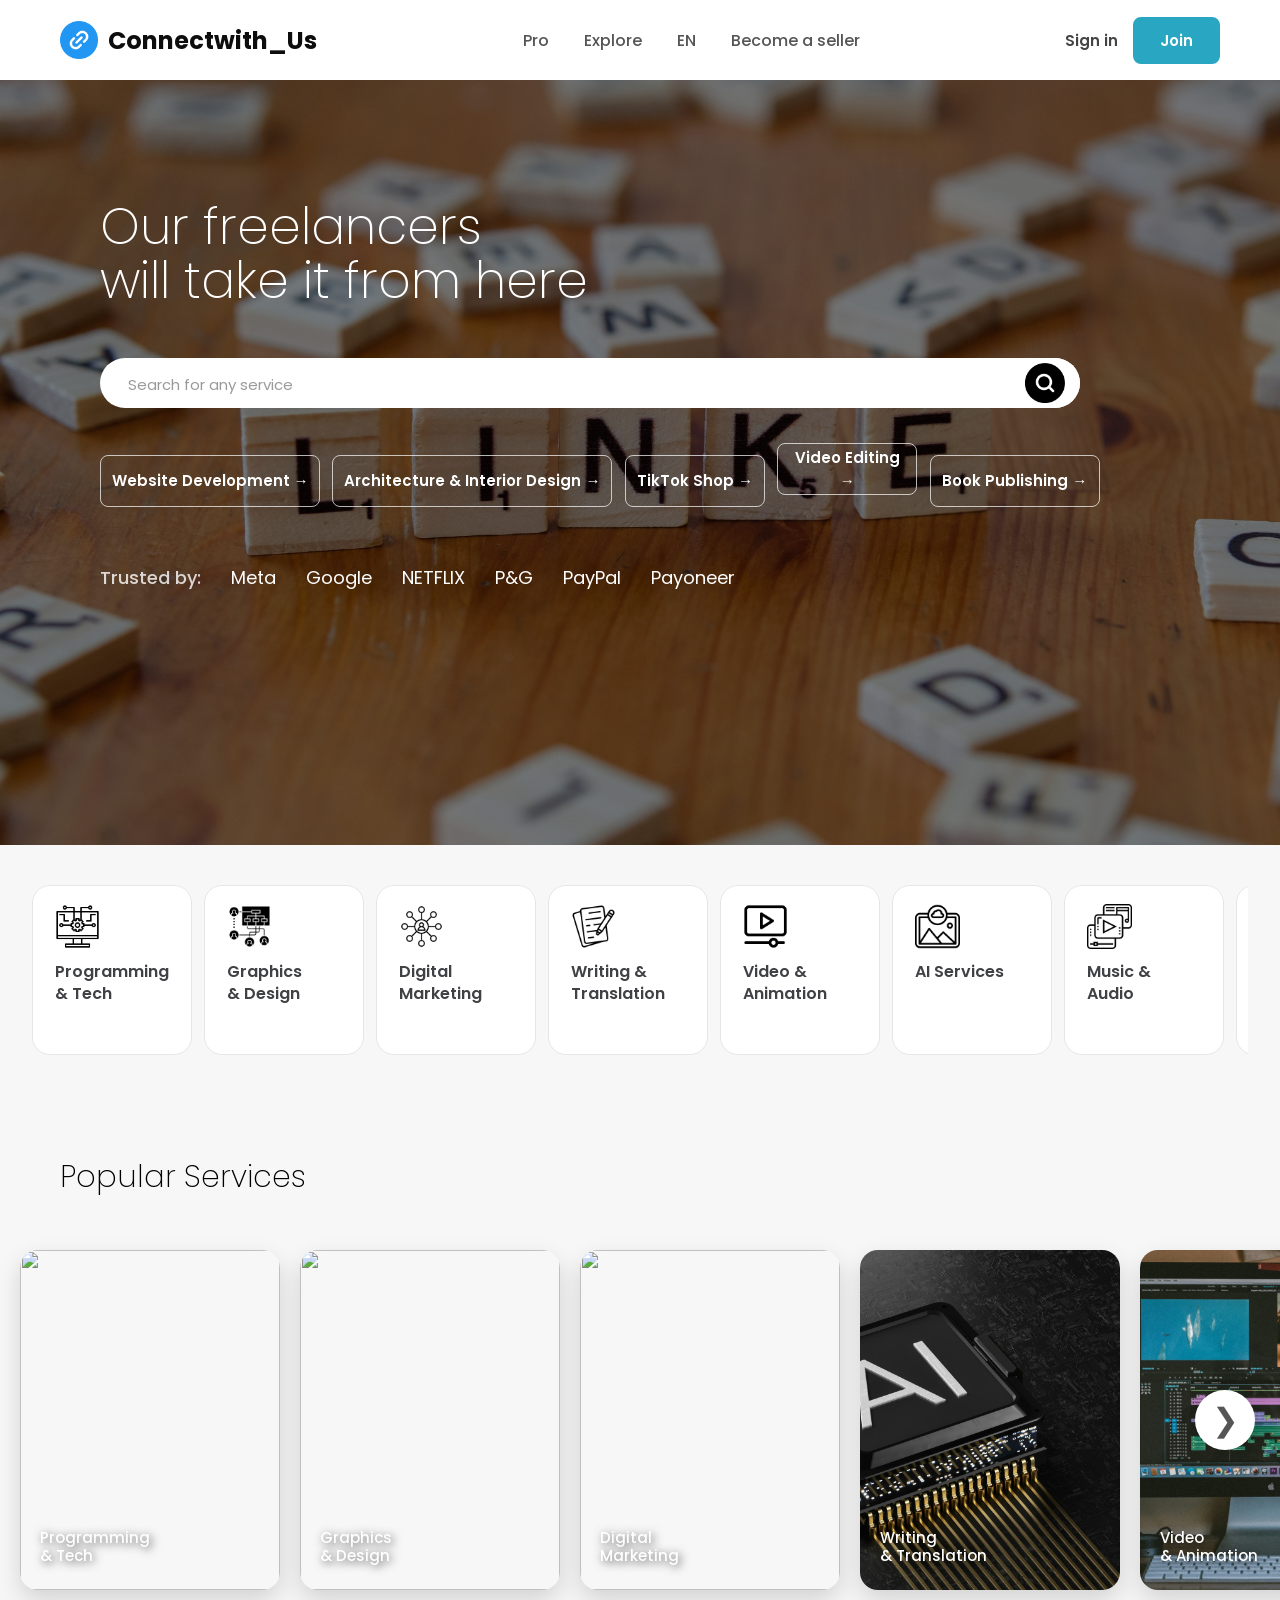
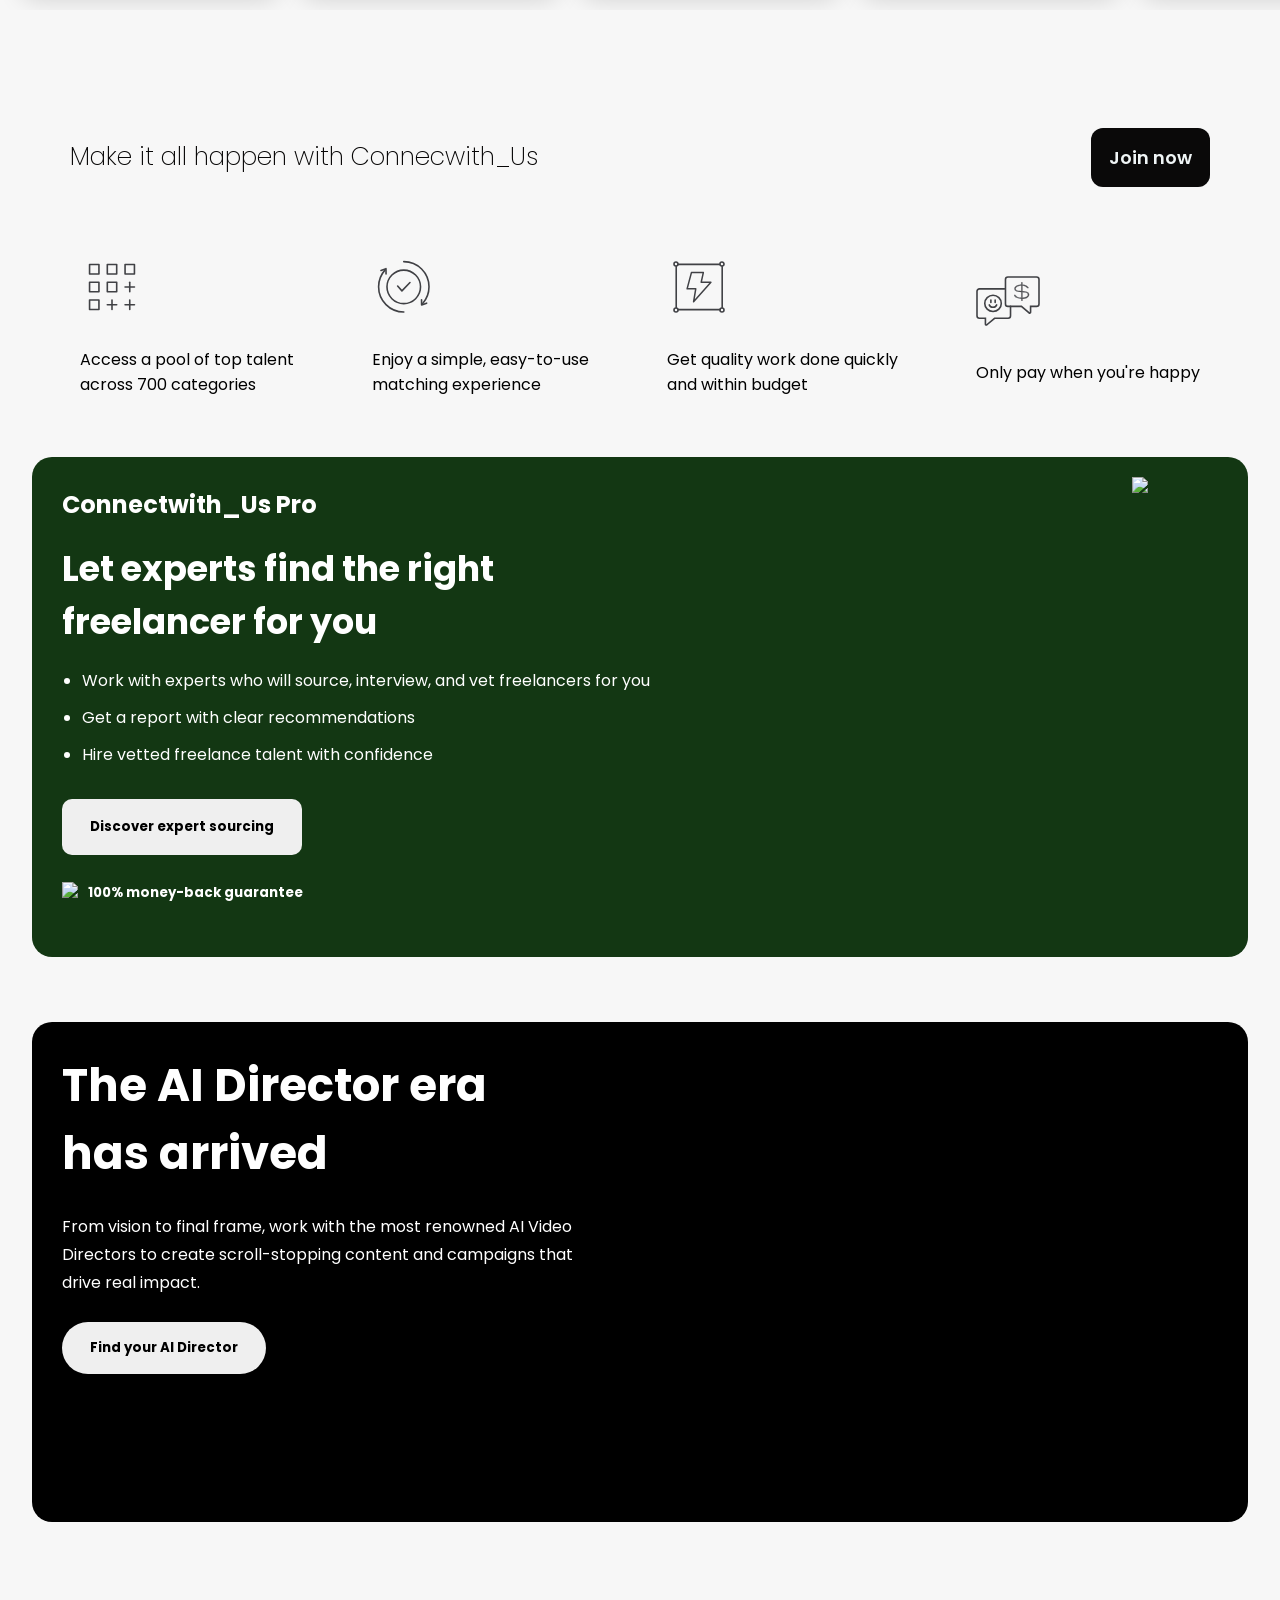
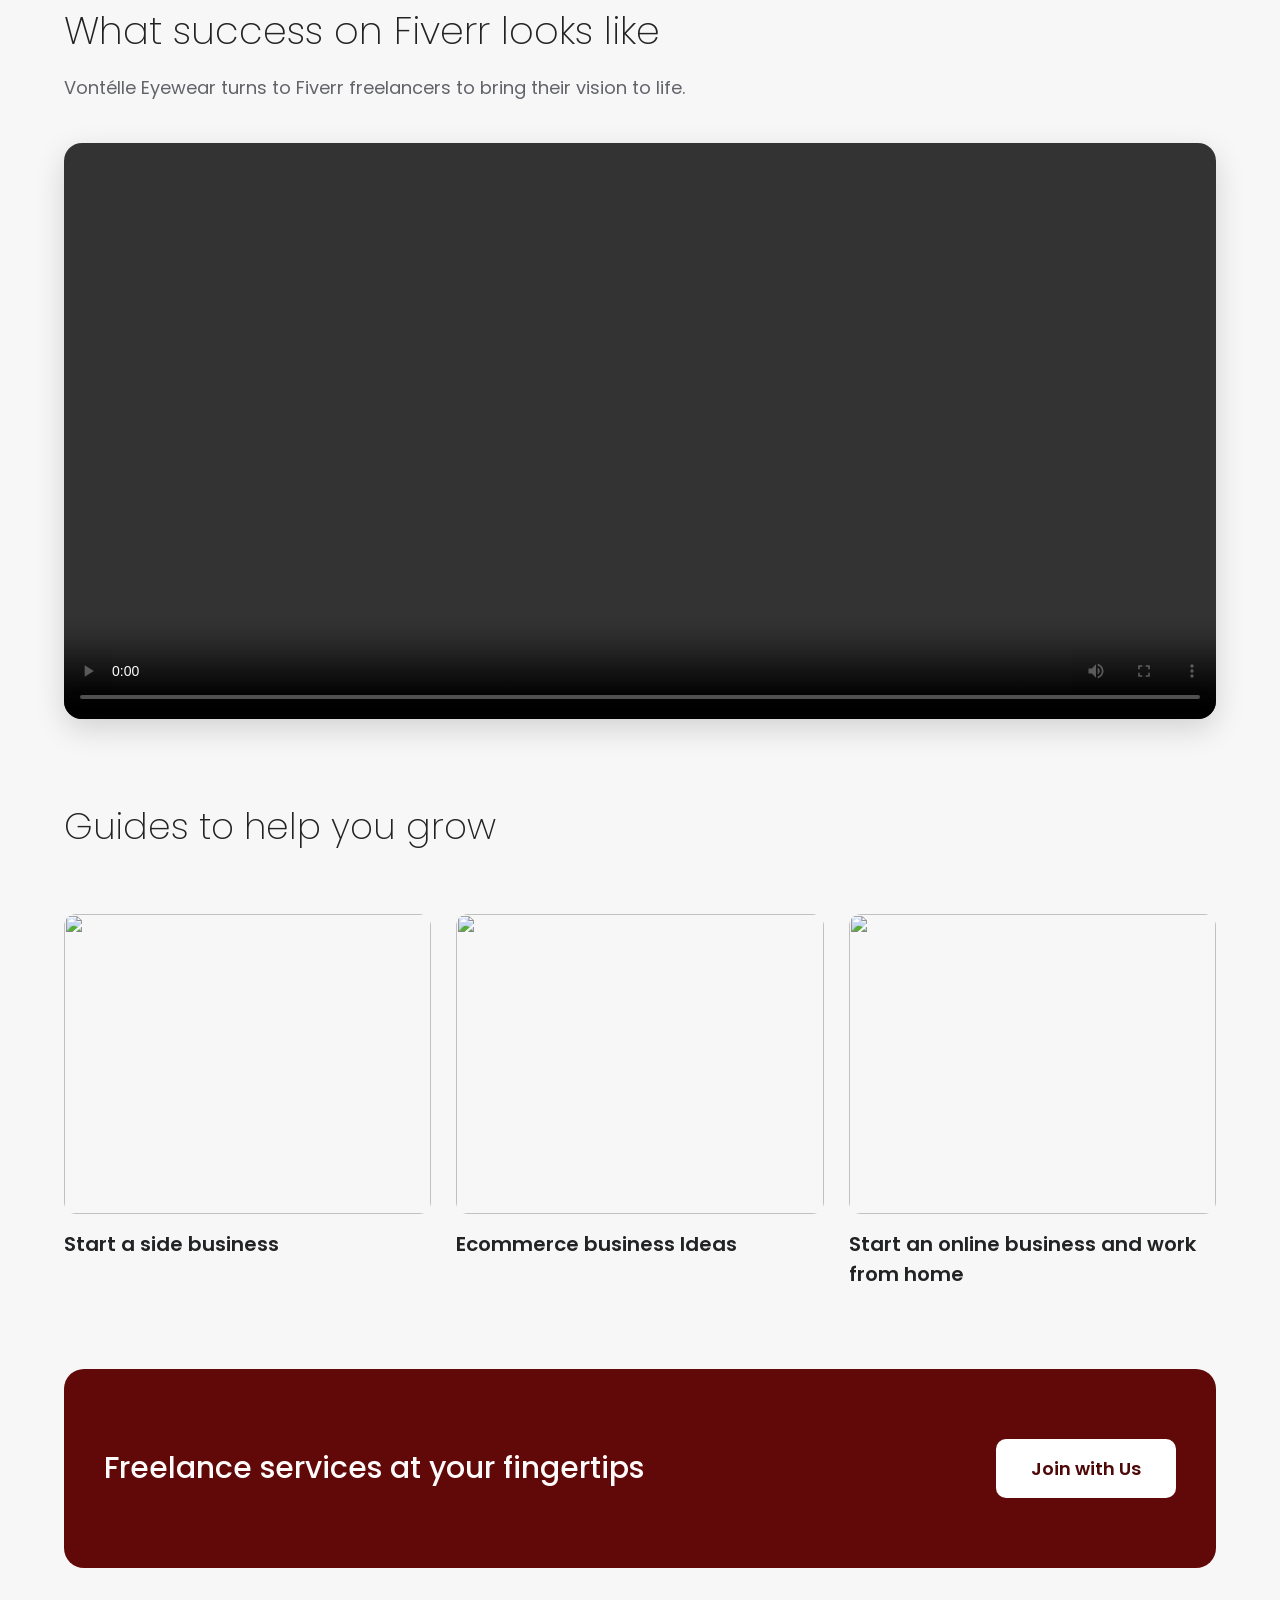
==== index.html @ f4d5f51d "Add files via upload" ====
<!DOCTYPE html>
<html lang="en">
<head>
    <meta charset="UTF-8">
    <meta name="viewport" content="width=device-width, initial-scale=1.0">
    <title>ConnectWith_Us</title>
    <link rel="stylesheet" href="index.css">
</head>
<body>
<!--Main-container-->
    <div class="big-container">
        <!--Header section-->
        <div class="header-section">
            <div class="icon-area">
                <img src="usimages.png/link.png" height="30">
                <span>Connectwith_Us</span>
            </div>
            <div class="menu-area">
                <ul>
                    <li class="pro">Pro</li>
                    <li class="explore">Explore</li>
                    <li class="en">EN</li>
                    <li class="seller">Become a seller</li>
                </ul>
            </div>
            <div class="sign-join">
                <button class="sign-area">Sign in</button>
                <button class="join-area">Join</button>
            </div>
        </div>

        <!--content seen by people-->
        <div class="content-section">
            <h2 class="our-heading">Our freelancers<br>will take it from here</h2>
            <div class="search-bar">
              <input type="text" placeholder="Search for any service">
             <span>
                <img src="usimages.png/search (1).png" height="40">
             </span>
            </div>
            <button class="web">Website Development →</button>
            <button class="design">Architecture & Interior Design →</button>
            <button class="tiktok">TikTok Shop →</button>
            <button class="video">Video Editing →</button>
            <button class="book">Book Publishing →</button>
            <div class="trustby">
               <span>Trusted by:</span>
               <span>Meta</span>
               <span>Google</span>
               <span>NETFLIX</span>
               <span>P&G</span>
               <span>PayPal</span>
               <span>Payoneer</span>
            </div>
        </div>

        <!--Grid container-->
       <div class="grid-container">
         <div class="card1">
          <img src="usimages.png/software-development.png" height="30">
          <p class="program">Programming & Tech</p>
         </div>
         <div class="card2">
          <img src="usimages.png/organization.png" height="30">
          <p class="design">Graphics<br> & Design</p>
         </div>
         <div class="card3">
          <img src="usimages.png/social-marketing.png" height="30">
          <p class="digital">Digital Marketing</p>
         </div>
         <div class="card4">
           <img src="usimages.png/copy-writing.png" height="30">
           <p class="writing">Writing & Translation</p>
         </div>
         <div class="card5">
            <img src="usimages.png/video.png" height="30">
            <p class="video">Video & Animation</p>
         </div>
         <div class="card6">
           <img src="usimages.png/cloud.png" height="30">
           <p class="ai">AI Services</p>
         </div>
         <div class="card7">
            <img src="usimages.png/multimedia.png" height="30">
            <p class="music">Music & Audio</p>
         </div>
         <div class="card8">
            <img src="usimages.png/cooperation.png" height="30">
            <p class="business">Business</p>
         </div>
         <div class="card9">
            <img src="usimages.png/consultation.png" height="30">
            <p class="consult">Consulting</p>
         </div>

        </div>

        <!--Popular services-->
        <div class="popular-services">
            <h2 class="service-area">Popular Services</h2>
            <div class="sliders">
                <div class="cards">
                    <div class="card11">
                    <img src="usimages.jpg/ben-kolde-bs2Ba7t69mM-unsplash.jpg">
                    <p class="program1">Programming <br>& Tech</p>
                    </div>
                    <div class="card22">
                    <img src="usimages.jpg/fotis-fotopoulos-6sAl6aQ4OWI-unsplash.jpg">
                    <p class="design1">Graphics<br> & Design</p>
                    </div>
                    <div class="card33">
                    <img src="usimages.jpg/growtika-yGQmjh2uOTg-unsplash.jpg" >
                    <p class="digital1">Digital <br>Marketing</p>
                    </div>
                    <div class="card44">
                    <img src="usimages.jpg/igor-omilaev-IsYT5rUuVcs-unsplash.jpg" >
                    <p class="writing1">Writing <br>& Translation</p>
                    </div>
                    <div class="card55">
                    <img src="usimages.jpg/jakob-owens-l82NzBSYbj0-unsplash.jpg" >
                    <p class="video1">Video <br>& Animation</p>
                    </div>
                    <div class="card66">
                    <img src="usimages.jpg/jaredd-craig-HH4WBGNyltc-unsplash.jpg">
                    <p class="ai1">AI Services</p>
                    </div>
                    <div class="card77">
                    <img src="usimages.jpg/jonathan-borba-UisC7KLAWjs-unsplash.jpg" >
                    <p class="music1">Music <br>& Audio</p>
                    </div>
                    <div class="card88">
                    <img src="usimages.jpg/pexels-ivan-s-7621358.jpg" >
                    <p class="business1">Business</p>
                    </div>
                    <div class="card99">
                    <img src="usimages.jpg/salah-darwish-TE40O_a3pWM-unsplash.jpg" >
                    <p class="consult1">Consulting</p>
                    </div>
                </div>
                <button class="nxt-btn">&#10095;</button>
            </div>
        </div>
       <!--Make it all happen with connectwith_us-->
       <div class="make-it">
           <h3>Make it all happen with Connecwith_Us</h3>
           <div class="join-now">
               <button>Join now</button>
           </div>
       </div>
       <!--Top talent | Easy to use | work done | pay happy-->
       <div class="temp">
        <div class="top">
            <img src="usimages.svg/image.svg">
            <p>Access a pool of top talent <br>across 700 categories</p>
        </div>
        <div class="easy-use">
            <img src="usimages.svg/image (1).svg">
            <p>Enjoy a simple, easy-to-use<br> matching experience</p>
        </div>
        <div class="work-done">
            <img src="usimages.svg/image (2).svg">
            <p>Get quality work done quickly <br>and within budget</p>
        </div>
        <div class="pay-happy">
            <img src="usimages.svg/happy.b67d619.svg">
            <p>Only pay when you're happy</p>
        </div>
       </div>

    <!--Two big containers-->
        <div class="two-boxes">
           <div class="experts">
               <h2>Connectwith_Us Pro</h2>
               <p>Let experts find the right<br> freelancer for you</p>
                <ul>
                 <li>Work with experts who will source, interview, and vet freelancers for you</li>
                 <li>Get a report with clear recommendations</li>
                 <li>Hire vetted freelance talent with confidence</li>
                </ul>
                <button class="expert-btn">Discover expert sourcing</button>
                <div class="h-img">
                <span>
                    <img src="https://fiverr-res.cloudinary.com/image/upload/f_auto,q_auto/v1/attachments/generic_asset/asset/4011beb62973828e895fe8162424792d-1772630878104/money-back-guarantee-img.png" height="40" class="small-img">
                </span>
                <h5>100% money-back guarantee</h5>
                </div>
                <div class="expert-large">
                    <img src="https://fiverr-res.cloudinary.com/image/upload/f_auto,q_auto/v1/attachments/generic_asset/asset/ee86a5ada6f7ab1c626e48091d54ca39-1773098956162/pro-banner-section-freelancers.png" height="400" class="large-img">
                </div>
           </div>
           <div class="ai-directors">
            <h2>The AI Director era<br>has arrived</h2>
            <p>From vision to final frame, work with the most renowned AI Video<br> Directors to create scroll-stopping content and campaigns that<br> drive real impact.</p>
            <button class="ai-btn">Find your AI Director</button>
            <div class="ai-video">
                <video src="https://fiverr-res.cloudinary.com/video/upload/t_fiverr_hd_nl/v1/video-attachments/generic_asset/asset/14957b0be6378e1fd212193f81962000-1774365803723/all%20directors%20for%20gif%20fixed" autoplay muted loop,, height="450"></video>
            </div>
           </div>
         </div>
         <!--Looks section-->
         <div class="looks-section">
            <h3>What success on Fiverr looks like</h3>
            <p>Vontélle Eyewear turns to Fiverr freelancers to bring their vision to life.</p>
            <video src="https://fiverr-res.cloudinary.com/video/upload/t_fiverr_hd/v1/video-attachments/generic_asset/asset/4934b0c8f6441211d97f83585a7c9c00-1722433273322/Vontelle%20Cutdown-%20Breakthrough%20V5" controls ></video>
         </div>
         <!--Guides section-->
         <div class="guide-section">
            <h3>Guides to help you grow</h3>
            <div class="guide1">
               <img src="https://fiverr-res.cloudinary.com/q_auto,f_auto,w_600,dpr_1.0/v1/attachments/generic_asset/asset/0c7c1b07050e6ea2a0901861b48b6264-1658846941284/side%20hustle.jpeg">
               <p>Start a side business</p>
            </div>
            <div class="guide2">
                <img src="https://fiverr-res.cloudinary.com/q_auto,f_auto,w_600,dpr_1.0/v1/attachments/generic_asset/asset/687d698a96f4eef875648319685ffeed-1687027332007/1685561103924-12profitableecommercebusinessideasyoucanstarttoday.jpg">
                <p>Ecommerce business Ideas</p>
            </div>
            <div class="guide3">
                 <img src="https://fiverr-res.cloudinary.com/q_auto,f_auto,w_600,dpr_1.0/v1/attachments/generic_asset/asset/5907f56b0e099c84efe5f480840f43a2-1593446948907/home%20based%20online%20business-fiverr.jpg">
                 <p>Start an online business and work from home</p>
            </div>
         </div>
         <!--Fingertips-->
         <div class="finger-section">
            <h2>Freelance services at your fingertips</h2>
            <button>Join with Us</button>
         </div>
    </div>
    
</body>
</html>
---- index.css ----
@import url('https://fonts.googleapis.com/css2?family=Poppins:wght@300;400;500;600;700&display=swap');

*{
    margin:0;
    padding:0;
    box-sizing:border-box;
    font-family:'Poppins',sans-serif;
}

body{
    background:#f7f7f7;
}

/* Main Container */
.big-container{
    width:100%;
}

/* Header */
.header-section{
    width:100%;
    height:80px;
    background:#fff;
    display:flex;
    justify-content:space-between;
    align-items:center;
    padding:0 60px;
    box-shadow:none;
    position:sticky;
    top:0;
    z-index:1000;
}

/* Logo */
.icon-area{
    display:flex;
    align-items:center;
    gap:10px;
    cursor:pointer;
}

.icon-area img{
    width:38px;
    height:38px;
}

.icon-area span{
    font-size:24px;
    font-weight:700;
    color:#0d0d0d;
}

/* Menu */
.menu-area ul{
    display:flex;
    list-style:none;
    gap:35px;
}

.menu-area ul li{
    font-size:16px;
    font-weight:500;
    color:#555;
    cursor:pointer;
    transition:.3s;
    position:relative;
}

.menu-area ul li:hover{
    color:#29a6c2;
}

/* Underline Animation */
.menu-area ul li::after{
    content:"";
    position:absolute;
    left:0;
    bottom:-5px;
    width:0%;
    height:2px;
    background:#29a6c2;
    transition:.3s;
}

.menu-area ul li:hover::after{
    width:100%;
}

/* Buttons */
.sign-join{
    display:flex;
    gap:15px;
}

/* Sign In */
.sign-area{
    border:none;
    background:none;
    color:#444;
    font-size:15px;
    font-weight:600;
    cursor:pointer;
    transition:.3s;
}

.sign-area:hover{
    color:#29a6c2;
}

/* Join */
.join-area{
    padding:10px 25px;
    border:2px solid #29a6c2;
    background:#29a6c2;
    color:#fff;
    border-radius:8px;
    font-size:15px;
    font-weight:600;
    cursor:pointer;
    transition:.3s;
}

.join-area:hover{
    background:transparent;
    color:#29a6c2;
}

/* ==========================
   HERO CONTENT
========================== */

.content-section{
    width: 100%;
    height: 85vh;

    color: #fff;
    font-family: Arial, Helvetica, sans-serif;

    position: relative;
    overflow: hidden;

    background-image:
        linear-gradient(rgba(0,0,0,0.45), rgba(0,0,0,0.45)),
        url("usimages.jpg/pexels-markus-winkler-1430818-30885926.jpg");

    background-size: cover;
    background-position: center;
    background-repeat: no-repeat;
}

/* Heading */

.content-section h2{
    font-size: 50px;
    font-weight: 200;
    line-height: 1.08;
    letter-spacing: 0;
    margin: 120px 0 50px 100px;
}

.our-heading{
    
}

/* ==========================
   SEARCH BAR
========================== */

.search-bar{
    width: 80%;
    max-width: 980px;
    margin: 0 0 35px 100px;
    position: relative;
}

.search-bar input{
    width: 100%;
    height: 50px;
    padding: 0 90px 0 28px;

    border: none;
    outline: none;
    border-radius: 40px;

    background:white;
    color: #222;

    font-size: 20px;
}

.search-bar input::placeholder{
    color: #9a9a9a;
    font-size: 15px;
}

.search-bar span{
    position: absolute;
    top: 0;
    right: 0;

    width: 70px;
    height: 50px;

    display: flex;
    justify-content: center;
    align-items: center;

    background: #fff;
    border-radius: 0 40px 40px 0;

    cursor: pointer;
    transition: background 0.3s ease;
}

.search-bar span:hover{
    background: rgba(255,255,255,0.9);
}

/* ==========================
   CATEGORY BUTTONS
========================== */

.content-section button{
    height: 52px;
    padding: 0 10px;

    margin-right: 8px;
    margin-bottom: 12px;

    background: transparent;
    color: #fff;

    border: 1px solid rgba(255,255,255,.7);
    border-radius: 8px;

    font-size: 15px;
    font-weight: 600;

    cursor: pointer;
    transition: all 0.3s ease;
}

.content-section button:first-of-type{
    margin-left: 100px;
}


/* Button widths */

.web{
    width: 220px;
}

.design{
    width: 280px;
}

.tiktok{
    width: 140px;
}

.video{
    width: 140px;
}

.book{
    width: 170px;
}

.trustby{
    display: flex;
    align-items: center;
    gap: 30px;
    flex-wrap: wrap;

    margin: 45px 0 0 100px;

    font-size: 18px;
    color: #fff;
}

.trustby span:first-child{
    color: rgba(255,255,255,0.8);
    font-weight: 500;
}

.trustby span:not(:first-child){
    font-size: 18px;
    font-weight: 400;
}


/* Grid Container */
.grid-container{
    width:95%;
    margin:40px auto;

    display:flex;
    justify-content:space-between;
    align-items:center;
    gap:12px;

    overflow-x:auto;
    scrollbar-width:none;
}

.grid-container::-webkit-scrollbar{
    display:none;
}

/* Cards */
.grid-container > div{
    min-width:160px;
    height:170px;

    background:#fff;
    border:1px solid #e6e6e6;
    border-radius:18px;

    display:flex;
    flex-direction:column;
    justify-content:flex-start;
    align-items:flex-start;

    padding:18px 22px;

    cursor:pointer;
    transition:.3s;
}

/* Icon */
.grid-container img{
    width:45px;
    height:45px;
    object-fit:contain;
    margin-bottom:12px;
}

/* Text */
.grid-container p{
    font-size:16px;
    font-weight:600;
    color:#404145;
    line-height:1.4;
}

/* Individual Cards */
.card1,
.card2,
.card3,
.card4,
.card5,
.card6,
.card7,
.card8,
.card9{
    position:relative;
    overflow:hidden;
    background:#fff;
    border-radius:20px;
    cursor:pointer;
    transition:transform .3s ease;
}

/* Shine Effect */
.card1::before,
.card2::before,
.card3::before,
.card4::before,
.card5::before,
.card6::before,
.card7::before,
.card8::before,
.card9::before{
    content:"";
    position:absolute;
    top:0;
    left:-120%;
    width:70%;
    height:100%;
    background:linear-gradient(
        90deg,
        transparent,
        rgba(255,255,255,0.6),
        transparent
    );
    transform:skewX(-25deg);
    transition:.6s;
}

/* Hover Shine */
.card1:hover::before,
.card2:hover::before,
.card3:hover::before,
.card4:hover::before,
.card5:hover::before,
.card6:hover::before,
.card7:hover::before,
.card8:hover::before,
.card9:hover::before{
    left:150%;
}

/* Hover Background */
.card1:hover,
.card2:hover,
.card3:hover,
.card4:hover,
.card5:hover,
.card6:hover,
.card7:hover,
.card8:hover,
.card9:hover{
    background:linear-gradient(135deg,#5cc6e0 0%,#eefbf5 100%);
}

/* Popular Services */
.popular-services{
    width:100%;
    padding:60px 0;
    background:#f7f7f7;
}

.service-area{
    font-size:30px;
    font-weight: 200;
    margin-bottom:30px;
    margin-left:60px;
}

/* Slider */
.sliders{
    position:relative;
    width:100%;
}

.cards{
    display:flex;
    gap:20px;
    overflow-x:auto;
    padding:20px;
    scroll-behavior:smooth;
}

.cards::-webkit-scrollbar{
    display:none;
}

/* All Cards */
.card11,
.card22,
.card33,
.card44,
.card55,
.card66,
.card77,
.card88,
.card99{
    width:260px;
    height:340px;
    border-radius:18px;
    overflow:hidden;
    position:relative;
    cursor:pointer;
    flex-shrink:0;
    transition:0.4s ease;
    box-shadow:0 10px 25px rgba(0,0,0,0.15);
}

/* Images */
.card11 img,
.card22 img,
.card33 img,
.card44 img,
.card55 img,
.card66 img,
.card77 img,
.card88 img,
.card99 img{
    width:100%;
    height:100%;
    object-fit:cover;
    display:block;
    transition:transform .5s ease;
    order: 2;
}

/* Hover Effect */
.card11:hover,
.card22:hover,
.card33:hover,
.card44:hover,
.card55:hover,
.card66:hover,
.card77:hover,
.card88:hover,
.card99:hover{
    box-shadow:0 18px 35px rgba(0,0,0,.3);
}

/* Text */
.program1,
.design1,
.digital1,
.writing1,
.video1,
.ai1,
.music1,
.business1,
.consult1{
    position:absolute;
    bottom:25px;
    left:20px;
    color:white;
    font-size:15px;
    font-weight:500;
    line-height:1.2;
    text-shadow:2px 2px 10px rgba(0,0,0,.7);
}



.card p{
    font-size:10px;
    font-weight:500;
    line-height:1.0;
    color:white;
     order: 1;
}

/* Right Arrow Button */
.nxt-btn{
    position:absolute;
    top:50%;
    right:25px;
    transform:translateY(-50%);

    width:60px;
    height:60px;

    border:none;
    border-radius:50%;
    background:#fff;

    font-size:32px;
    color:#555;
    cursor:pointer;

    display:flex;
    justify-content:center;
    align-items:center;

    box-shadow:0 6px 20px rgba(0,0,0,.15);

    transition:.3s;
}

.nxt-btn:hover{
    background:#f5f5f5;
    transform:translateY(-50%) scale(1.08);
}

.make-it{
    width: 100%;
    margin: 8px auto;
    border-radius: 20px;
    padding: 50px 70px;
    display: flex;
    justify-content: space-between;
    align-items: center;
}

.make-it h3{
    color: rgb(7, 6, 6);
    font-size: 25px;
    font-weight: 200;
    width: 60%;
    line-height: 1.3;
}

.join-now button{
    padding: 16px 18px;
    border: none;
    border-radius: 12px;
    background: rgb(10, 9, 9);
    color: #f0f5f6;
    font-size: 18px;
    font-weight: 600;
    cursor: pointer;
    transition: 0.3s;
}

.join-now button:hover{
    background-color:rgb(79, 74, 74);
}

.temp{
    display: flex;
    flex-wrap: wrap;
    justify-content: space-between;
    align-items: center;
    padding:10px 80px;
}

.top img,
.easy-use img,
.work-done img,
.pay-happy img
{
margin-bottom: 20px;
}

.two-boxes{
    width: 95%;
    margin: 50px auto;
    display: flex;
    flex-direction: column;   /* Changed from row to column */
    gap: 20px;
}

/* First Box */
.experts{
    width: 100%;
    max-width: 1500px;
    height: 500px;
    background: rgb(19,55,19);
    border-radius: 20px;
    color: white;
    position: relative;
    overflow: hidden;
    padding: 30px;
    margin-bottom: 20px;
}

.experts h2{
    margin-bottom: 20px;
}

.experts p{
    font-size: 35px;
    font-weight: bold;
    margin-bottom: 20px;
}

.experts ul{
    margin-left: 20px;
}

.experts li{
    margin-bottom: 12px;
}

.expert-btn{
    margin-top: 20px;
    padding: 18px 28px;
    border: none;
    border-radius: 10px;
    font-weight: bold;
    cursor: pointer;
    position: relative;
    z-index: 2;
}

.expert-btn:hover{
    background: rgb(214, 207, 207);
}

.h-img{
    display: flex;
    align-items: center;
    gap: 10px;
    margin-top: 25px;
    position: relative;
    z-index: 2;
}

.expert-large{
    position: absolute;
    right: 20px;
    top: 50px;
    transform: translate(-80px, -30px);
}

.large-img{
    display: block;
    pointer-events: none;
}

/* Second Box */

.ai-directors{
    width: 100%;
    max-width: 1500px;
    height: 500px;
    background:black;
    color: rgb(255, 255, 255);
    border-radius: 20px;
    position: relative;
    overflow: hidden;
    padding: 30px;
    margin-top: 25px;
}

.ai-directors h2{
    margin-bottom: 20px;
    font-size: 45px;
}

.ai-directors p{
    line-height: 28px;
    margin-bottom: 25px;
    margin-top: 25px;
}

.ai-directors button{
    padding: 16px 28px;
    border: none;
    border-radius: 35px;
    cursor: pointer;
    font-weight: bold;
}

.ai-btn:hover{
     background: rgb(214, 207, 207);
}

.ai-video{
    position: absolute;
    right: 0;
    top:10px;
}

.ai-video video{
    display: block;
    pointer-events: none;
}

/* Success Section */
.looks-section{
    width: 90%;
    margin: 80px auto;
}

.looks-section h3{
    font-size: 38px;
    font-weight: 200;
    color: #222325;
    margin-bottom: 15px;
}

.looks-section p{
    font-size: 18px;
    color: #62646a;
    margin-bottom: 40px;
    line-height: 1.6;
}

/* Video */
.looks-section video{
    width: 100%;
    max-width: 1500px;
    border-radius: 18px;
    display: block;
    margin: 0 auto;
    cursor: pointer;
    object-fit: cover;
    box-shadow: 0 10px 30px rgba(0,0,0,0.15);
}

.looks-section video:hover{
    box-shadow: 0 15px 40px rgba(0,0,0,0.25);
}

/* Guide Section */
.guide-section{
    width: 90%;
    margin: 80px auto;
    font-family: "Poppins", sans-serif;
}

.guide-section h3{
    font-size: 36px;
    font-weight: 200;
    color: #222325;
    margin-bottom: 35px;
}

/* Cards Container */
.guide-section{
    display: flex;
    flex-wrap: wrap;
    justify-content: space-between;
    gap: 25px;
}

/* Heading takes full width */
.guide-section h3{
    width: 100%;
}

/* Individual Cards */
.guide1,
.guide2,
.guide3{
    flex: 1;
    min-width: 280px;
    cursor: pointer;
}


/* Images */
.guide1 img,
.guide2 img,
.guide3 img{
    width: 100%;
    height: 300px;
    object-fit: cover;
    border-radius: 12px;
    display: block;
}

/* Text */
.guide1 p,
.guide2 p,
.guide3 p{
    margin-top: 15px;
    font-size: 20px;
    font-weight: 600;
    color: #222325;
    line-height: 1.5;
}

/* Finger Section */
.finger-section{
    width: 90%;
    max-width: 1400px;
    margin: 80px auto;
    padding: 70px 40px;
    background: linear-gradient(135deg, #610909, #610909);
    border-radius: 20px;

    display: flex;
    justify-content: space-between;
    align-items: center;
    flex-wrap: wrap;
    gap: 25px;
}

/* Heading */
.finger-section h2{
    font-family: "Poppins", sans-serif;
    font-size: 30px;
    font-weight: 500;
    color: #fffbfb;
    max-width: 650px;
    line-height: 1.4;
}

/* Button */
.finger-section button{
    padding: 16px 35px;
    font-size: 18px;
    font-weight: 600;
    font-family: "Poppins", sans-serif;

    background: #fff;
    color: #4e0808;

    border: none;
    border-radius: 10px;
    cursor: pointer;
}

/* Hover Effect */
.finger-section button:hover{
    background: #c1c1c2;
}
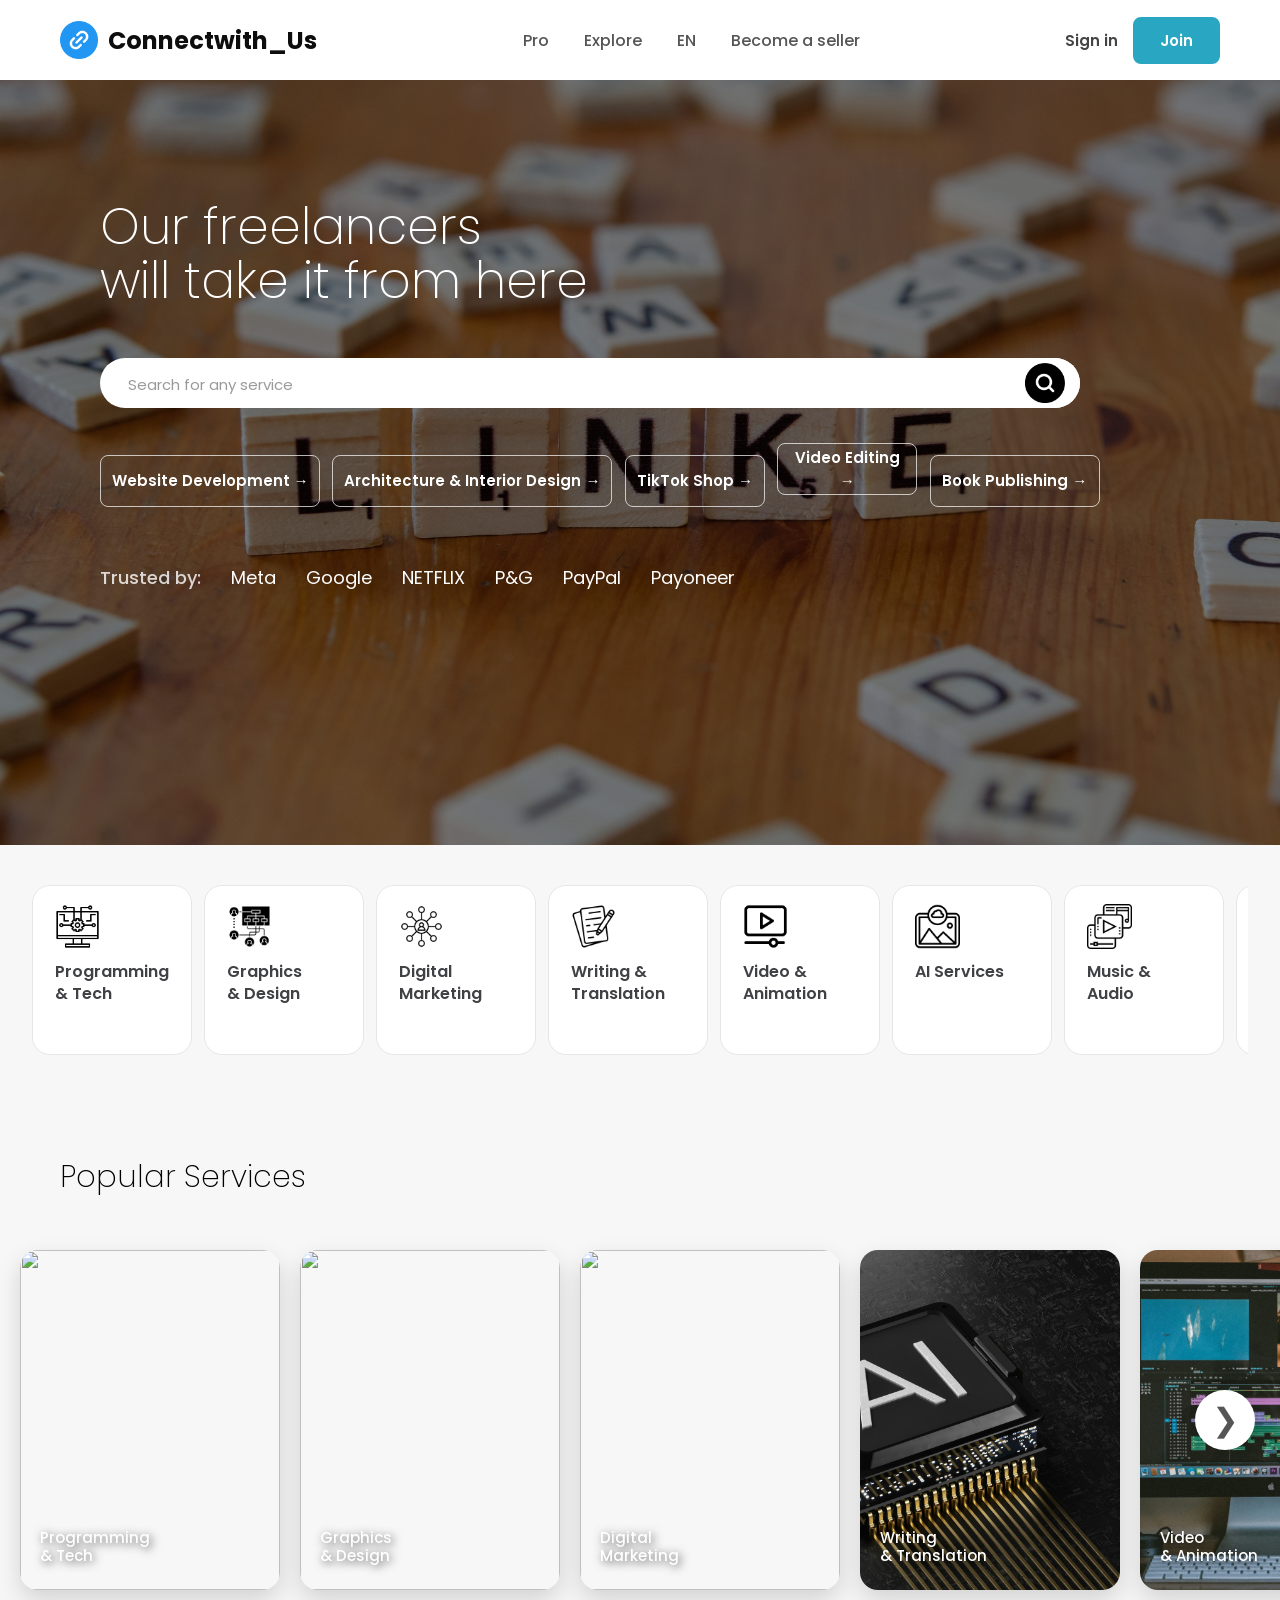
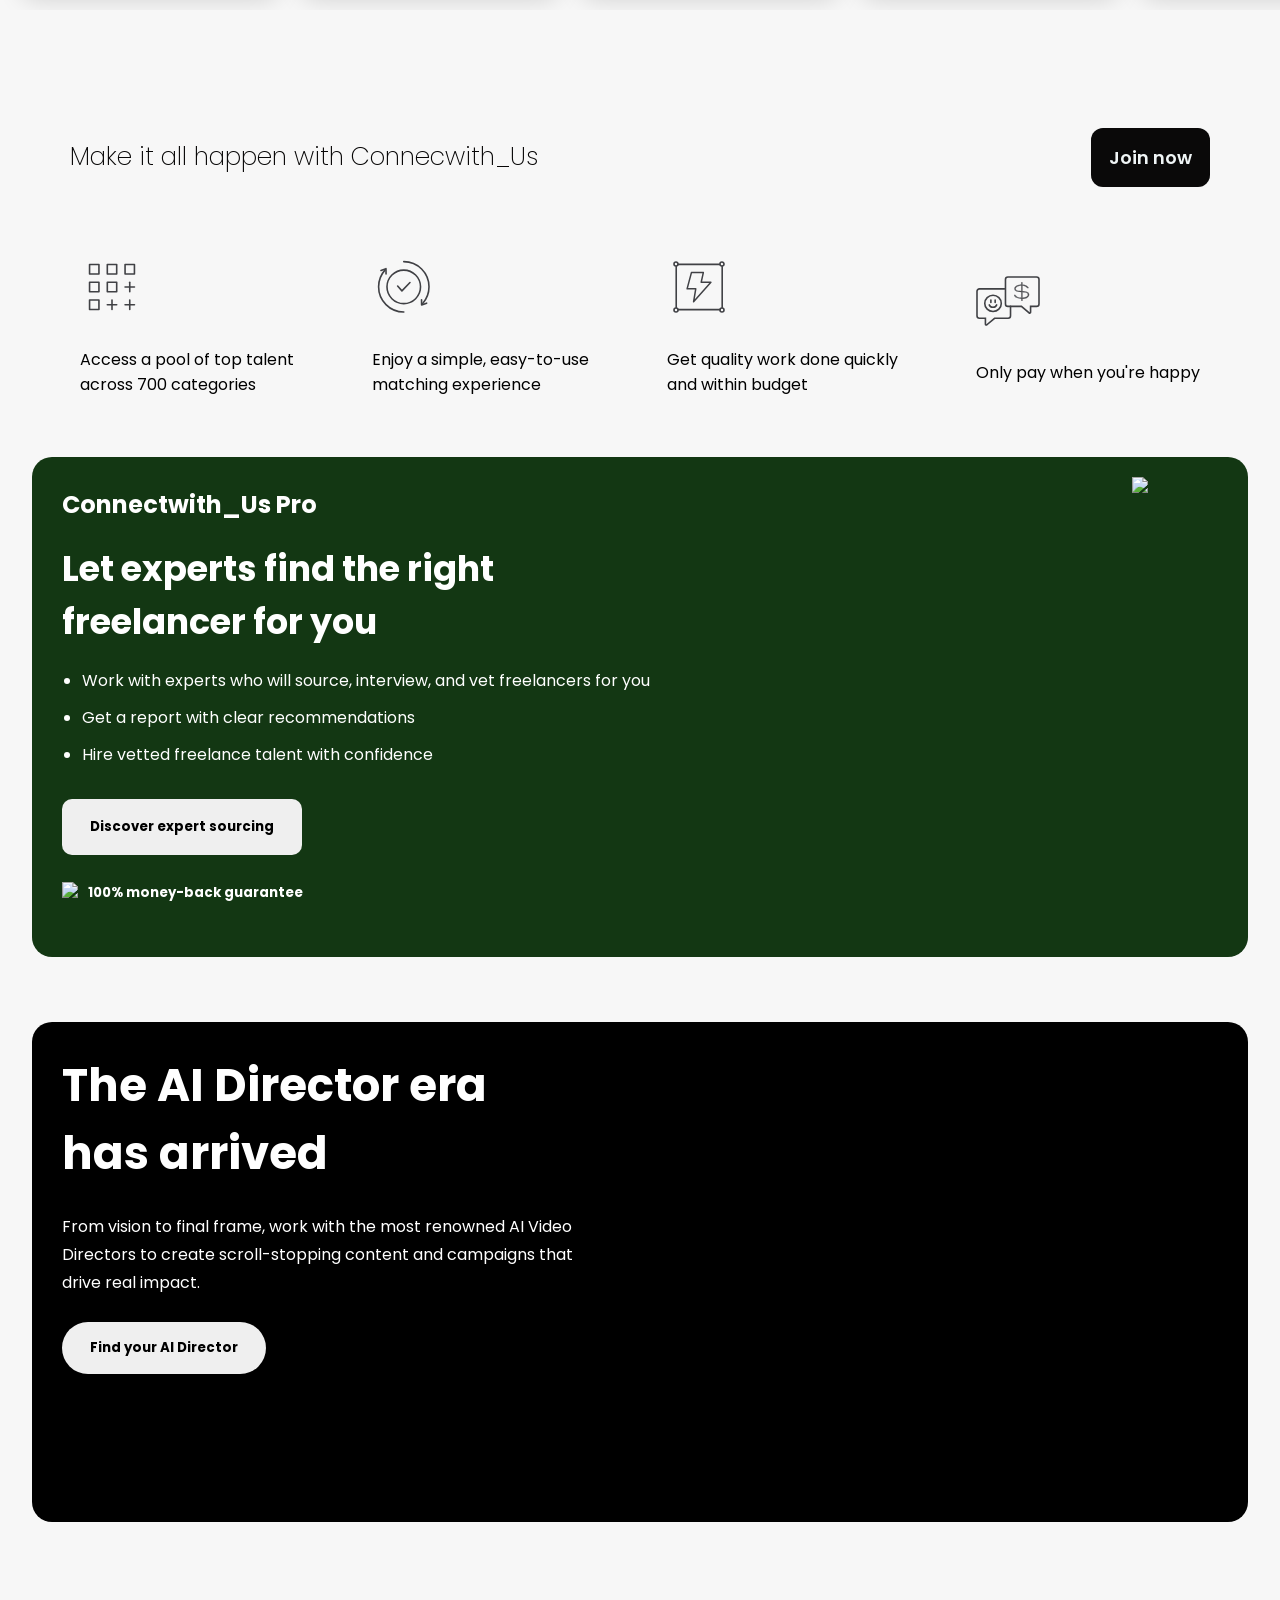
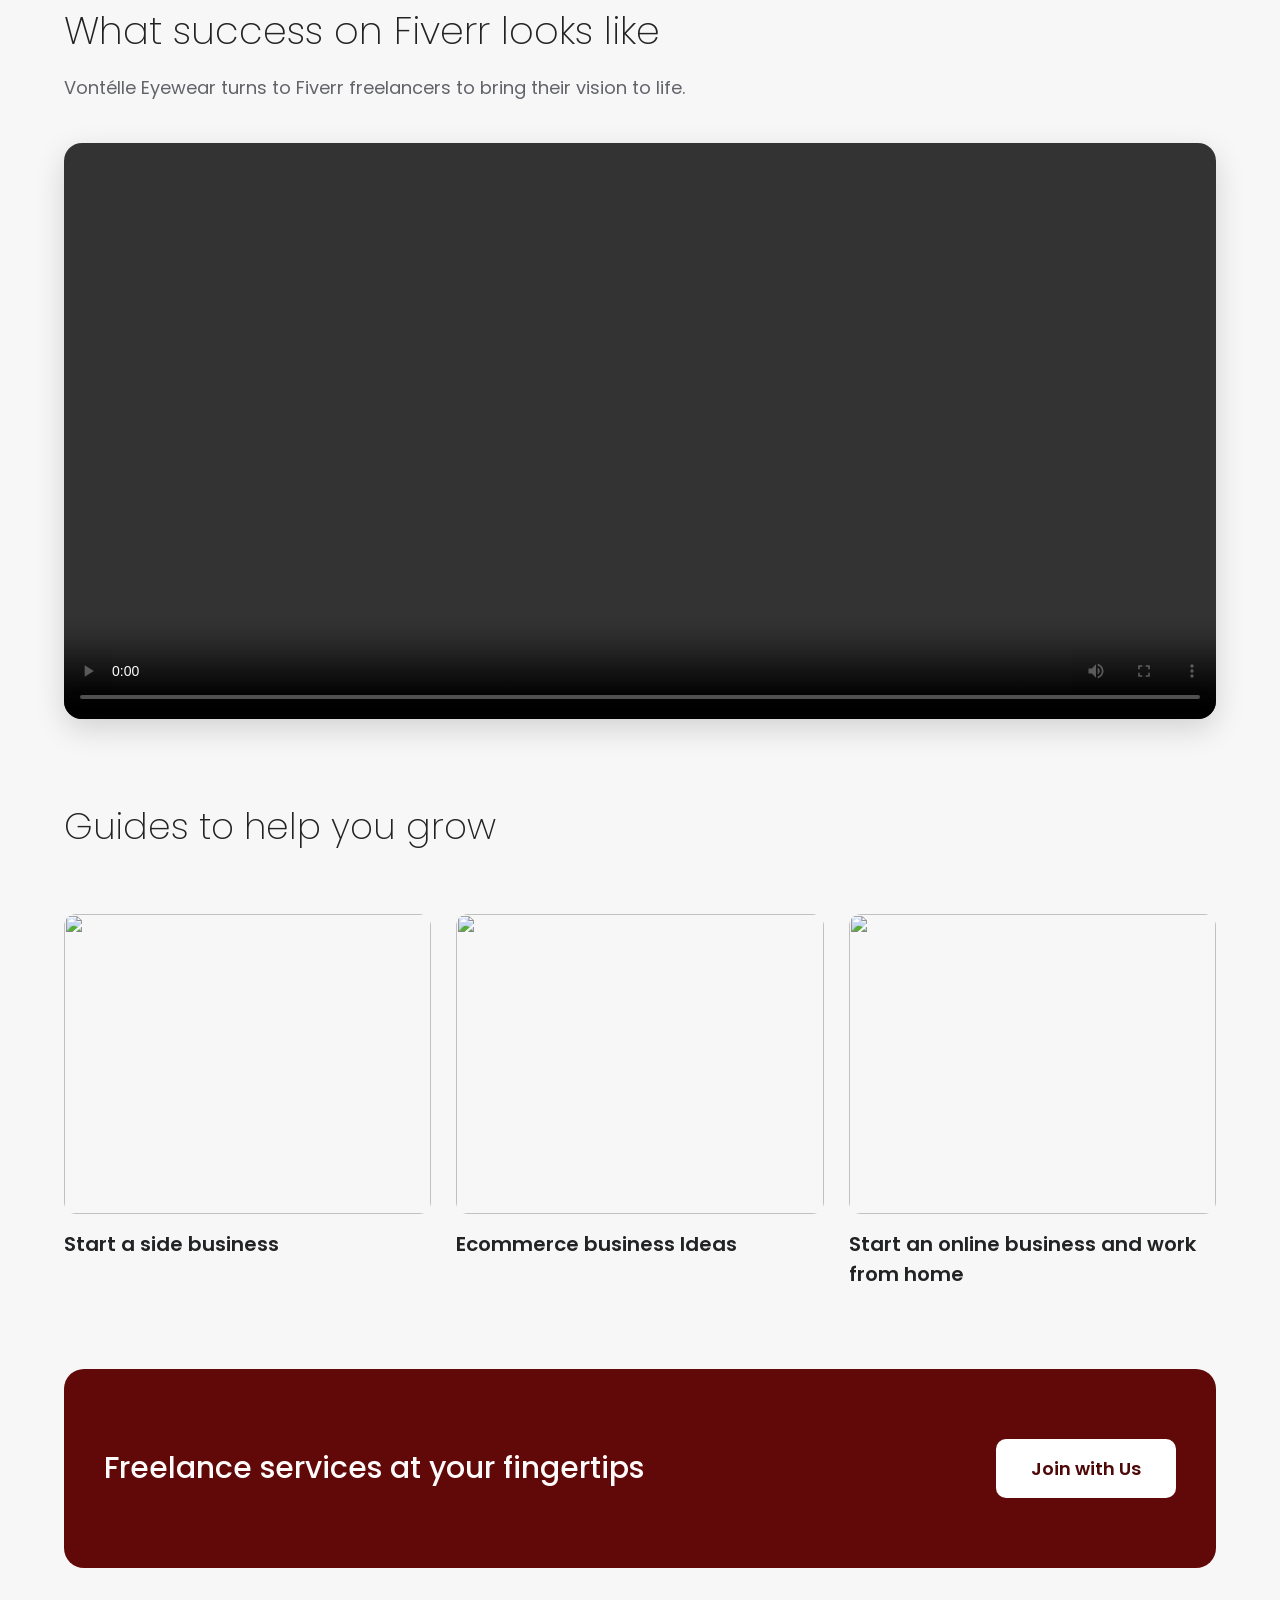
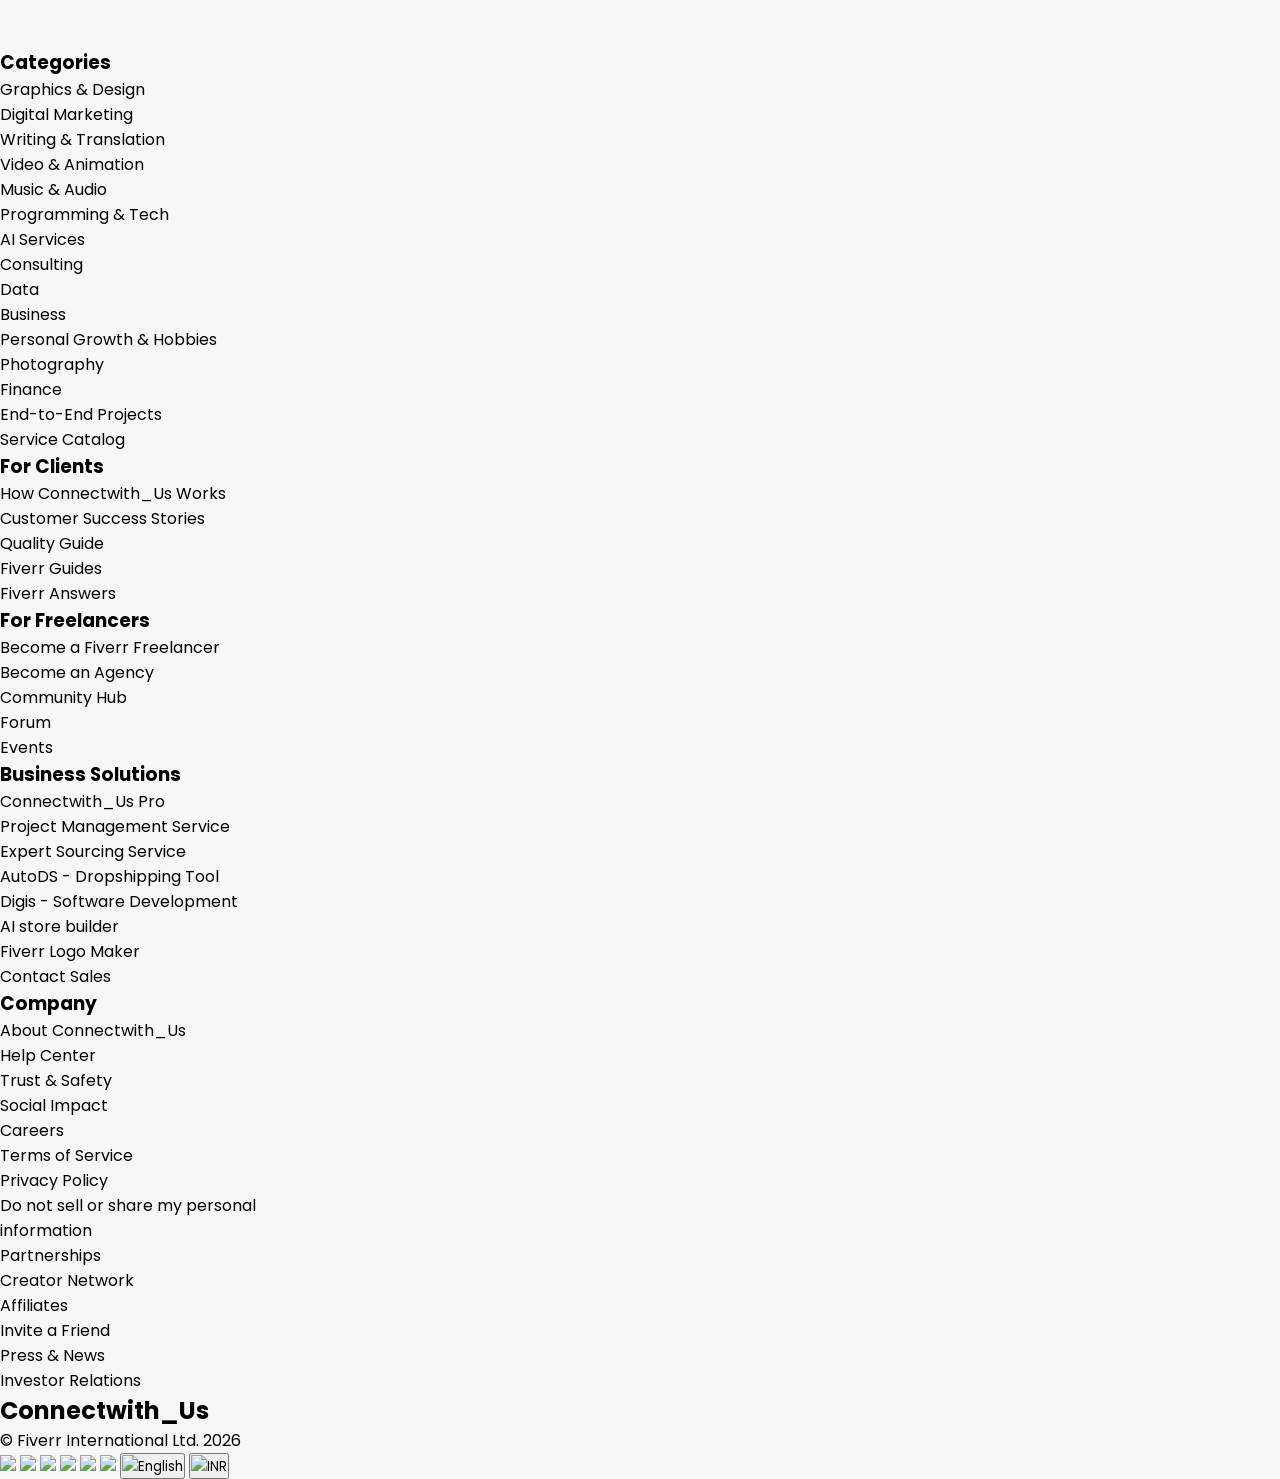
==== commit fddfe6d0: "Update index.html" ====
--- a/index.html
+++ b/index.html
@@ -224,7 +224,90 @@
             <h2>Freelance services at your fingertips</h2>
             <button>Join with Us</button>
          </div>
+        <!--Business solutions and categories & clients-->
+         <div class="business-solutions">
+            <div class="category-area">
+             <h3>Categories</h3>
+             <p>Graphics & Design</p>
+             <p>Digital Marketing</p>
+             <p>Writing & Translation</p>
+             <p>Video & Animation</p>
+             <p>Music & Audio</p>
+             <p>Programming & Tech</p>
+             <p>AI Services</p>
+             <p>Consulting</p>
+             <p>Data</p>
+             <p>Business</p>
+             <p>Personal Growth & Hobbies</p>
+             <p>Photography</p>
+             <p>Finance</p>
+             <p>End-to-End Projects</p>
+             <p>Service Catalog</p>
+            </div>
+            <div class="for-clients">
+                <h3>For Clients</h3>
+               <p>How Connectwith_Us Works</p>
+               <p>Customer Success Stories</p>
+               <p>Quality Guide</p>
+               <p>Fiverr Guides</p>
+               <p>Fiverr Answers</p>
+            </div>
+            <div class="for-freelancers">
+                 <h3>For Freelancers</h3>
+                 <p>Become a Fiverr Freelancer</p>
+                 <p>Become an Agency</p>
+                 <p>Community Hub</p>
+                 <p>Forum</p>
+                 <p>Events</p>
+            </div>
+            <div class="business-area">
+                  <h3>Business Solutions</h3>
+                  <p>Connectwith_Us Pro</p>
+                  <p>Project Management Service</p>
+                  <p>Expert Sourcing Service</p>
+                  <p>AutoDS - Dropshipping Tool</p>
+                  <p>Digis - Software Development</p>
+                  <p>AI store builder</p>
+                  <p>Fiverr Logo Maker</p>
+                  <p>Contact Sales</p>
+            </div>
+            <div class="company-area">
+                 <h3>Company</h3>
+                 <p>About Connectwith_Us</p>
+                 <p>Help Center</p>
+                 <p>Trust & Safety</p>
+                 <p>Social Impact</p>
+                 <p>Careers</p>
+                 <p>Terms of Service</p>
+                 <p>Privacy Policy</p>
+                 <p>Do not sell or share my personal <br>information</p>
+                 <p>Partnerships</p>
+                 <p>Creator Network</p>
+                 <p>Affiliates</p>
+                 <p>Invite a Friend</p>
+                 <p>Press & News</p>
+                 <p>Investor Relations</p>
+            </div>
+         </div>
+         <!--Footer Section-->
+         <div class="footer-area">
+            <div class="left-area">
+                <h2>Connectwith_Us</h2>
+                <span>© Fiverr International Ltd. 2026</span>
+            </div>
+            <div class="right-area">
+                <img src="usimages.png/tik-tok.png" height="25">
+                <img src="usimages.png/instagram (2).png" height="25" >
+                <img src="usimages.png/linkedin.png" height="25">
+                <img src="usimages.png/facebook.png" height="25" >
+                <img src="usimages.png/pinterest-logo.png" height="25">
+                <img src="usimages.png/twitter.png" height="25" >
+                <button class="eng-btn"><img src="usimages.svg/language_24dp_1F1F1F_FILL0_wght400_GRAD0_opsz24.svg" height="20">English</button>
+                <button class="inr-btn"><img src="usimages.svg/currency_rupee_circle_24dp_1F1F1F_FILL0_wght400_GRAD0_opsz24.svg" height="20">INR</button>
+                
+            </div>
+          </div>
     </div>
     
 </body>
-</html>+</html>
--- a/index.css
+++ b/index.css
@@ -120,10 +120,6 @@
     transition:.3s;
 }
 
-.join-area:hover{
-    background:transparent;
-    color:#29a6c2;
-}
 
 /* ==========================
    HERO CONTENT
@@ -874,4 +870,548 @@
 /* Hover Effect */
 .finger-section button:hover{
     background: #c1c1c2;
-}+}
+
+
+/* ===========================
+   Mobile (480px and below)
+=========================== */
+@media screen and (max-width:480px){
+
+    /* Header */
+    .header-section{
+        height: 65px;
+        padding: 0 15px;
+    }
+
+    /* Logo Container */
+    .icon-area{
+        gap: 8px;
+    }
+
+    /* Logo Image */
+    .icon-area img{
+        width: 30px;
+        height: 30px;
+    }
+
+    /* Logo Text */
+    .icon-area span{
+        font-size: 18px;
+        font-weight: 700;
+    }
+
+     /* Hide menu */
+    .menu-area{
+        display: none;
+    }
+
+    /* Header buttons */
+    .sign-join{
+        gap: 8px;
+    }
+
+    .sign-area{
+        font-size: 13px;
+    }
+
+    .join-area{
+        padding: 8px 15px;
+        font-size: 13px;
+        border-radius: 6px;
+    }
+
+    /* Hero Section */
+    .content-section{
+        width: 100%;
+        height: 70vh;
+        background-position: center;
+        background-size: cover;
+        padding: 20px;
+    }
+
+    /* Hero Heading */
+    .content-section h2{
+        font-size: 30px;
+        line-height: 1.3;
+    }
+
+    /* Hero Paragraph */
+    .content-section p{
+        font-size: 15px;
+        line-height: 1.6;
+    }
+
+    /* Search Box */
+    .search-bar{
+        width: 100%;
+        margin-top: 20px;
+    }
+
+    .search-bar input{
+        width: 100%;
+        font-size: 14px;
+        padding: 12px;
+    }
+
+    /* Category Buttons */
+    .buttons{
+        display: flex;
+        flex-wrap: wrap;
+        gap: 10px;
+    }
+
+    .buttons button{
+        font-size: 13px;
+        padding: 8px 12px;
+    }
+
+    /* Hero Heading */
+    .content-section h2{
+        font-size: 30px;
+        line-height: 1.3;
+        margin: 60px 20px 25px;
+    }
+
+    /* Search Bar */
+    .search-bar{
+        width: calc(100% - 40px);
+        margin: 0 20px 25px;
+    }
+
+    .search-bar input{
+        height: 45px;
+        padding: 0 60px 0 18px;
+        font-size: 15px;
+    }
+
+    .search-bar input::placeholder{
+        font-size: 13px;
+    }
+
+    .search-bar span{
+        width: 55px;
+        height: 45px;
+    }
+
+    /* Category Buttons Container */
+    .buttons{
+        display: flex;
+        flex-wrap: wrap;
+        gap: 10px;
+        margin: 0 20px;
+    }
+
+    /* Buttons */
+    .content-section button{
+        margin: 0;
+        height: 42px;
+        padding: 0 15px;
+        font-size: 13px;
+    }
+
+    /* Remove desktop left margin */
+    .content-section button:first-of-type{
+        margin-left: 0;
+    }
+
+    /* Button widths */
+    .web,
+    .design,
+    .tiktok,
+    .video,
+    .book{
+        width: auto;
+    }
+
+     /* Trusted By */
+    .trustby{
+        margin: 30px 20px 0;
+        gap: 15px;
+        font-size: 14px;
+        justify-content: flex-start;
+    }
+
+    .trustby span:first-child{
+        width: 100%;
+        font-size: 15px;
+    }
+
+    .trustby span:not(:first-child){
+        font-size: 14px;
+    }
+
+    /* Grid Container */
+    .grid-container{
+        width: 95%;
+        gap: 10px;
+        padding-bottom: 10px;
+    }
+
+    /* Cards */
+    .grid-container > div{
+        min-width: 130px;
+        height: 150px;
+        padding: 15px;
+        border-radius: 15px;
+    }
+
+    /* Card Icons */
+    .grid-container img{
+        width: 38px;
+        height: 38px;
+        margin-bottom: 10px;
+    }
+
+    /* Card Text */
+    .grid-container p{
+        font-size: 14px;
+        line-height: 1.4;
+    }
+
+    /* Popular Services Section */
+    .popular-services{
+        padding: 40px 0;
+    }
+
+    .service-area{
+        font-size: 24px;
+        margin-left: 20px;
+        margin-bottom: 20px;
+    }
+
+    /* Slider */
+    .cards{
+        gap: 15px;
+        padding: 15px;
+    }
+
+    /* Cards */
+    .card11,
+    .card22,
+    .card33,
+    .card44,
+    .card55,
+    .card66,
+    .card77,
+    .card88,
+    .card99{
+        width: 180px;
+        height: 250px;
+    }
+
+    /* Card Text */
+    .program1,
+    .design1,
+    .digital1,
+    .writing1,
+    .video1,
+    .ai1,
+    .music1,
+    .business1,
+    .consult1{
+        left: 15px;
+        bottom: 18px;
+        font-size: 13px;
+    }
+
+    /* Hide Next Button */
+    .nxt-btn{
+        display: none;
+    }
+
+    /* Make It Section */
+    .make-it{
+        flex-direction: column;
+        text-align: center;
+        padding: 30px 20px;
+        gap: 20px;
+    }
+
+    .make-it h3{
+        width: 100%;
+        font-size: 22px;
+    }
+
+    .join-now button{
+        width: 100%;
+        max-width: 220px;
+        padding: 14px;
+        font-size: 16px;
+    }
+
+    /* Features Section */
+    .temp{
+        flex-direction: column;
+        gap: 30px;
+        padding: 20px;
+        text-align: center;
+    }
+
+    .top,
+    .easy-use,
+    .work-done,
+    .pay-happy{
+        width: 100%;
+    }
+
+    .top img,
+    .easy-use img,
+    .work-done img,
+    .pay-happy img{
+        width: 50px;
+        height: 50px;
+        margin-bottom: 15px;
+    }
+
+    /* Two Boxes */
+    .two-boxes{
+        width: 95%;
+        gap: 15px;
+    }
+
+     /* ======================
+       Experts Box
+    ====================== */
+    .experts{
+        height: auto;
+        padding: 20px;
+    }
+
+    .experts h2{
+        font-size: 22px;
+    }
+
+    .experts p{
+        font-size: 24px;
+        line-height: 1.4;
+    }
+
+    .experts ul{
+        margin-left: 18px;
+    }
+
+    .experts li{
+        font-size: 14px;
+    }
+
+    .expert-btn{
+        width: 100%;
+        padding: 14px;
+        font-size: 15px;
+    }
+
+    .h-img{
+        flex-wrap: wrap;
+        gap: 10px;
+    }
+
+    .expert-large{
+        position: static;
+        transform: none;
+        margin-top: 25px;
+        text-align: center;
+    }
+
+    .large-img{
+        width: 100%;
+        max-width: 280px;
+        height: auto;
+        margin: auto;
+    }
+
+    /* ======================
+       AI Directors
+    ====================== */
+
+    .ai-directors{
+        height: auto;
+        padding: 20px;
+    }
+
+    .ai-directors h2{
+        font-size: 28px;
+    }
+
+    .ai-directors p{
+        font-size: 15px;
+        line-height: 1.6;
+    }
+
+    .ai-directors button{
+        width: 100%;
+        padding: 14px;
+    }
+
+    .ai-video{
+        position: static;
+        margin-top: 20px;
+    }
+
+    .ai-video video{
+        width: 100%;
+        height: auto;
+    }
+
+    /* ======================
+       Success Section
+    ====================== */
+
+    .looks-section{
+        width: 95%;
+        margin: 50px auto;
+    }
+
+    .looks-section h3{
+        font-size: 28px;
+    }
+
+    .looks-section p{
+        font-size: 16px;
+        margin-bottom: 20px;
+    }
+
+    .looks-section video{
+        border-radius: 12px;
+        width: 100%;
+        max-width: 500px;
+        height: 600px;
+    }
+
+    /* ======================
+       Guide Section
+    ====================== */
+
+    .guide-section{
+        width: 95%;
+        gap: 20px;
+    }
+
+    .guide-section h3{
+        font-size: 28px;
+    }
+
+    .guide1,
+    .guide2,
+    .guide3{
+        flex: 100%;
+        min-width: 100%;
+    }
+
+    .guide1 img,
+    .guide2 img,
+    .guide3 img{
+        height: 220px;
+    }
+
+    .guide1 p,
+    .guide2 p,
+    .guide3 p{
+        font-size: 18px;
+        margin-top: 12px;
+    }
+
+    /* Guide Text */
+    .guide1 p,
+    .guide2 p,
+    .guide3 p{
+        font-size: 16px;
+        margin-top: 10px;
+        line-height: 1.4;
+    }
+
+    /* Finger Section */
+    .finger-section{
+        width: 95%;
+        margin: 50px auto;
+        padding: 30px 20px;
+        flex-direction: column;
+        text-align: center;
+        gap: 20px;
+    }
+
+    /* Heading */
+    .finger-section h2{
+        font-size: 24px;
+        max-width: 100%;
+        line-height: 1.4;
+    }
+
+    /* Button */
+    .finger-section button{
+        width: 100%;
+        max-width: 220px;
+        padding: 14px 20px;
+        font-size: 16px;
+        border-radius: 8px;
+    }
+
+     /* Business Solutions */
+    .business-solutions{
+        grid-template-columns: 1fr;
+        gap: 30px;
+        padding: 40px 20px;
+        text-align: center;
+    }
+
+    .business-solutions > div{
+        display: flex;
+        flex-direction: column;
+        align-items: flex-start;
+    }
+
+    .business-solutions h3{
+        font-size: 18px;
+        margin-bottom: 15px;
+    }
+
+    .business-solutions p{
+         margin: 0 0 12px;
+        text-align: left;
+    }
+
+    .business-solutions p:hover{
+        transform: none;
+    }
+
+    /* Footer */
+    .footer-area{
+        flex-direction: column;
+        justify-content: center;
+        align-items: center;
+        gap: 20px;
+        padding: 25px 15px;
+        text-align: center;
+    }
+
+    .left-area{
+        flex-direction: column;
+        gap: 8px;
+    }
+
+    .left-area h2{
+        font-size: 22px;
+    }
+
+    .left-area span{
+        font-size: 13px;
+    }
+
+    .right-area{
+        justify-content: center;
+        gap: 10px;
+    }
+
+    .right-area img{
+        width: 32px;
+        height: 32px;
+        padding: 6px;
+    }
+
+    .eng-btn,
+    .inr-btn{
+        font-size: 14px;
+        padding: 8px 14px;
+    }
+
+}
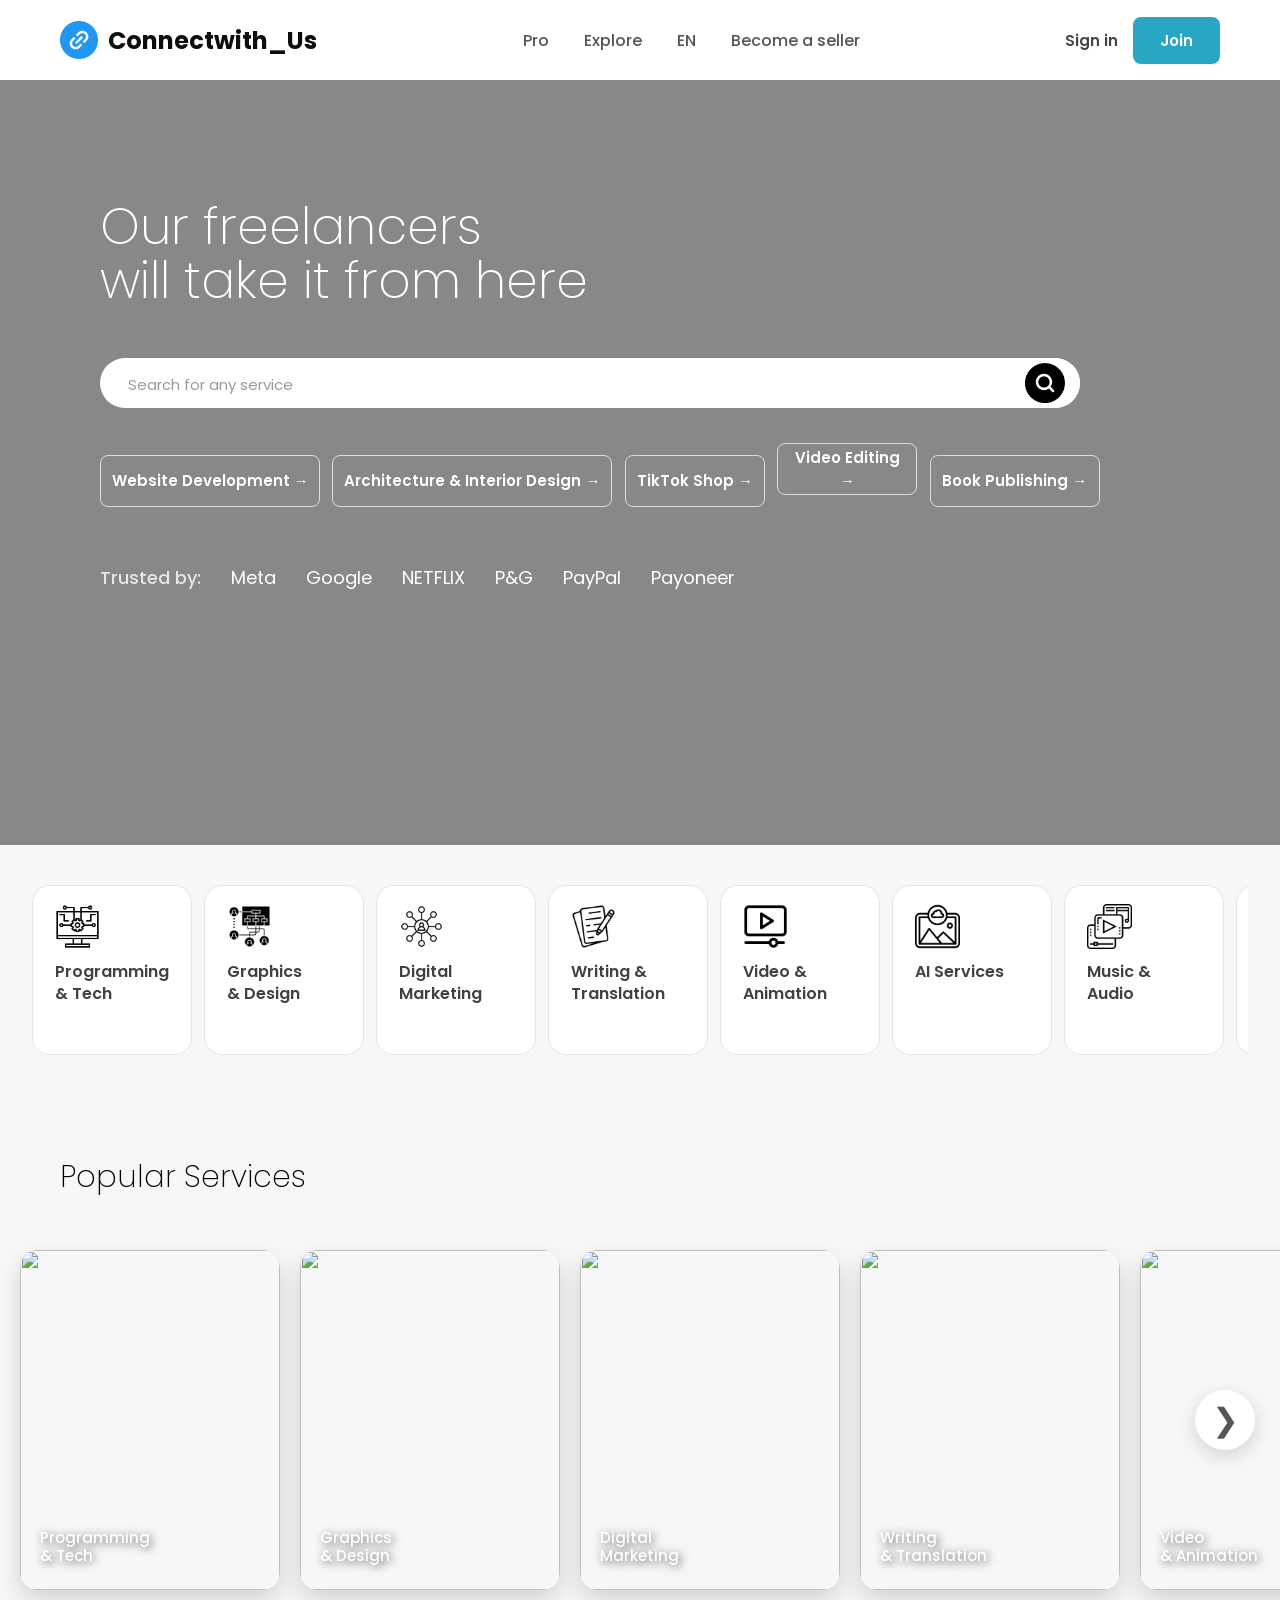
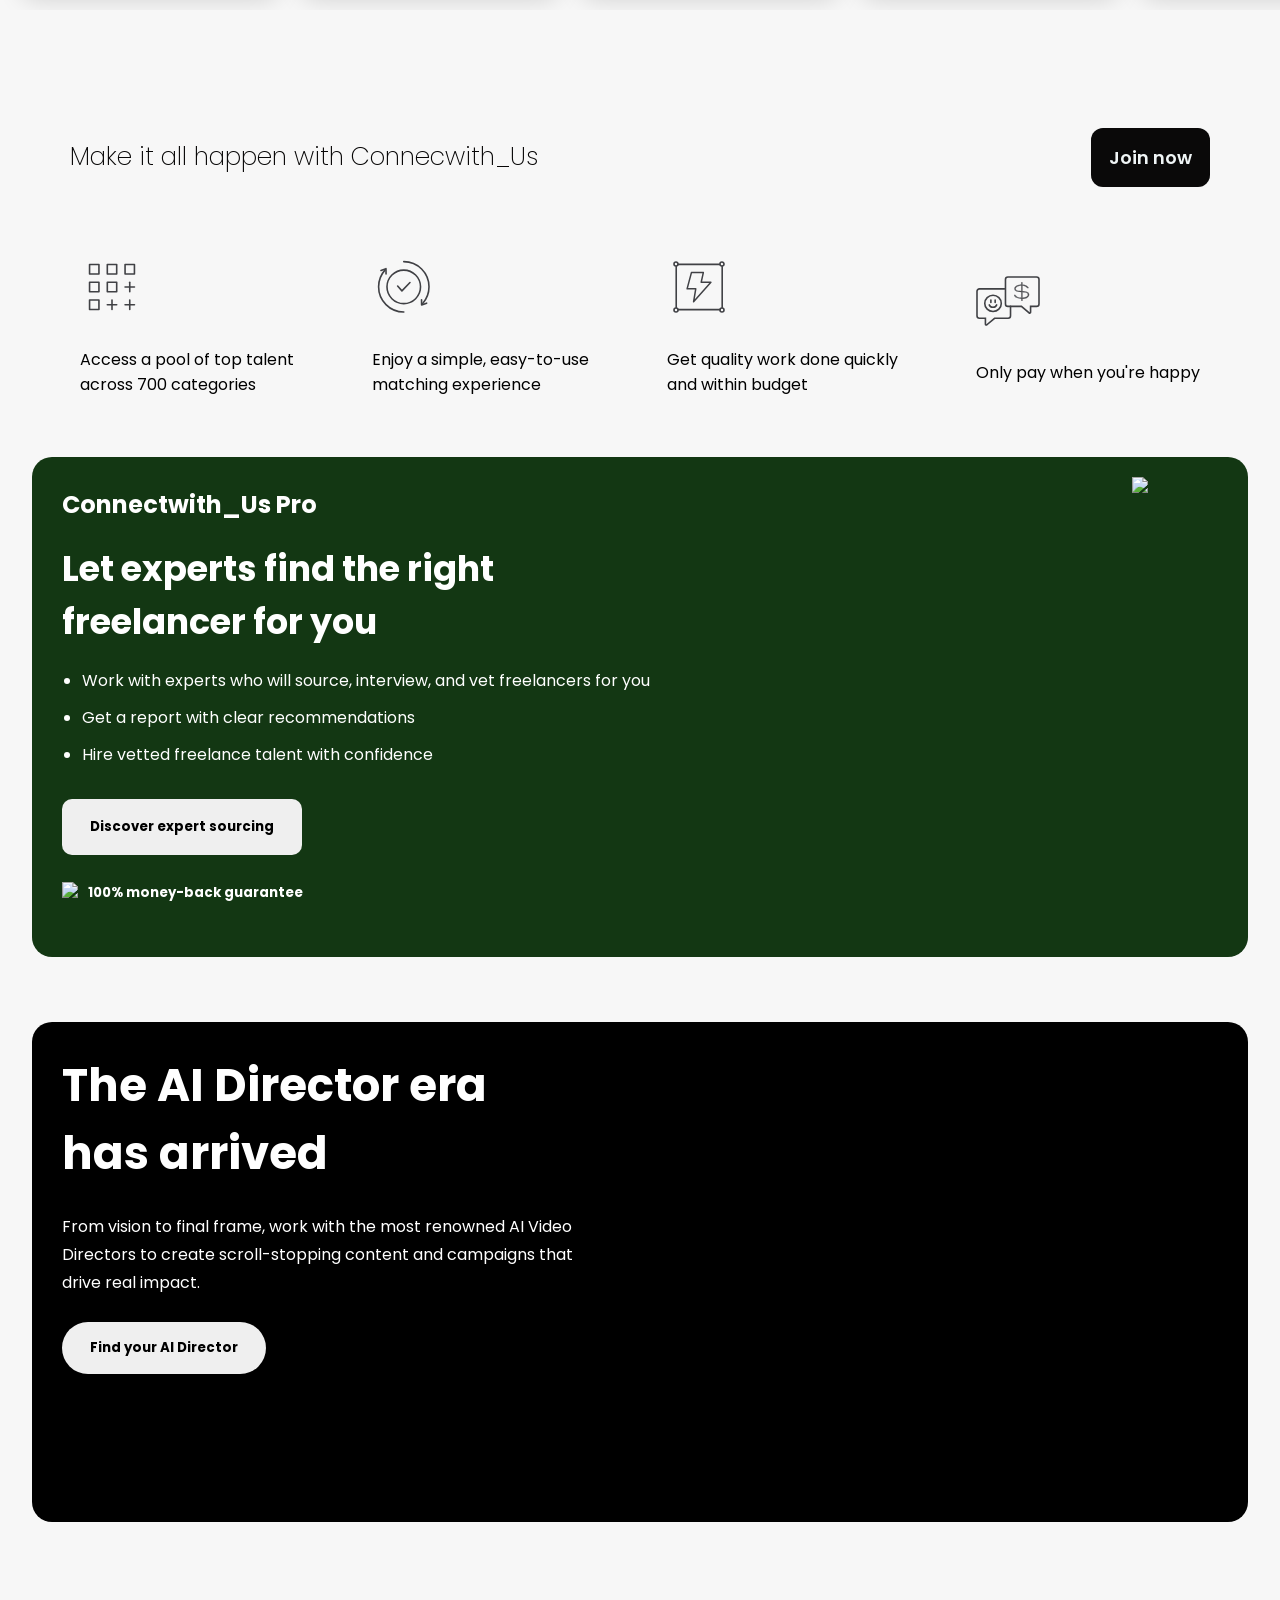
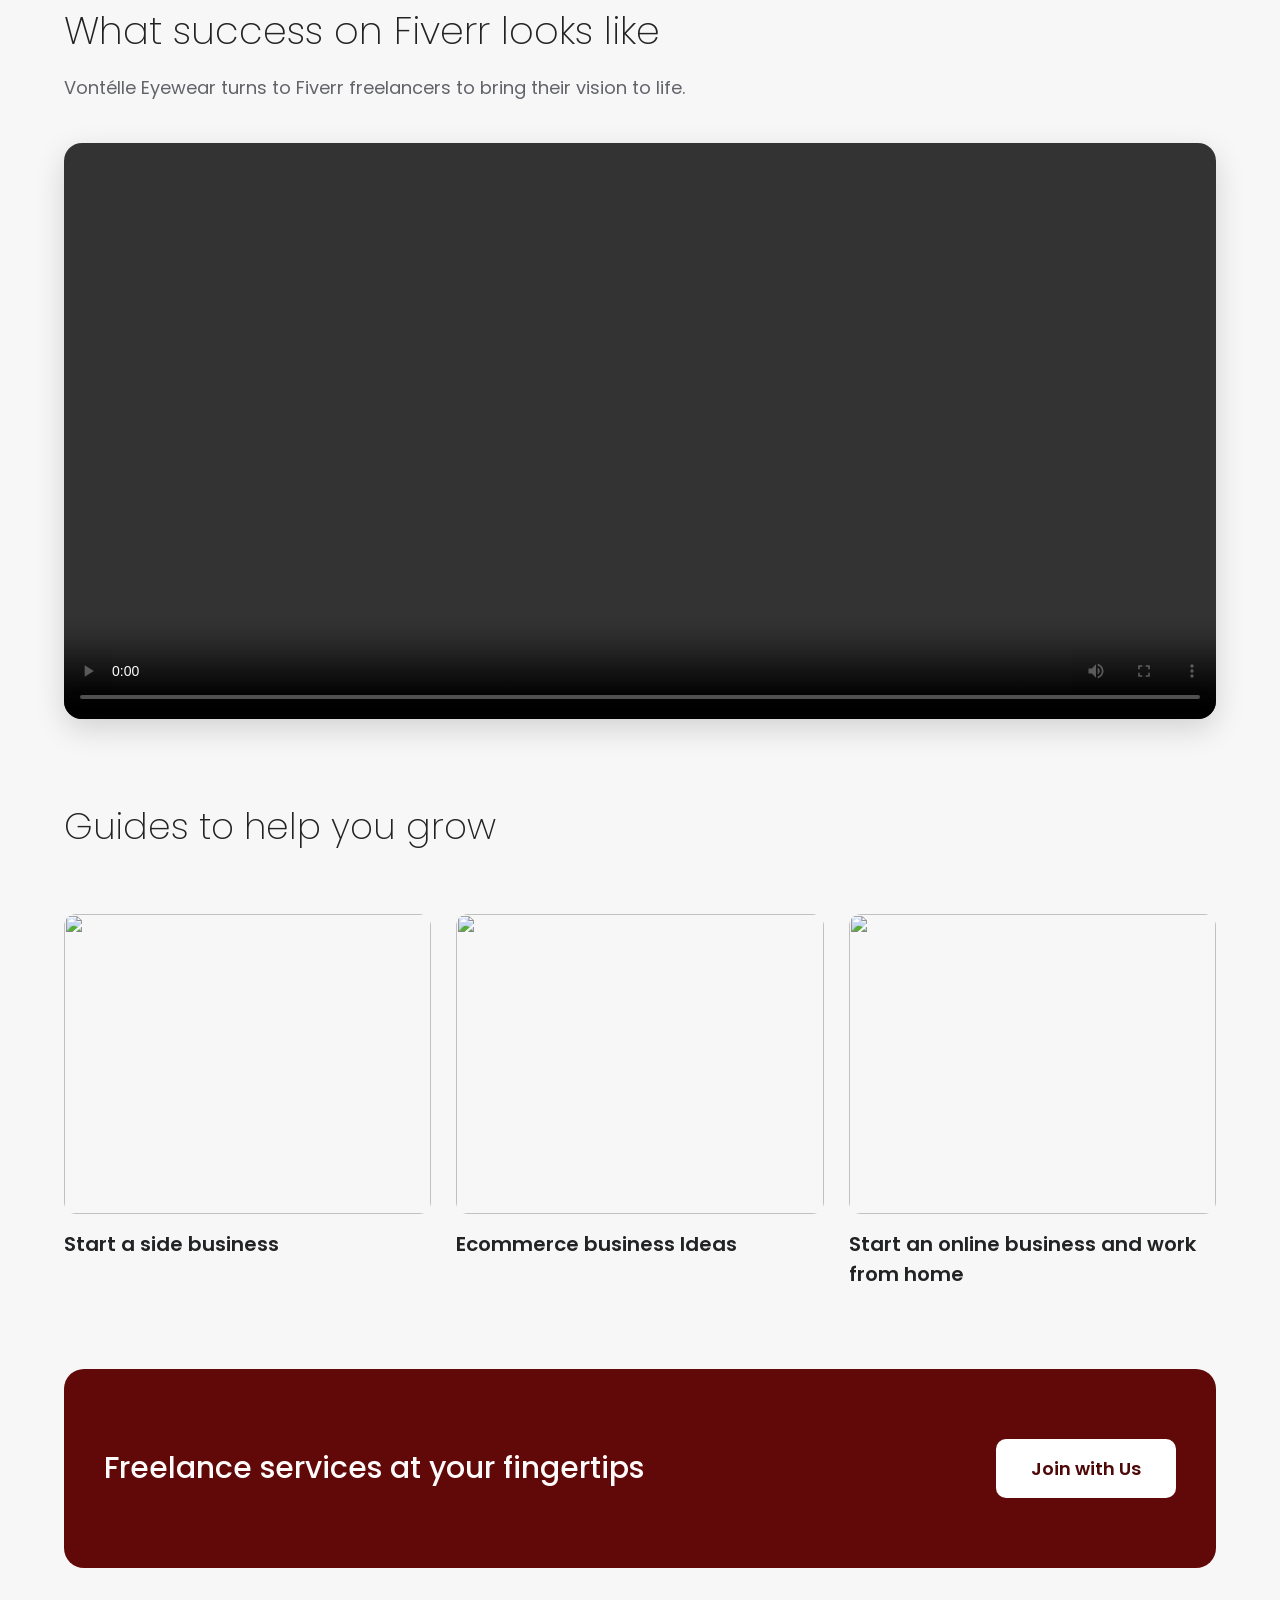
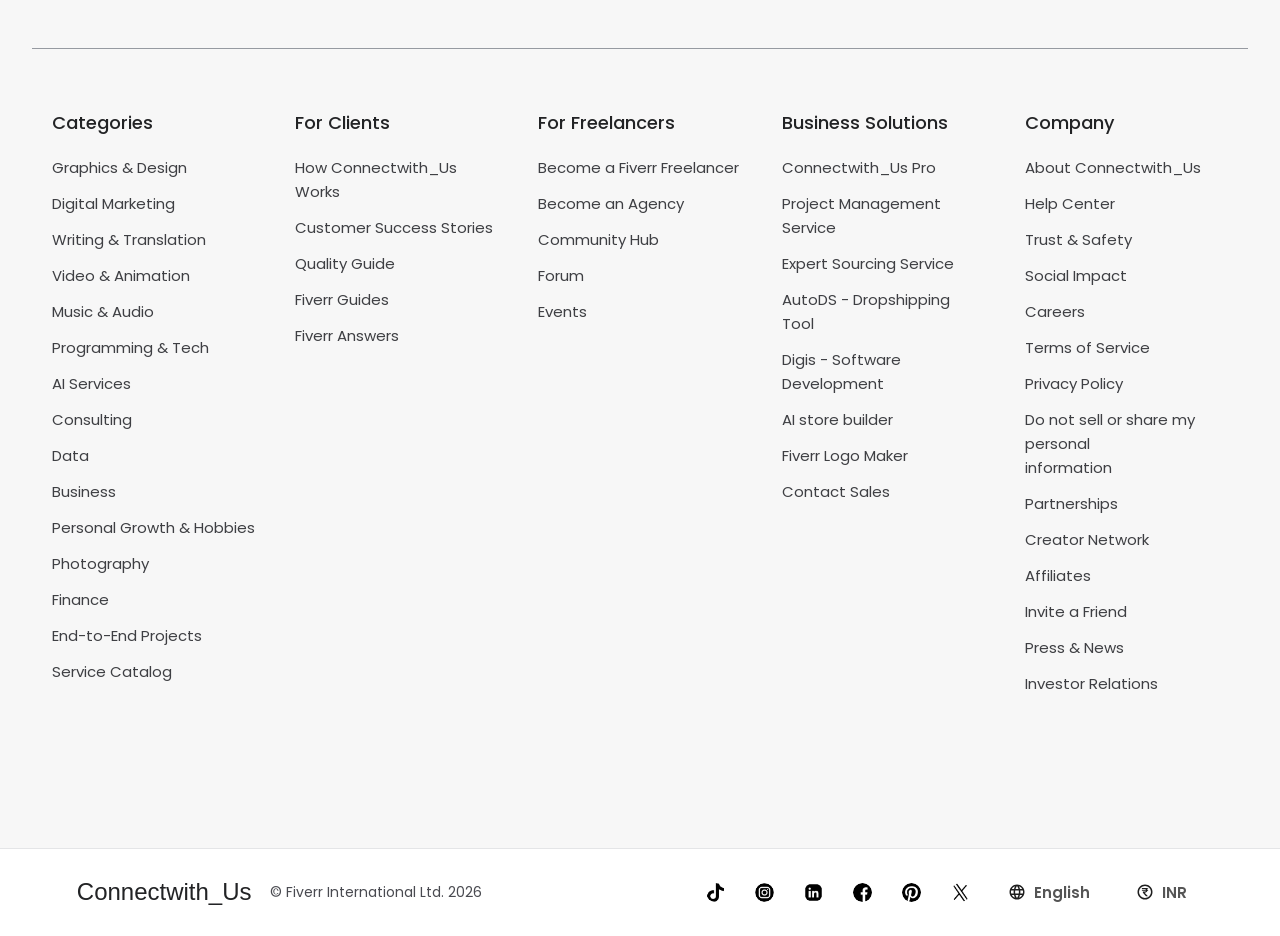
==== commit 3bded073: "Update index.html" ====
--- a/index.html
+++ b/index.html
@@ -101,39 +101,39 @@
             <div class="sliders">
                 <div class="cards">
                     <div class="card11">
-                    <img src="usimages.jpg/ben-kolde-bs2Ba7t69mM-unsplash.jpg">
+                    <img src="usimages.jpg/ben-kolde-bs2Ba7t69mM-unsplash.webp">
                     <p class="program1">Programming <br>& Tech</p>
                     </div>
                     <div class="card22">
-                    <img src="usimages.jpg/fotis-fotopoulos-6sAl6aQ4OWI-unsplash.jpg">
+                    <img src="usimages.jpg/fotis-fotopoulos-6sAl6aQ4OWI-unsplash.webp">
                     <p class="design1">Graphics<br> & Design</p>
                     </div>
                     <div class="card33">
-                    <img src="usimages.jpg/growtika-yGQmjh2uOTg-unsplash.jpg" >
+                    <img src="usimages.jpg/growtika-yGQmjh2uOTg-unsplash.webp" >
                     <p class="digital1">Digital <br>Marketing</p>
                     </div>
                     <div class="card44">
-                    <img src="usimages.jpg/igor-omilaev-IsYT5rUuVcs-unsplash.jpg" >
+                    <img src="usimages.jpg/igor-omilaev-IsYT5rUuVcs-unsplash.webp" >
                     <p class="writing1">Writing <br>& Translation</p>
                     </div>
                     <div class="card55">
-                    <img src="usimages.jpg/jakob-owens-l82NzBSYbj0-unsplash.jpg" >
+                    <img src="usimages.jpg/jakob-owens-l82NzBSYbj0-unsplash.webp" >
                     <p class="video1">Video <br>& Animation</p>
                     </div>
                     <div class="card66">
-                    <img src="usimages.jpg/jaredd-craig-HH4WBGNyltc-unsplash.jpg">
+                    <img src="usimages.jpg/jaredd-craig-HH4WBGNyltc-unsplash.webp">
                     <p class="ai1">AI Services</p>
                     </div>
                     <div class="card77">
-                    <img src="usimages.jpg/jonathan-borba-UisC7KLAWjs-unsplash.jpg" >
+                    <img src="usimages.jpg/jonathan-borba-UisC7KLAWjs-unsplash.webp" >
                     <p class="music1">Music <br>& Audio</p>
                     </div>
                     <div class="card88">
-                    <img src="usimages.jpg/pexels-ivan-s-7621358.jpg" >
+                    <img src="usimages.jpg/pexels-ivan-s-7621358.webp" >
                     <p class="business1">Business</p>
                     </div>
                     <div class="card99">
-                    <img src="usimages.jpg/salah-darwish-TE40O_a3pWM-unsplash.jpg" >
+                    <img src="usimages.jpg/salah-darwish-TE40O_a3pWM-unsplash.webp" >
                     <p class="consult1">Consulting</p>
                     </div>
                 </div>
--- a/index.css
+++ b/index.css
@@ -137,7 +137,7 @@
 
     background-image:
         linear-gradient(rgba(0,0,0,0.45), rgba(0,0,0,0.45)),
-        url("usimages.jpg/pexels-markus-winkler-1430818-30885926.jpg");
+        url("usimages.jpg/pexels-markus-winkler-1430818-30885926.webp");
 
     background-size: cover;
     background-position: center;
@@ -874,6 +874,146 @@
 
 
 /* ===========================
+   Business Section
+=========================== */
+
+.business-solutions{
+    width: 95%;
+    max-width: 1400px;
+    margin: 80px auto;
+    padding: 60px 20px;
+
+    display: grid;
+    grid-template-columns: repeat(5, 1fr);
+    gap: 40px;
+
+    border-top: 1px solid #969aa1;
+}
+
+/* Each Column */
+.business-solutions > div{
+    display: flex;
+    flex-direction: column;
+}
+
+/* Heading */
+.business-solutions h3{
+    font-size: 18px;
+    font-weight: 500;
+    color: #222325;
+    margin-bottom: 20px;
+}
+
+/* Links */
+.business-solutions p{
+    font-size: 15px;
+    color: #3e3f43;
+    margin-bottom: 12px;
+    cursor: pointer;
+    line-height: 1.6;
+    transition: all .3s ease;
+}
+
+/* Hover Effect */
+.business-solutions p:hover{
+    color: #2ab3cf;
+    transform: translateX(6px);
+}
+
+
+/* =========================
+   Footer
+========================= */
+.footer-area{
+    width: 100%;
+    padding: 22px 6%;
+    margin-top: 60px;
+
+    display: flex;
+    justify-content: space-between;
+    align-items: center;
+    flex-wrap: wrap;
+
+    border-top: 1px solid #e4e5e7;
+    background: #ffffff;
+}
+
+/* Left Side */
+.left-area{
+    display: flex;
+    align-items: center;
+    gap: 18px;
+}
+
+.left-area h2{
+    font-size: 24px;
+    color: #222325;
+    font-weight: 300;
+}
+
+.left-area span{
+    font-size: 14px;
+    color: #494a50;
+}
+
+/* Right Side */
+.right-area{
+    display: flex;
+    align-items: center;
+    gap: 14px;
+    flex-wrap: wrap;
+}
+
+/* Social Icons */
+.right-area img{
+    width: 35px;
+    height:35px;
+    cursor: pointer;
+    transition: all 0.3s ease;
+    border-radius: 50%;
+    padding: 8px;
+}
+
+.right-area img:hover{
+    background: #f5f5f5;
+}
+
+/* Buttons */
+.eng-btn,
+.inr-btn{
+    display: flex;
+    align-items: center;
+    gap: 8px;
+
+    padding: 10px 16px;
+    border: none;
+    background: transparent;
+    border-radius: 25px;
+
+    font-size: 15px;
+    font-weight: 600;
+    color: #555;
+
+    cursor: pointer;
+    transition: 0.3s;
+}
+
+.eng-btn img,
+.inr-btn img{
+    width: 18px;
+    height: 18px;
+    padding: 0;
+    background: transparent;
+}
+
+.eng-btn:hover,
+.inr-btn:hover{
+    background: #efeff0;
+    color: #000;
+}
+
+
+/* ===========================
    Mobile (480px and below)
 =========================== */
 @media screen and (max-width:480px){
@@ -1004,7 +1144,7 @@
 
     /* Buttons */
     .content-section button{
-        margin: 0;
+        margin: 5px;
         height: 42px;
         padding: 0 15px;
         font-size: 13px;
@@ -1027,7 +1167,7 @@
      /* Trusted By */
     .trustby{
         margin: 30px 20px 0;
-        gap: 15px;
+        gap: 10px;
         font-size: 14px;
         justify-content: flex-start;
     }
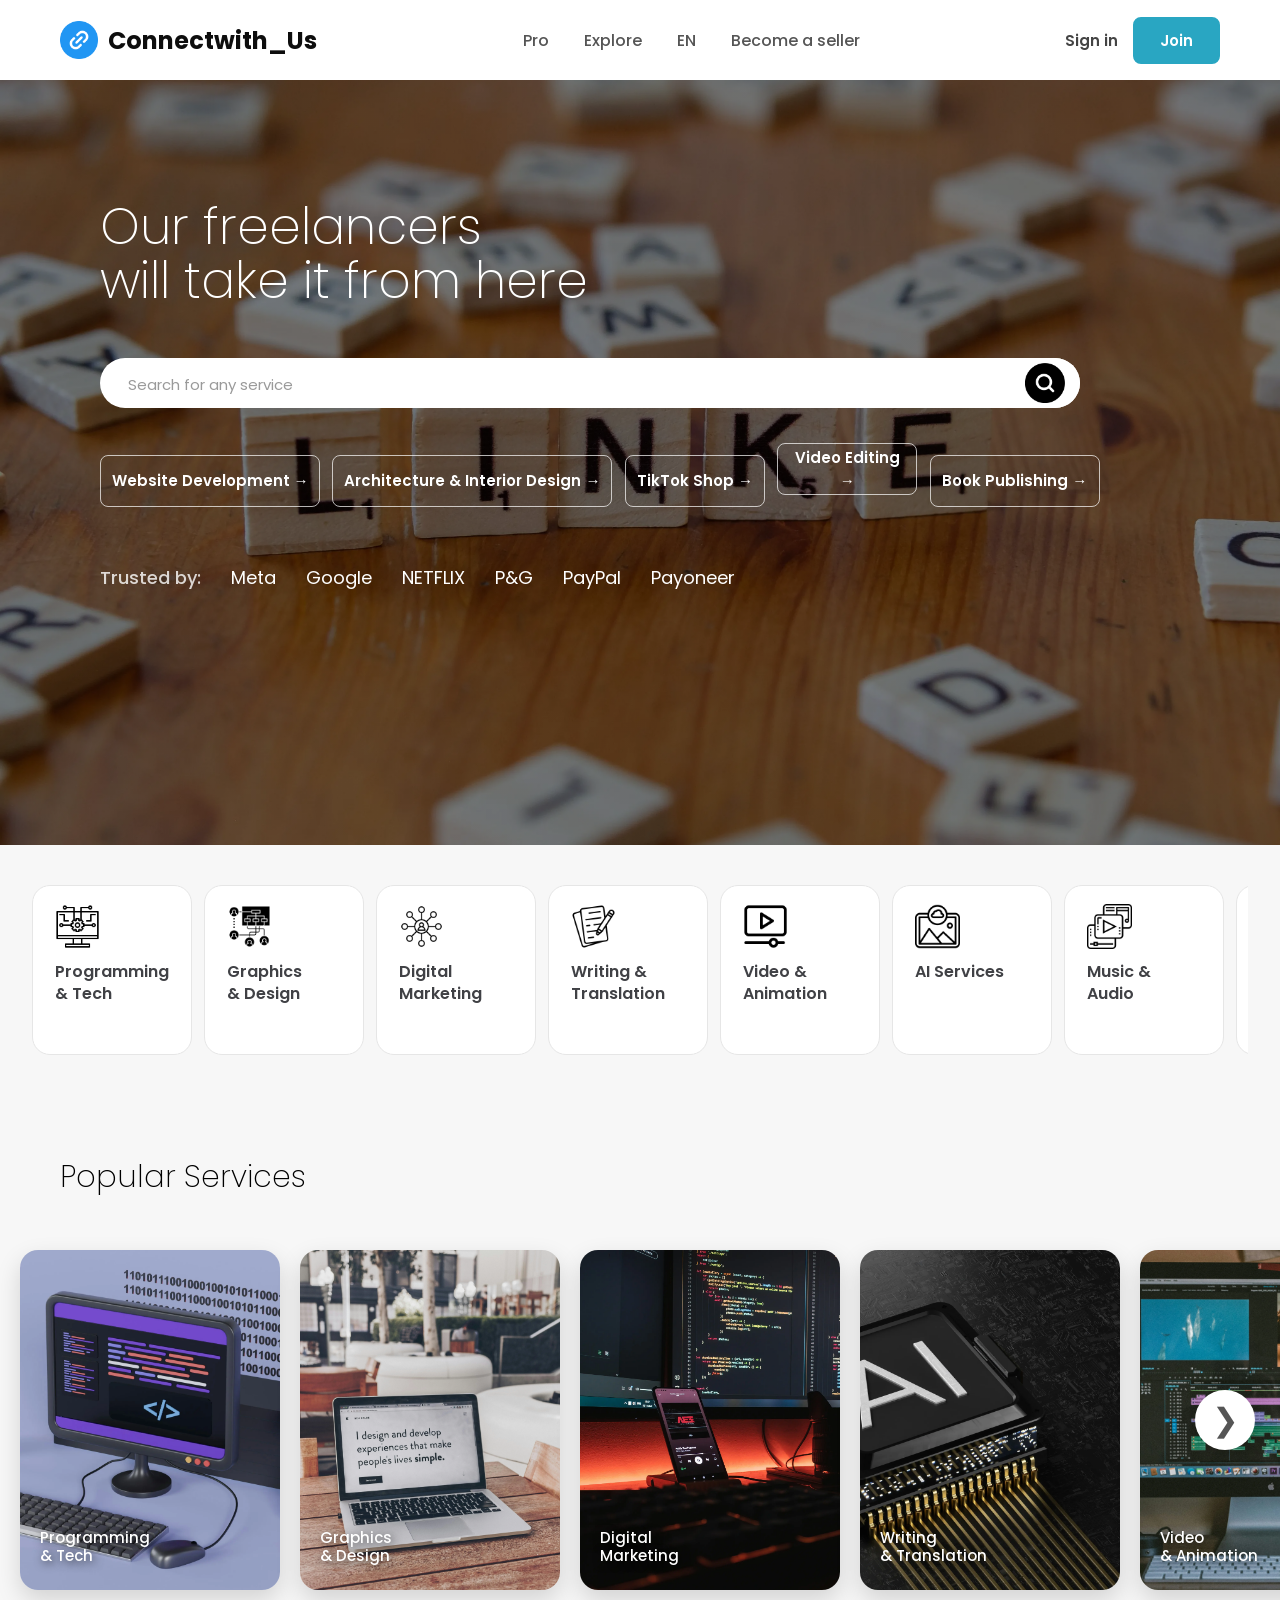
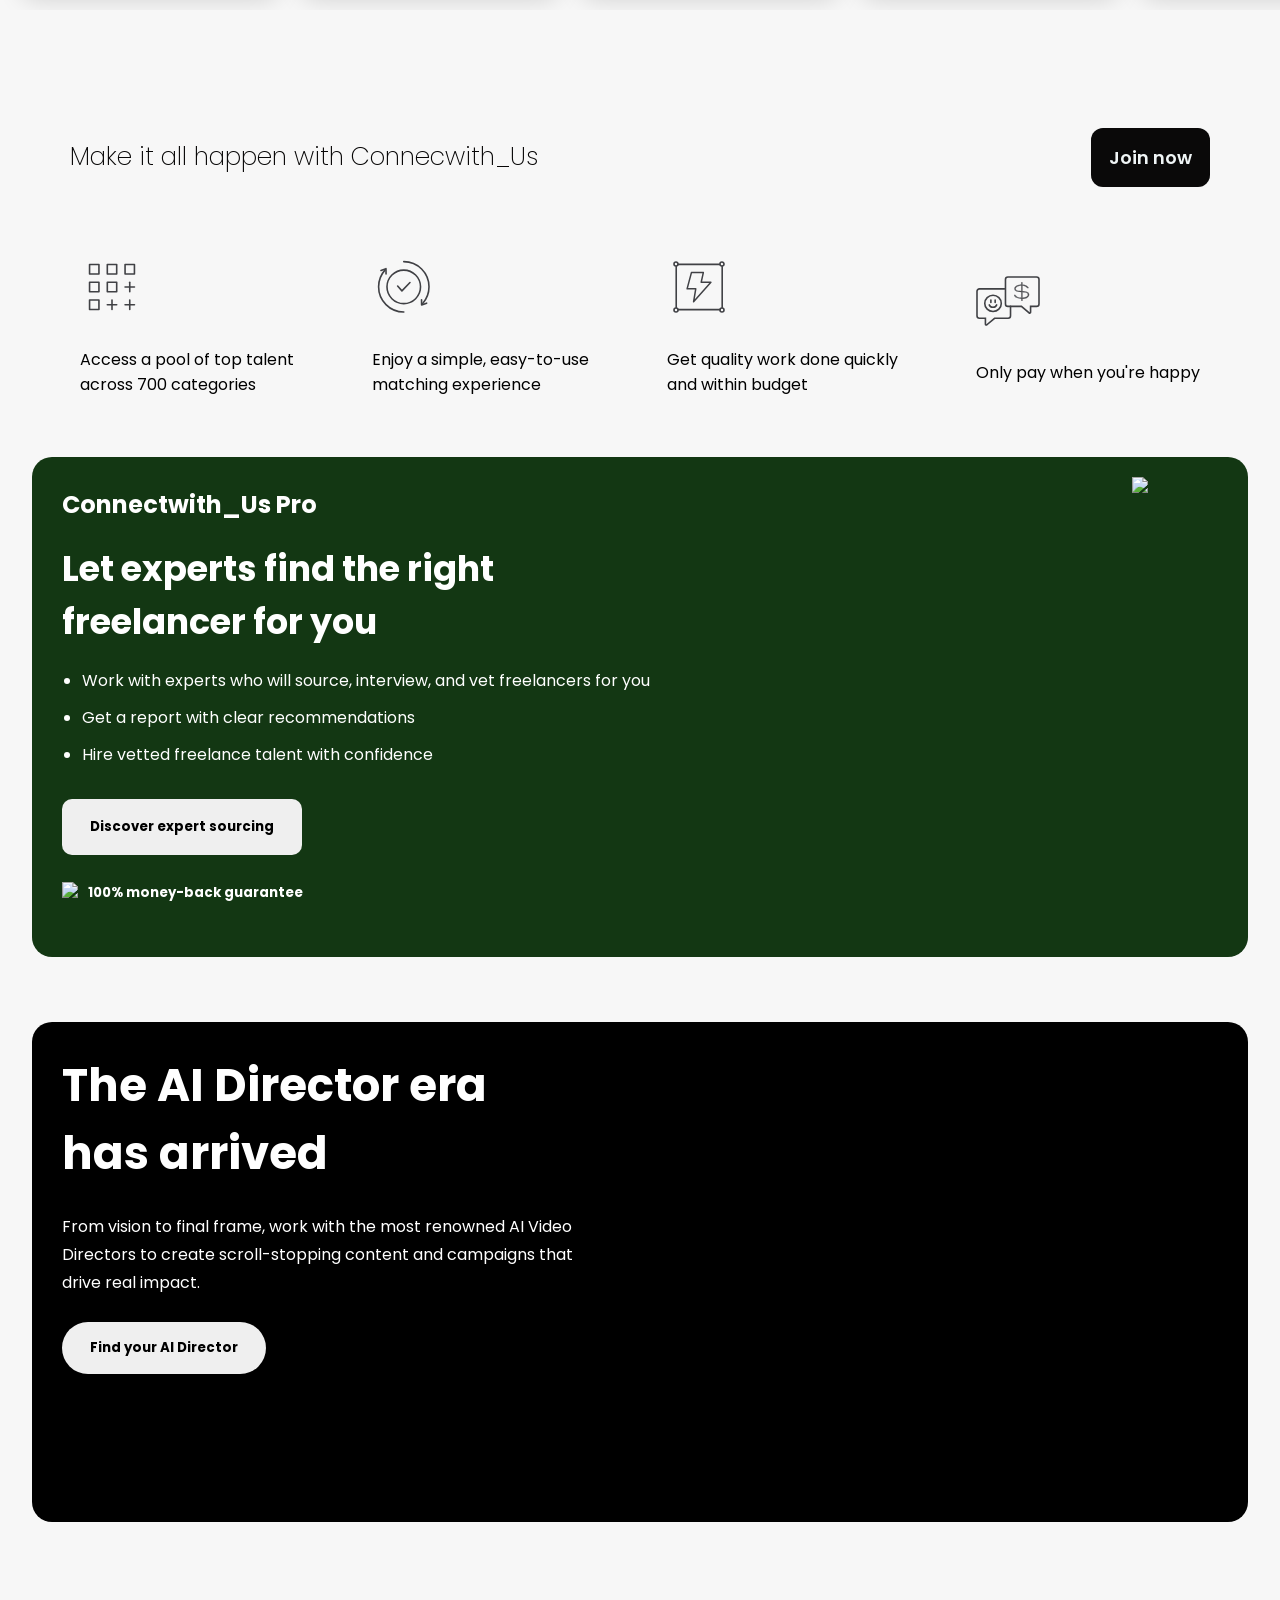
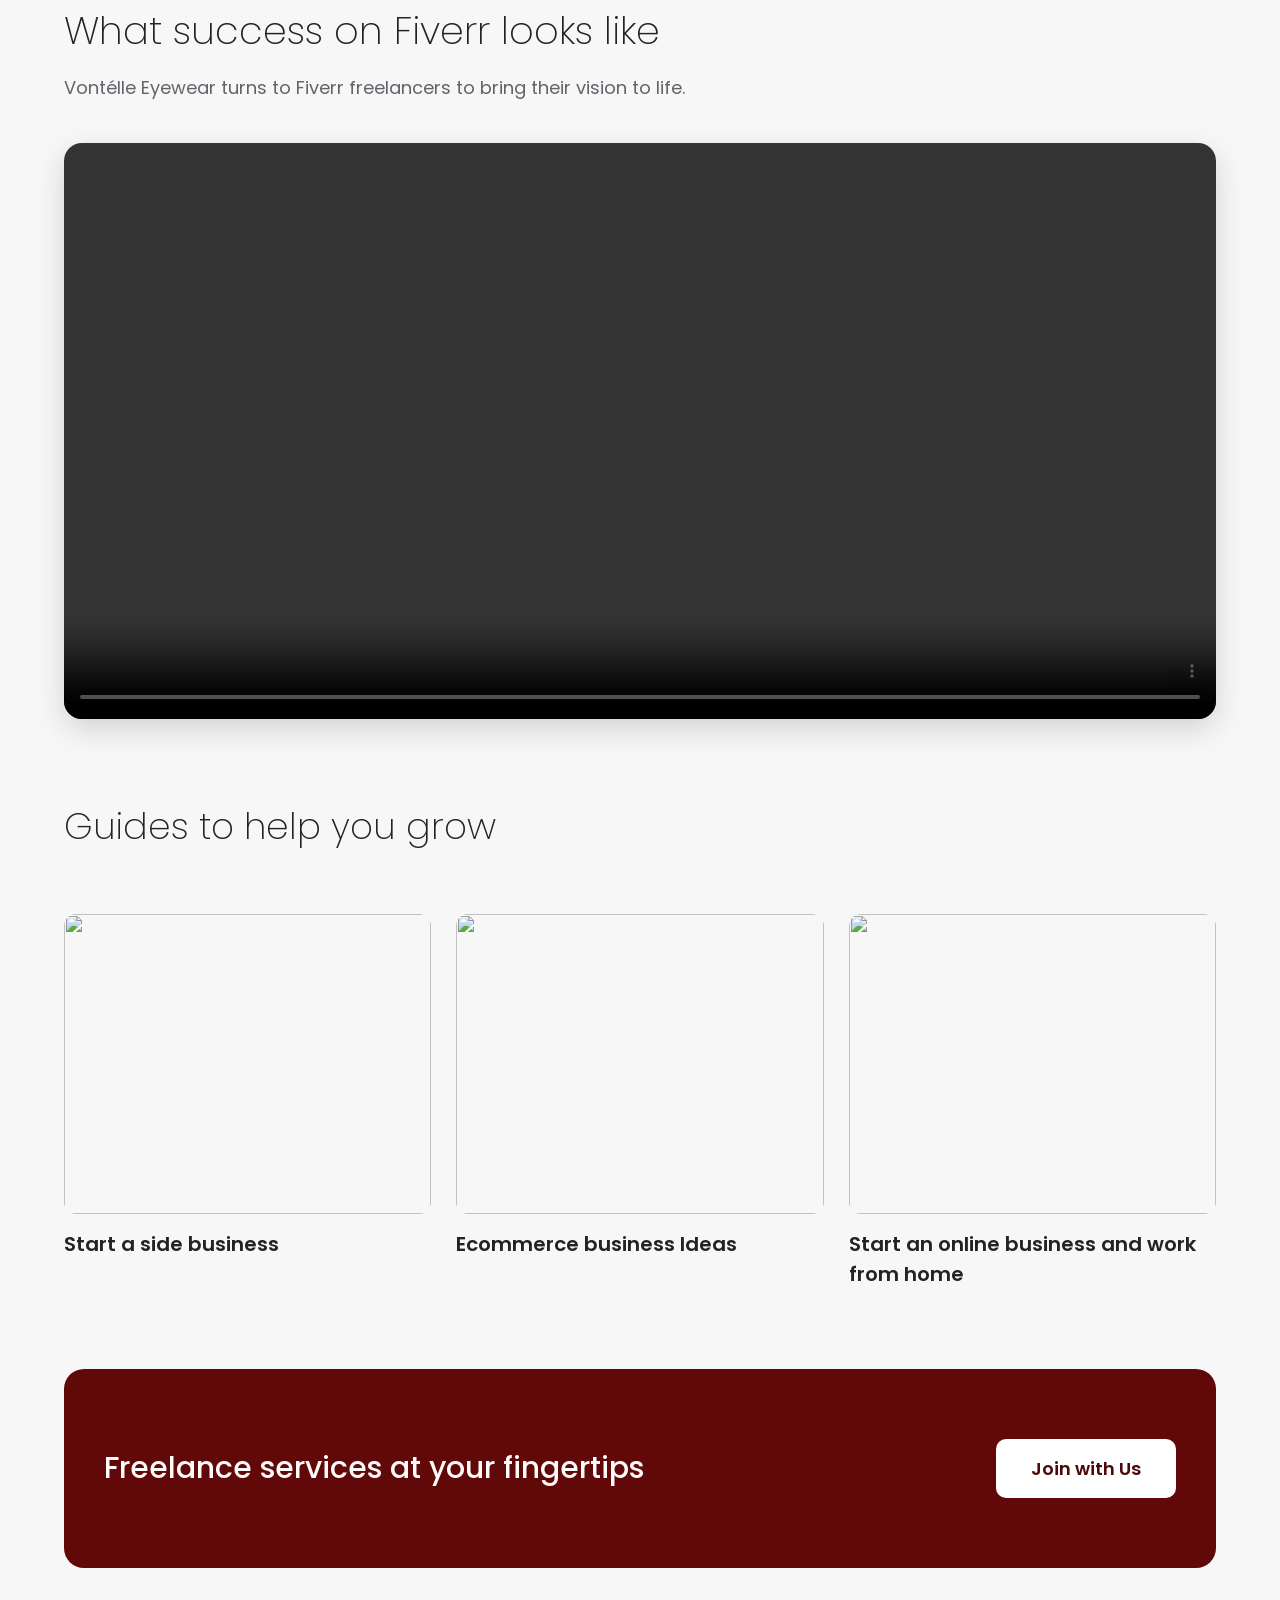
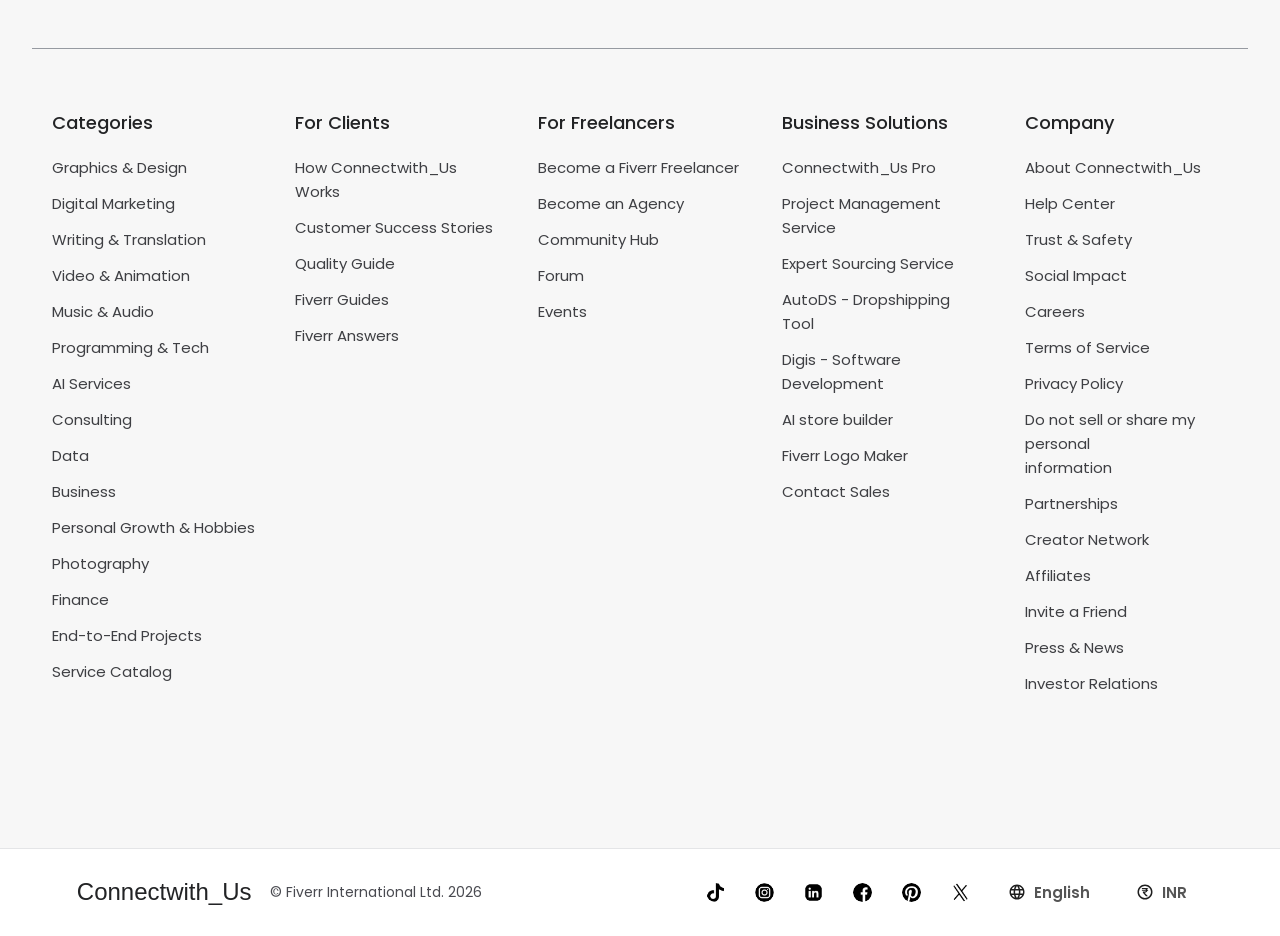
==== commit 9dac21cc: "Add files via upload" ====
--- a/index.html
+++ b/index.html
@@ -101,39 +101,39 @@
             <div class="sliders">
                 <div class="cards">
                     <div class="card11">
-                    <img src="usimages.jpg/ben-kolde-bs2Ba7t69mM-unsplash.webp">
+                    <img src="usimages.webp/growtika-yGQmjh2uOTg-unsplash.webp">
                     <p class="program1">Programming <br>& Tech</p>
                     </div>
                     <div class="card22">
-                    <img src="usimages.jpg/fotis-fotopoulos-6sAl6aQ4OWI-unsplash.webp">
+                    <img src="usimages.webp/ben-kolde-bs2Ba7t69mM-unsplash.webp">
                     <p class="design1">Graphics<br> & Design</p>
                     </div>
                     <div class="card33">
-                    <img src="usimages.jpg/growtika-yGQmjh2uOTg-unsplash.webp" >
+                    <img src="usimages.webp/fotis-fotopoulos-6sAl6aQ4OWI-unsplash.webp" >
                     <p class="digital1">Digital <br>Marketing</p>
                     </div>
                     <div class="card44">
-                    <img src="usimages.jpg/igor-omilaev-IsYT5rUuVcs-unsplash.webp" >
+                    <img src="usimages.webp/igor-omilaev-IsYT5rUuVcs-unsplash.webp" >
                     <p class="writing1">Writing <br>& Translation</p>
                     </div>
                     <div class="card55">
-                    <img src="usimages.jpg/jakob-owens-l82NzBSYbj0-unsplash.webp" >
+                    <img src="usimages.webp/jakob-owens-l82NzBSYbj0-unsplash.webp" >
                     <p class="video1">Video <br>& Animation</p>
                     </div>
                     <div class="card66">
-                    <img src="usimages.jpg/jaredd-craig-HH4WBGNyltc-unsplash.webp">
+                    <img src="usimages.webp/jaredd-craig-HH4WBGNyltc-unsplash.webp">
                     <p class="ai1">AI Services</p>
                     </div>
                     <div class="card77">
-                    <img src="usimages.jpg/jonathan-borba-UisC7KLAWjs-unsplash.webp" >
+                    <img src="usimages.webp/jonathan-borba-UisC7KLAWjs-unsplash.webp" >
                     <p class="music1">Music <br>& Audio</p>
                     </div>
                     <div class="card88">
-                    <img src="usimages.jpg/pexels-ivan-s-7621358.webp" >
+                    <img src="usimages.webp/pexels-ivan-s-7621358.webp" >
                     <p class="business1">Business</p>
                     </div>
                     <div class="card99">
-                    <img src="usimages.jpg/salah-darwish-TE40O_a3pWM-unsplash.webp" >
+                    <img src="usimages.webp/salah-darwish-TE40O_a3pWM-unsplash.webp" >
                     <p class="consult1">Consulting</p>
                     </div>
                 </div>
@@ -224,7 +224,7 @@
             <h2>Freelance services at your fingertips</h2>
             <button>Join with Us</button>
          </div>
-        <!--Business solutions and categories & clients-->
+         <!--Business solutions and categories & clients-->
          <div class="business-solutions">
             <div class="category-area">
              <h3>Categories</h3>
@@ -306,8 +306,8 @@
                 <button class="inr-btn"><img src="usimages.svg/currency_rupee_circle_24dp_1F1F1F_FILL0_wght400_GRAD0_opsz24.svg" height="20">INR</button>
                 
             </div>
-          </div>
+         </div>
     </div>
     
 </body>
-</html>
+</html>
--- a/index.css
+++ b/index.css
@@ -117,7 +117,6 @@
     font-size:15px;
     font-weight:600;
     cursor:pointer;
-    transition:.3s;
 }
 
 
@@ -137,7 +136,7 @@
 
     background-image:
         linear-gradient(rgba(0,0,0,0.45), rgba(0,0,0,0.45)),
-        url("usimages.jpg/pexels-markus-winkler-1430818-30885926.webp");
+        url("usimages.webp/pexels-markus-winkler-1430818-30885926.webp");
 
     background-size: cover;
     background-position: center;
@@ -872,7 +871,6 @@
     background: #c1c1c2;
 }
 
-
 /* ===========================
    Business Section
 =========================== */
@@ -1012,7 +1010,6 @@
     color: #000;
 }
 
-
 /* ===========================
    Mobile (480px and below)
 =========================== */
@@ -1144,7 +1141,7 @@
 
     /* Buttons */
     .content-section button{
-        margin: 5px;
+        margin-top: 5px;
         height: 42px;
         padding: 0 15px;
         font-size: 13px;
@@ -1162,12 +1159,12 @@
     .video,
     .book{
         width: auto;
-    }
+       }
 
      /* Trusted By */
     .trustby{
         margin: 30px 20px 0;
-        gap: 10px;
+        gap: 15px;
         font-size: 14px;
         justify-content: flex-start;
     }
@@ -1506,7 +1503,7 @@
     }
 
     .business-solutions p{
-         margin: 0 0 12px;
+        margin: 0 0 12px;
         text-align: left;
     }
 
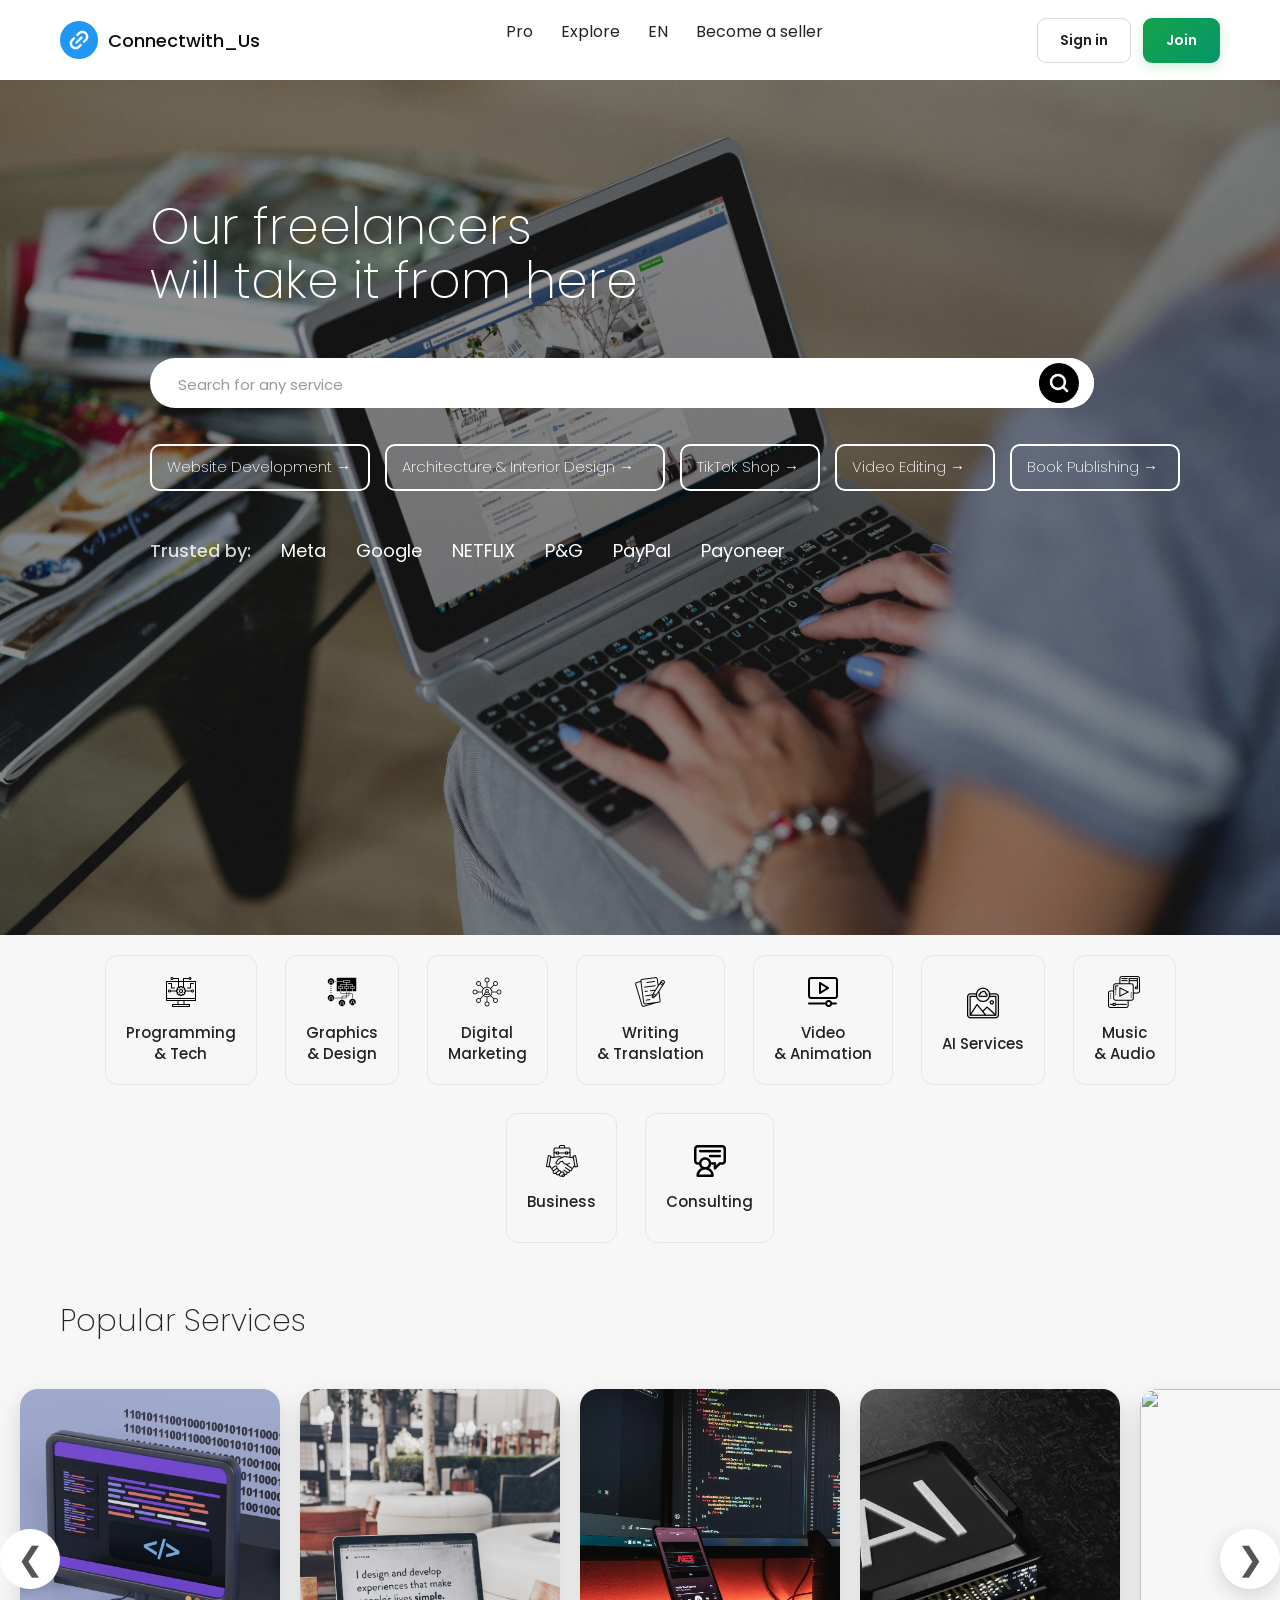
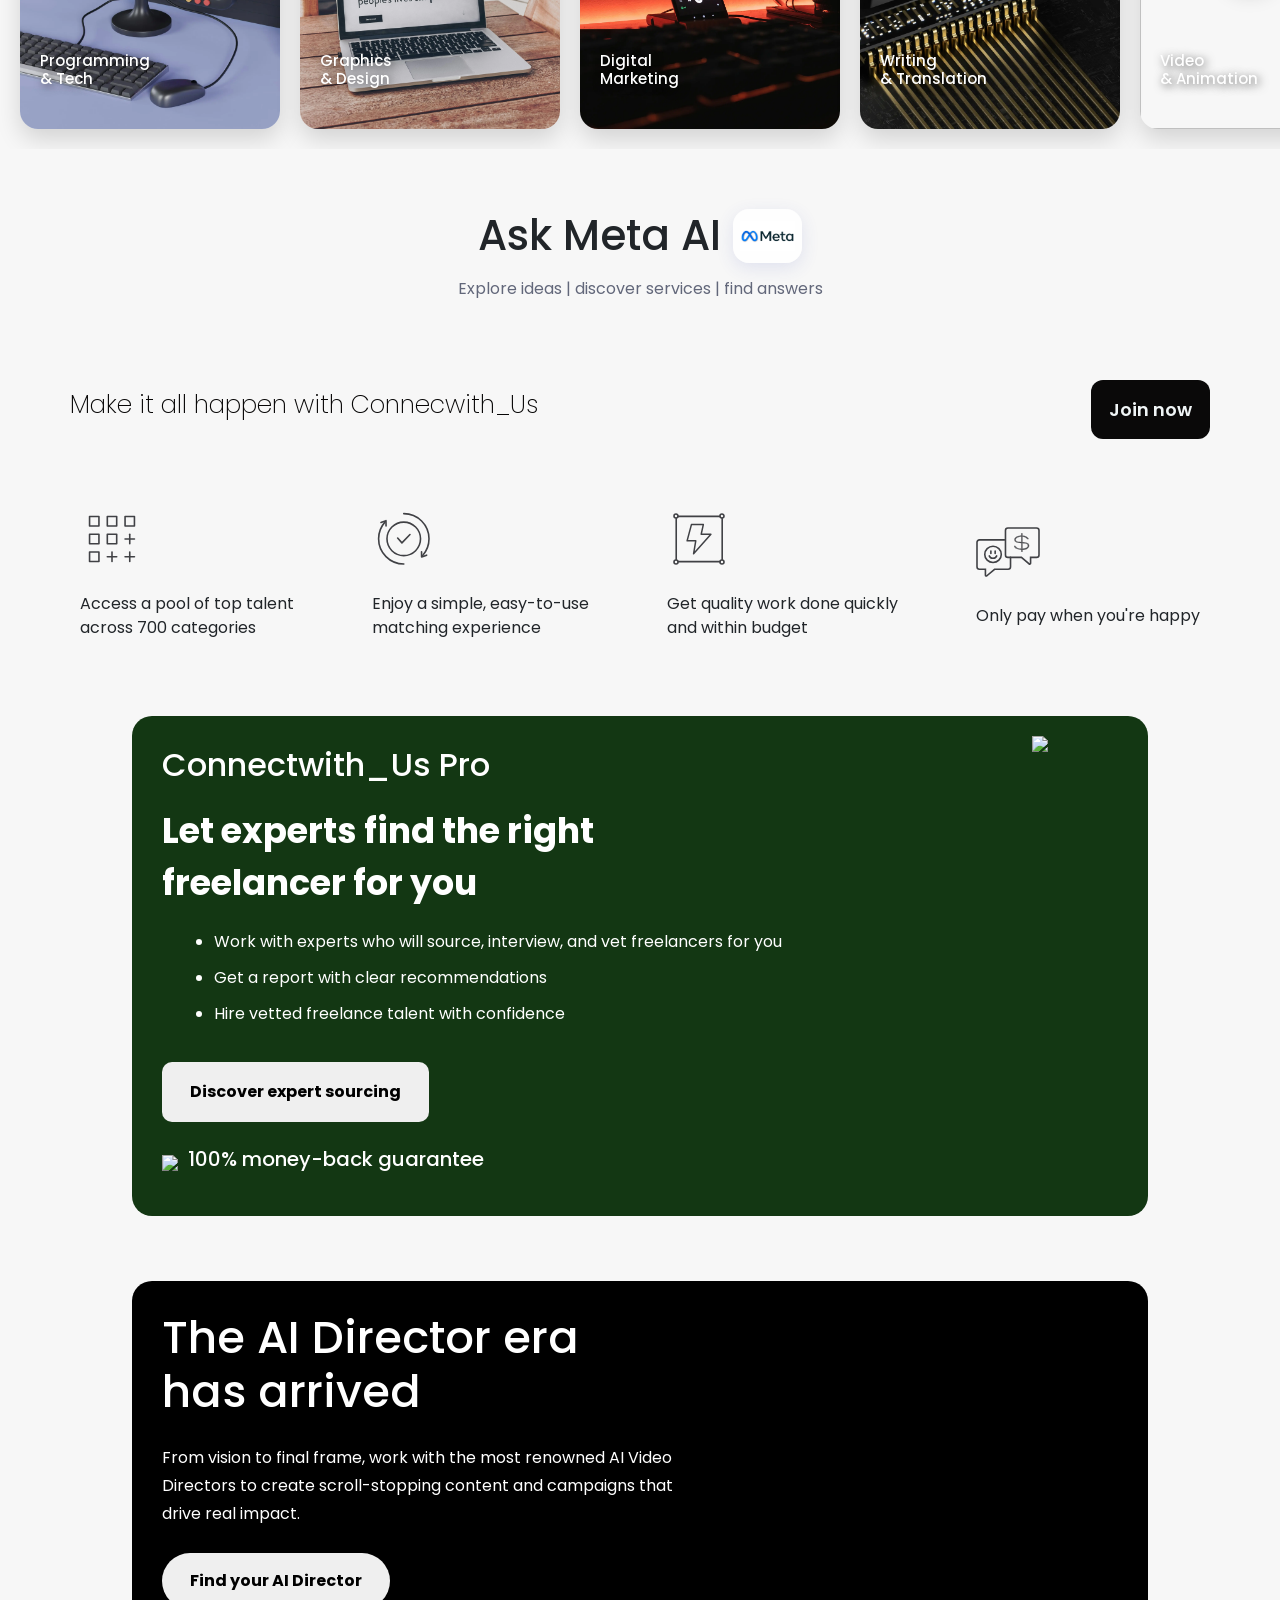
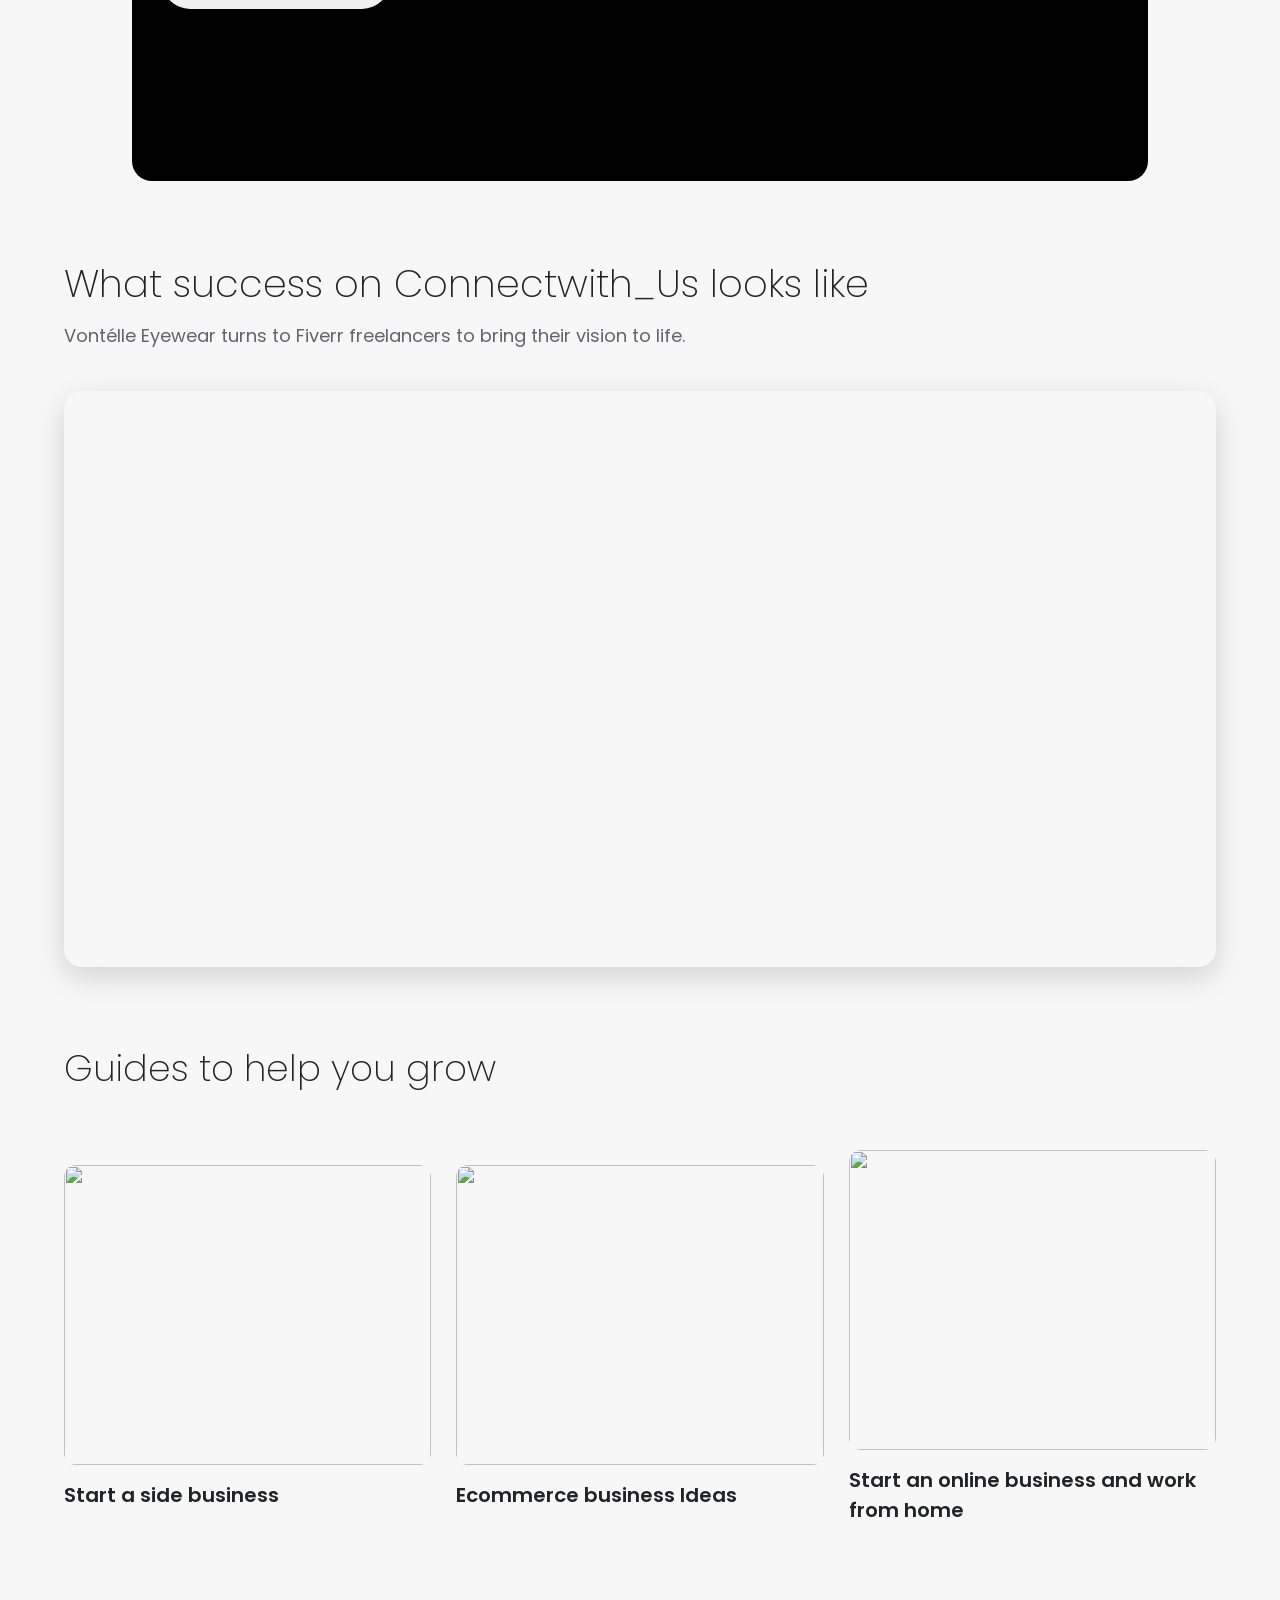
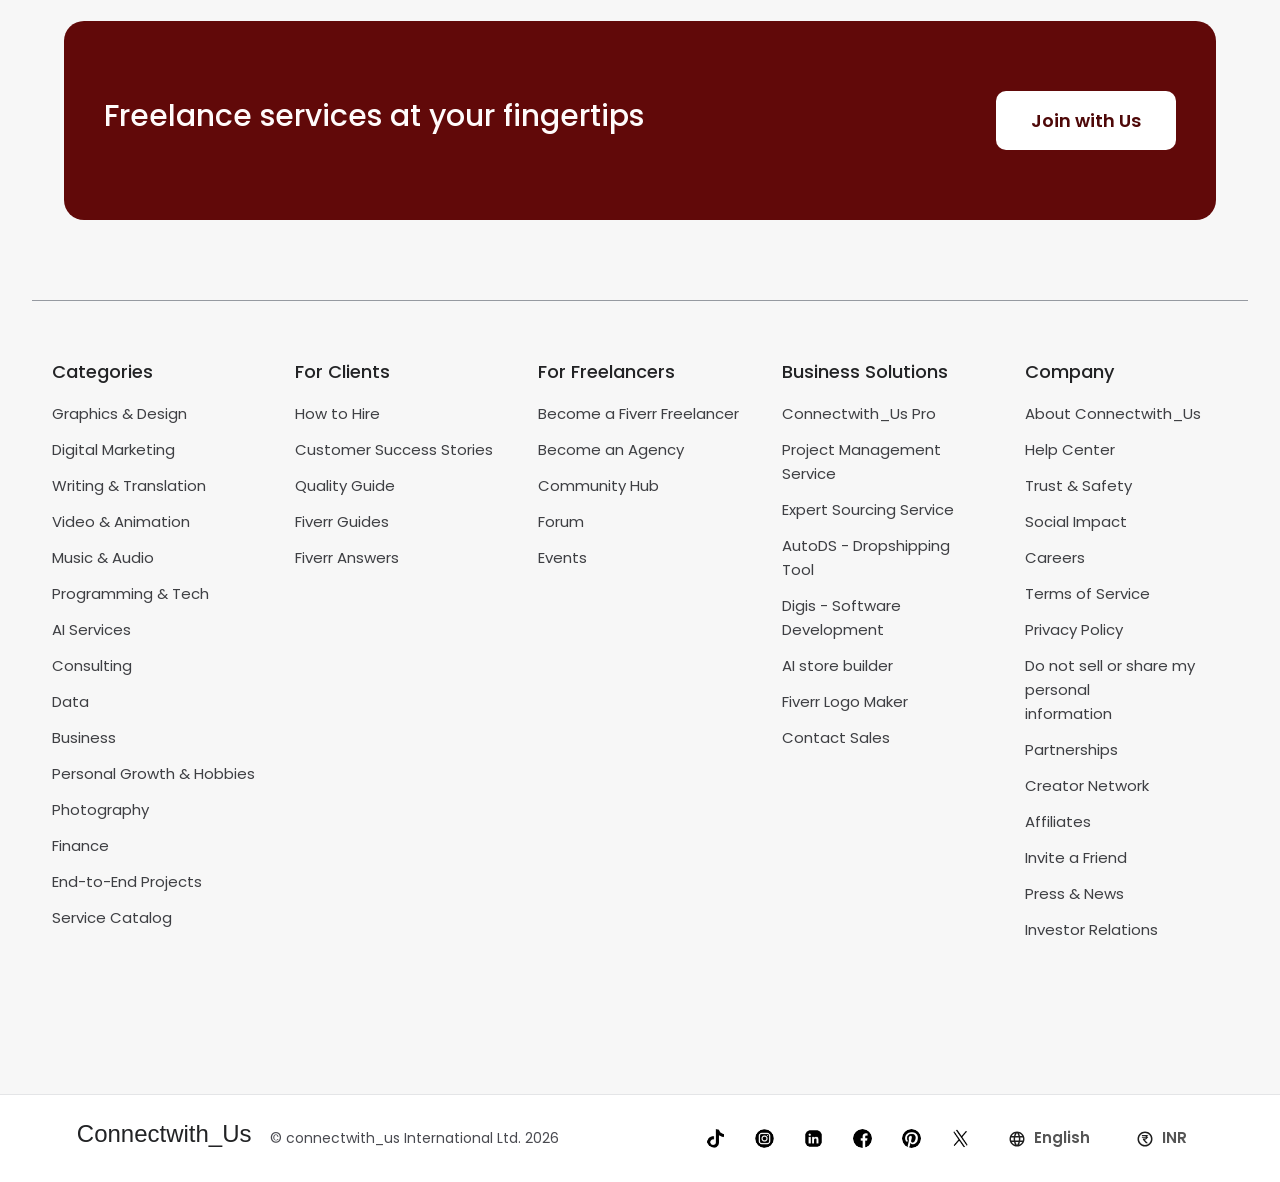
==== commit eb8c32d1: "Add files via upload" ====
--- a/index.html
+++ b/index.html
@@ -1,313 +1,529 @@
 <!DOCTYPE html>
 <html lang="en">
+
 <head>
     <meta charset="UTF-8">
     <meta name="viewport" content="width=device-width, initial-scale=1.0">
     <title>ConnectWith_Us</title>
     <link rel="stylesheet" href="index.css">
 </head>
+
 <body>
-<!--Main-container-->
+    <!--Main-container-->
     <div class="big-container">
         <!--Header section-->
         <div class="header-section">
             <div class="icon-area">
-                <img src="usimages.png/link.png" height="30">
+                <img src="images/usimages.png/link.png" height="30">
                 <span>Connectwith_Us</span>
             </div>
             <div class="menu-area">
                 <ul>
-                    <li class="pro">Pro</li>
-                    <li class="explore">Explore</li>
-                    <li class="en">EN</li>
-                    <li class="seller">Become a seller</li>
+                    <li class="pro" data-tooltip="Unlock premium features">Pro</li>
+                    <li class="explore" data-tooltip="Discover popular services">Explore</li>
+                    <li class="en" data-tooltip="Change your language">EN</li>
+                    <li class="seller" data-tooltip="Start selling your services">Become a seller</li>
                 </ul>
             </div>
+            <!-- Navbar buttons -->
             <div class="sign-join">
-                <button class="sign-area">Sign in</button>
-                <button class="join-area">Join</button>
-            </div>
-        </div>
-
+                <button class="sign-area" id="signInBtn">Sign in</button>
+                <button class="join-area" id="joinBtn">Join</button>
+            </div>
+
+            <!-- Login / Signup Modal -->
+            <div class="auth-overlay" id="authOverlay">
+                <div class="auth-card">
+
+                    <button class="close-auth" id="closeAuth">&times;</button>
+
+                    <div class="auth-header">
+                        <h2 id="authTitle">Welcome Back!</h2>
+                        <p id="authSubtitle">Sign in to continue to ConnectWith</p>
+                    </div>
+
+                    <form id="authForm">
+
+                        <div class="form-group" id="nameGroup">
+                            <label for="authName">Full Name</label>
+                            <input type="text" id="authName" placeholder="Enter your full name" autocomplete="name">
+                        </div>
+
+                        <div class="form-group">
+                            <label for="authEmail">Email Address</label>
+                            <input type="email" id="authEmail" placeholder="Enter your email" autocomplete="email"
+                                required>
+                        </div>
+
+                        <div class="form-group">
+                            <label for="authPassword">Password</label>
+
+                            <div class="password-box">
+                                <input type="password" id="authPassword" placeholder="Enter your password"
+                                    autocomplete="current-password" minlength="8" required>
+
+                                <button type="button" id="togglePassword" class="toggle-password">
+                                    Show
+                                </button>
+                            </div>
+                        </div>
+
+                        <button type="submit" class="auth-submit" id="authSubmit">
+                            Sign in
+                        </button>
+
+                        <p class="auth-message" id="authMessage" role="status"></p>
+                    </form>
+
+                    <p class="auth-switch">
+                        <span id="switchText">Don't have an account?</span>
+                        <button type="button" id="switchAuth">Join now</button>
+                    </p>
+
+                </div>
+            </div>
+        </div>
         <!--content seen by people-->
         <div class="content-section">
             <h2 class="our-heading">Our freelancers<br>will take it from here</h2>
             <div class="search-bar">
-              <input type="text" placeholder="Search for any service">
-             <span>
-                <img src="usimages.png/search (1).png" height="40">
-             </span>
-            </div>
-            <button class="web">Website Development →</button>
-            <button class="design">Architecture & Interior Design →</button>
-            <button class="tiktok">TikTok Shop →</button>
-            <button class="video">Video Editing →</button>
-            <button class="book">Book Publishing →</button>
+                <input type="text" placeholder="Search for any service" id="input-section">
+                <span id="search-btn">
+                    <img src="images/usimages.png/search (1).png" height="40">
+                </span>
+            </div>
+            <div id="google-answer"></div>
+            <div class="connection-section">
+                <a href="development.html" class="web" target="_blank" rel="noopener noreferrer">Website Development
+                    →</a>
+                <a href="interior.html" class="design" target="_blank" rel="noopener noreferrer">Architecture & Interior
+                    Design →</a>
+                <a href="tiktok.html" class="tiktok" target="_blank" rel="noopener noreferrer">TikTok Shop →</a>
+                <a href="editing.html" class="video" target="_blank" rel="noopener noreferrer">Video Editing →</a>
+                <a href="book.html" class="book" target="_blank" rel="noopener noreferrer">Book Publishing →</a>
+            </div>
             <div class="trustby">
-               <span>Trusted by:</span>
-               <span>Meta</span>
-               <span>Google</span>
-               <span>NETFLIX</span>
-               <span>P&G</span>
-               <span>PayPal</span>
-               <span>Payoneer</span>
+                <span>Trusted by:</span>
+                <span>Meta</span>
+                <span>Google</span>
+                <span>NETFLIX</span>
+                <span>P&G</span>
+                <span>PayPal</span>
+                <span>Payoneer</span>
             </div>
         </div>
 
         <!--Grid container-->
-       <div class="grid-container">
-         <div class="card1">
-          <img src="usimages.png/software-development.png" height="30">
-          <p class="program">Programming & Tech</p>
-         </div>
-         <div class="card2">
-          <img src="usimages.png/organization.png" height="30">
-          <p class="design">Graphics<br> & Design</p>
-         </div>
-         <div class="card3">
-          <img src="usimages.png/social-marketing.png" height="30">
-          <p class="digital">Digital Marketing</p>
-         </div>
-         <div class="card4">
-           <img src="usimages.png/copy-writing.png" height="30">
-           <p class="writing">Writing & Translation</p>
-         </div>
-         <div class="card5">
-            <img src="usimages.png/video.png" height="30">
-            <p class="video">Video & Animation</p>
-         </div>
-         <div class="card6">
-           <img src="usimages.png/cloud.png" height="30">
-           <p class="ai">AI Services</p>
-         </div>
-         <div class="card7">
-            <img src="usimages.png/multimedia.png" height="30">
-            <p class="music">Music & Audio</p>
-         </div>
-         <div class="card8">
-            <img src="usimages.png/cooperation.png" height="30">
-            <p class="business">Business</p>
-         </div>
-         <div class="card9">
-            <img src="usimages.png/consultation.png" height="30">
-            <p class="consult">Consulting</p>
-         </div>
+        <div class="grid-container">
+            <div class="card1">
+                <img src="images/usimages.png/software-development.png" height="30">
+                <p class="program">Programming <br>& Tech</p>
+            </div>
+            <div class="card2">
+                <img src="images/usimages.png/organization.png" height="30">
+                <p class="graphd">Graphics <br>& Design</p>
+            </div>
+            <div class="card3">
+                <img src="images/usimages.png/social-marketing.png" height="30">
+                <p class="digital">Digital<br> Marketing</p>
+            </div>
+            <div class="card4">
+                <img src="images/usimages.png/copy-writing.png" height="30">
+                <p class="writing">Writing <br>& Translation</p>
+            </div>
+            <div class="card5">
+                <img src="images/usimages.png/video.png" height="30">
+                <p class="vidanim">Video <br>& Animation</p>
+            </div>
+            <div class="card6">
+                <img src="images/usimages.png/cloud.png" height="30">
+                <p class="ai">AI Services</p>
+            </div>
+            <div class="card7">
+                <img src="images/usimages.png/multimedia.png" height="30">
+                <p class="music">Music <br>& Audio</p>
+            </div>
+            <div class="card8">
+                <img src="images/usimages.png/cooperation.png" height="30">
+                <p class="business">Business</p>
+            </div>
+            <div class="card9">
+                <img src="images/usimages.png/consultation.png" height="30">
+                <p class="consult">Consulting</p>
+            </div>
 
         </div>
 
         <!--Popular services-->
         <div class="popular-services">
             <h2 class="service-area">Popular Services</h2>
-            <div class="sliders">
+            <div class="sliders" id="slider-container">
+                <button class="prev-btn" id="left-btn" aria-label="Scroll left"> &#10094;</button>
                 <div class="cards">
                     <div class="card11">
-                    <img src="usimages.webp/growtika-yGQmjh2uOTg-unsplash.webp">
-                    <p class="program1">Programming <br>& Tech</p>
+                        <img src="images/usimages.webp/growtika-yGQmjh2uOTg-unsplash.webp">
+                        <p class="program1">Programming <br>& Tech</p>
                     </div>
                     <div class="card22">
-                    <img src="usimages.webp/ben-kolde-bs2Ba7t69mM-unsplash.webp">
-                    <p class="design1">Graphics<br> & Design</p>
+                        <img src="images/usimages.webp/ben-kolde-bs2Ba7t69mM-unsplash.webp">
+                        <p class="design1">Graphics<br> & Design</p>
                     </div>
                     <div class="card33">
-                    <img src="usimages.webp/fotis-fotopoulos-6sAl6aQ4OWI-unsplash.webp" >
-                    <p class="digital1">Digital <br>Marketing</p>
+                        <img src="images/usimages.webp/fotis-fotopoulos-6sAl6aQ4OWI-unsplash.webp">
+                        <p class="digital1">Digital <br>Marketing</p>
                     </div>
                     <div class="card44">
-                    <img src="usimages.webp/igor-omilaev-IsYT5rUuVcs-unsplash.webp" >
-                    <p class="writing1">Writing <br>& Translation</p>
+                        <img src="images/usimages.webp/igor-omilaev-IsYT5rUuVcs-unsplash.webp">
+                        <p class="writing1">Writing <br>& Translation</p>
                     </div>
                     <div class="card55">
-                    <img src="usimages.webp/jakob-owens-l82NzBSYbj0-unsplash.webp" >
-                    <p class="video1">Video <br>& Animation</p>
+                        <img src="images/usimages.webp/jakob-owens-l82NzBSYbj0-unsplash.webp">
+                        <p class="video1">Video <br>& Animation</p>
                     </div>
                     <div class="card66">
-                    <img src="usimages.webp/jaredd-craig-HH4WBGNyltc-unsplash.webp">
-                    <p class="ai1">AI Services</p>
+                        <img src="images/usimages.webp/jaredd-craig-HH4WBGNyltc-unsplash.webp">
+                        <p class="ai1">AI Services</p>
                     </div>
                     <div class="card77">
-                    <img src="usimages.webp/jonathan-borba-UisC7KLAWjs-unsplash.webp" >
-                    <p class="music1">Music <br>& Audio</p>
+                        <img src="images/usimages.webp/jonathan-borba-UisC7KLAWjs-unsplash.webp">
+                        <p class="music1">Music <br>& Audio</p>
                     </div>
                     <div class="card88">
-                    <img src="usimages.webp/pexels-ivan-s-7621358.webp" >
-                    <p class="business1">Business</p>
+                        <img src="images/usimages.webp/pexels-ivan-s-7621358.webp">
+                        <p class="business1">Business</p>
                     </div>
                     <div class="card99">
-                    <img src="usimages.webp/salah-darwish-TE40O_a3pWM-unsplash.webp" >
-                    <p class="consult1">Consulting</p>
+                        <img src="images/usimages.webp/salah-darwish-TE40O_a3pWM-unsplash.webp">
+                        <p class="consult1">Consulting</p>
                     </div>
                 </div>
-                <button class="nxt-btn">&#10095;</button>
-            </div>
-        </div>
-       <!--Make it all happen with connectwith_us-->
-       <div class="make-it">
-           <h3>Make it all happen with Connecwith_Us</h3>
-           <div class="join-now">
-               <button>Join now</button>
-           </div>
-       </div>
-       <!--Top talent | Easy to use | work done | pay happy-->
-       <div class="temp">
-        <div class="top">
-            <img src="usimages.svg/image.svg">
-            <p>Access a pool of top talent <br>across 700 categories</p>
-        </div>
-        <div class="easy-use">
-            <img src="usimages.svg/image (1).svg">
-            <p>Enjoy a simple, easy-to-use<br> matching experience</p>
-        </div>
-        <div class="work-done">
-            <img src="usimages.svg/image (2).svg">
-            <p>Get quality work done quickly <br>and within budget</p>
-        </div>
-        <div class="pay-happy">
-            <img src="usimages.svg/happy.b67d619.svg">
-            <p>Only pay when you're happy</p>
-        </div>
-       </div>
-
-    <!--Two big containers-->
+                <button class="nxt-btn" id="right-btn" aria-label="Scroll right">&#10095;</button>
+            </div>
+        </div>
+
+        <!-- Ask something about the content in the Google search bar -->
+        <section class="ask-meta-section">
+            <h2 class="ask-meta">
+                Ask Meta AI
+                <span class="meta-icon">
+                    <img src="images/usimages.png/meta.png" alt="Meta AI" width="55" height="40">
+                </span>
+            </h2>
+            <p class="ask-meta-subtitle">
+                Explore ideas | discover services | find answers
+            </p>
+
+
+            <div class="google-search-container">
+
+                <script async src="https://cse.google.com/cse.js?cx=45df417a659854ad8">
+                </script>
+                <div class="gcse-search"></div>
+
+            </div>
+
+
+        </section>
+
+        <!--Make it all happen with connectwith_us-->
+        <div class="make-it">
+            <h3>Make it all happen with Connecwith_Us</h3>
+            <div class="join-now">
+                <button>Join now</button>
+            </div>
+        </div>
+        <!--Top talent | Easy to use | work done | pay happy-->
+        <div class="temp">
+            <div class="top">
+                <img src="images/usimages.svg/image.svg">
+                <p>Access a pool of top talent <br>across 700 categories</p>
+            </div>
+            <div class="easy-use">
+                <img src="images/usimages.svg/image (1).svg">
+                <p>Enjoy a simple, easy-to-use<br> matching experience</p>
+            </div>
+            <div class="work-done">
+                <img src="images/usimages.svg/image (2).svg">
+                <p>Get quality work done quickly <br>and within budget</p>
+            </div>
+            <div class="pay-happy">
+                <img src="images/usimages.svg/happy.b67d619.svg">
+                <p>Only pay when you're happy</p>
+            </div>
+        </div>
+
+        <!--Two big containers-->
         <div class="two-boxes">
-           <div class="experts">
-               <h2>Connectwith_Us Pro</h2>
-               <p>Let experts find the right<br> freelancer for you</p>
+            <div class="experts">
+                <h2>Connectwith_Us Pro</h2>
+                <p>Let experts find the right<br> freelancer for you</p>
                 <ul>
-                 <li>Work with experts who will source, interview, and vet freelancers for you</li>
-                 <li>Get a report with clear recommendations</li>
-                 <li>Hire vetted freelance talent with confidence</li>
+                    <li>Work with experts who will source, interview, and vet freelancers for you</li>
+                    <li>Get a report with clear recommendations</li>
+                    <li>Hire vetted freelance talent with confidence</li>
                 </ul>
                 <button class="expert-btn">Discover expert sourcing</button>
                 <div class="h-img">
-                <span>
-                    <img src="https://fiverr-res.cloudinary.com/image/upload/f_auto,q_auto/v1/attachments/generic_asset/asset/4011beb62973828e895fe8162424792d-1772630878104/money-back-guarantee-img.png" height="40" class="small-img">
-                </span>
-                <h5>100% money-back guarantee</h5>
+                    <span>
+                        <img src="https://fiverr-res.cloudinary.com/image/upload/f_auto,q_auto/v1/attachments/generic_asset/asset/4011beb62973828e895fe8162424792d-1772630878104/money-back-guarantee-img.png"
+                            height="40" class="small-img">
+                    </span>
+                    <h5>100% money-back guarantee</h5>
                 </div>
                 <div class="expert-large">
-                    <img src="https://fiverr-res.cloudinary.com/image/upload/f_auto,q_auto/v1/attachments/generic_asset/asset/ee86a5ada6f7ab1c626e48091d54ca39-1773098956162/pro-banner-section-freelancers.png" height="400" class="large-img">
+                    <img src="https://fiverr-res.cloudinary.com/image/upload/f_auto,q_auto/v1/attachments/generic_asset/asset/ee86a5ada6f7ab1c626e48091d54ca39-1773098956162/pro-banner-section-freelancers.png"
+                        height="400" class="large-img">
                 </div>
-           </div>
-           <div class="ai-directors">
-            <h2>The AI Director era<br>has arrived</h2>
-            <p>From vision to final frame, work with the most renowned AI Video<br> Directors to create scroll-stopping content and campaigns that<br> drive real impact.</p>
-            <button class="ai-btn">Find your AI Director</button>
-            <div class="ai-video">
-                <video src="https://fiverr-res.cloudinary.com/video/upload/t_fiverr_hd_nl/v1/video-attachments/generic_asset/asset/14957b0be6378e1fd212193f81962000-1774365803723/all%20directors%20for%20gif%20fixed" autoplay muted loop,, height="450"></video>
-            </div>
-           </div>
-         </div>
-         <!--Looks section-->
-         <div class="looks-section">
-            <h3>What success on Fiverr looks like</h3>
+            </div>
+            <div class="ai-directors">
+                <h2>The AI Director era<br>has arrived</h2>
+                <p>From vision to final frame, work with the most renowned AI Video<br> Directors to create
+                    scroll-stopping content and campaigns that<br> drive real impact.</p>
+                <button class="ai-btn">Find your AI Director</button>
+                <div class="ai-video">
+                    <video
+                        src="https://fiverr-res.cloudinary.com/video/upload/t_fiverr_hd_nl/v1/video-attachments/generic_asset/asset/14957b0be6378e1fd212193f81962000-1774365803723/all%20directors%20for%20gif%20fixed"
+                        autoplay muted loop,, height="450"></video>
+                </div>
+            </div>
+        </div>
+        <!--Looks section-->
+        <div class="looks-section">
+            <h3>What success on Connectwith_Us looks like</h3>
             <p>Vontélle Eyewear turns to Fiverr freelancers to bring their vision to life.</p>
-            <video src="https://fiverr-res.cloudinary.com/video/upload/t_fiverr_hd/v1/video-attachments/generic_asset/asset/4934b0c8f6441211d97f83585a7c9c00-1722433273322/Vontelle%20Cutdown-%20Breakthrough%20V5" controls ></video>
-         </div>
-         <!--Guides section-->
-         <div class="guide-section">
+            <video autoplay muted loop playsinline>
+                <source src="videos/usvideos.mp4/8111182-hd_1920_1080_30fps.mp4">
+            </video>
+        </div>
+        <!--Guides section-->
+        <div class="guide-section">
             <h3>Guides to help you grow</h3>
             <div class="guide1">
-               <img src="https://fiverr-res.cloudinary.com/q_auto,f_auto,w_600,dpr_1.0/v1/attachments/generic_asset/asset/0c7c1b07050e6ea2a0901861b48b6264-1658846941284/side%20hustle.jpeg">
-               <p>Start a side business</p>
+                <img
+                    src="https://fiverr-res.cloudinary.com/q_auto,f_auto,w_600,dpr_1.0/v1/attachments/generic_asset/asset/0c7c1b07050e6ea2a0901861b48b6264-1658846941284/side%20hustle.jpeg">
+                <p>Start a side business</p>
             </div>
             <div class="guide2">
-                <img src="https://fiverr-res.cloudinary.com/q_auto,f_auto,w_600,dpr_1.0/v1/attachments/generic_asset/asset/687d698a96f4eef875648319685ffeed-1687027332007/1685561103924-12profitableecommercebusinessideasyoucanstarttoday.jpg">
+                <img
+                    src="https://fiverr-res.cloudinary.com/q_auto,f_auto,w_600,dpr_1.0/v1/attachments/generic_asset/asset/687d698a96f4eef875648319685ffeed-1687027332007/1685561103924-12profitableecommercebusinessideasyoucanstarttoday.jpg">
                 <p>Ecommerce business Ideas</p>
             </div>
             <div class="guide3">
-                 <img src="https://fiverr-res.cloudinary.com/q_auto,f_auto,w_600,dpr_1.0/v1/attachments/generic_asset/asset/5907f56b0e099c84efe5f480840f43a2-1593446948907/home%20based%20online%20business-fiverr.jpg">
-                 <p>Start an online business and work from home</p>
-            </div>
-         </div>
-         <!--Fingertips-->
-         <div class="finger-section">
+                <img
+                    src="https://fiverr-res.cloudinary.com/q_auto,f_auto,w_600,dpr_1.0/v1/attachments/generic_asset/asset/5907f56b0e099c84efe5f480840f43a2-1593446948907/home%20based%20online%20business-fiverr.jpg">
+                <p>Start an online business and work from home</p>
+            </div>
+        </div>
+        <!--Fingertips-->
+        <div class="finger-section">
             <h2>Freelance services at your fingertips</h2>
             <button>Join with Us</button>
-         </div>
-         <!--Business solutions and categories & clients-->
-         <div class="business-solutions">
+        </div>
+        <!--Business solutions and categories & clients-->
+        <div class="business-solutions">
             <div class="category-area">
-             <h3>Categories</h3>
-             <p>Graphics & Design</p>
-             <p>Digital Marketing</p>
-             <p>Writing & Translation</p>
-             <p>Video & Animation</p>
-             <p>Music & Audio</p>
-             <p>Programming & Tech</p>
-             <p>AI Services</p>
-             <p>Consulting</p>
-             <p>Data</p>
-             <p>Business</p>
-             <p>Personal Growth & Hobbies</p>
-             <p>Photography</p>
-             <p>Finance</p>
-             <p>End-to-End Projects</p>
-             <p>Service Catalog</p>
+                <h3>Categories</h3>
+                <a href="https://www.google.com/search?q=Graphics%20%26%20Design" target="_blank"
+                    rel="noopener noreferrer">
+                    <p>Graphics &amp; Design</p>
+                </a>
+                <a href="https://www.google.com/search?q=Digital%20Marketing" target="_blank" rel="noopener noreferrer">
+                    <p>Digital Marketing</p>
+                </a>
+                <a href="https://www.google.com/search?q=Writing%20%26%20Translation" target="_blank"
+                    rel="noopener noreferrer">
+                    <p>Writing &amp; Translation</p>
+                </a>
+                <a href="https://www.google.com/search?q=Video%20%26%20Animation" target="_blank"
+                    rel="noopener noreferrer">
+                    <p>Video &amp; Animation</p>
+                </a>
+                <a href="https://www.google.com/search?q=Music%20%26%20Audio" target="_blank" rel="noopener noreferrer">
+                    <p>Music &amp; Audio</p>
+                </a>
+                <a href="https://www.google.com/search?q=Programming%20%26%20Tech" target="_blank"
+                    rel="noopener noreferrer">
+                    <p>Programming &amp; Tech</p>
+                </a>
+                <a href="https://www.google.com/search?q=AI%20Services" target="_blank" rel="noopener noreferrer">
+                    <p>AI Services</p>
+                </a>
+                <a href="https://www.google.com/search?q=Consulting" target="_blank" rel="noopener noreferrer">
+                    <p>Consulting</p>
+                </a>
+                <a href="https://www.google.com/search?q=Data" target="_blank" rel="noopener noreferrer">
+                    <p>Data</p>
+                </a>
+                <a href="https://www.google.com/search?q=Business" target="_blank" rel="noopener noreferrer">
+                    <p>Business</p>
+                </a>
+                <a href="https://www.google.com/search?q=Personal%20Growth%20%26%20Hobbies" target="_blank"
+                    rel="noopener noreferrer">
+                    <p>Personal Growth &amp; Hobbies</p>
+                </a>
+                <a href="https://www.google.com/search?q=Photography" target="_blank" rel="noopener noreferrer">
+                    <p>Photography</p>
+                </a>
+                <a href="https://www.google.com/search?q=Finance" target="_blank" rel="noopener noreferrer">
+                    <p>Finance</p>
+                </a>
+                <a href="https://www.google.com/search?q=End-to-End%20Projects" target="_blank"
+                    rel="noopener noreferrer">
+                    <p>End-to-End Projects</p>
+                </a>
+                <a href="https://www.google.com/search?q=Service%20Catalog" target="_blank" rel="noopener noreferrer">
+                    <p>Service Catalog</p>
+                </a>
             </div>
             <div class="for-clients">
                 <h3>For Clients</h3>
-               <p>How Connectwith_Us Works</p>
-               <p>Customer Success Stories</p>
-               <p>Quality Guide</p>
-               <p>Fiverr Guides</p>
-               <p>Fiverr Answers</p>
+                <a href="https://www.google.com/search?q=How%20to%20Hire" target="_blank" rel="noopener noreferrer">
+                    <p>How to Hire</p>
+                </a>
+                <a href="https://www.google.com/search?q=Customer%20Success%20Stories" target="_blank"
+                    rel="noopener noreferrer">
+                    <p>Customer Success Stories</p>
+                </a>
+                <a href="https://www.google.com/search?q=Quality%20Guide" target="_blank" rel="noopener noreferrer">
+                    <p>Quality Guide</p>
+                </a>
+                <a href="https://www.google.com/search?q=Fiverr%20Guides" target="_blank" rel="noopener noreferrer">
+                    <p>Fiverr Guides</p>
+                </a>
+                <a href="https://www.google.com/search?q=Fiverr%20Answers" target="_blank" rel="noopener noreferrer">
+                    <p>Fiverr Answers</p>
+                </a>
             </div>
             <div class="for-freelancers">
-                 <h3>For Freelancers</h3>
-                 <p>Become a Fiverr Freelancer</p>
-                 <p>Become an Agency</p>
-                 <p>Community Hub</p>
-                 <p>Forum</p>
-                 <p>Events</p>
+                <h3>For Freelancers</h3>
+                <a href="https://www.google.com/search?q=Become%20a%20Fiverr%20Freelancer" target="_blank"
+                    rel="noopener noreferrer">
+                    <p>Become a Fiverr Freelancer</p>
+                </a>
+                <a href="https://www.google.com/search?q=Become%20an%20Agency" target="_blank"
+                    rel="noopener noreferrer">
+                    <p>Become an Agency</p>
+                </a>
+                <a href="https://www.google.com/search?q=Community%20Hub" target="_blank" rel="noopener noreferrer">
+                    <p>Community Hub</p>
+                </a>
+                <a href="https://www.google.com/search?q=Forum" target="_blank" rel="noopener noreferrer">
+                    <p>Forum</p>
+                </a>
+                <a href="https://www.google.com/search?q=Events" target="_blank" rel="noopener noreferrer">
+                    <p>Events</p>
+                </a>
             </div>
             <div class="business-area">
-                  <h3>Business Solutions</h3>
-                  <p>Connectwith_Us Pro</p>
-                  <p>Project Management Service</p>
-                  <p>Expert Sourcing Service</p>
-                  <p>AutoDS - Dropshipping Tool</p>
-                  <p>Digis - Software Development</p>
-                  <p>AI store builder</p>
-                  <p>Fiverr Logo Maker</p>
-                  <p>Contact Sales</p>
+                <h3>Business Solutions</h3>
+                <a href="https://www.google.com/search?q=Connectwith_Us%20Pro" target="_blank"
+                    rel="noopener noreferrer">
+                    <p>Connectwith_Us Pro</p>
+                </a>
+                <a href="https://www.google.com/search?q=Project%20Management%20Service" target="_blank"
+                    rel="noopener noreferrer">
+                    <p>Project Management Service</p>
+                </a>
+                <a href="https://www.google.com/search?q=Expert%20Sourcing%20Service" target="_blank"
+                    rel="noopener noreferrer">
+                    <p>Expert Sourcing Service</p>
+                </a>
+                <a href="https://www.google.com/search?q=AutoDS%20-%20Dropshipping%20Tool" target="_blank"
+                    rel="noopener noreferrer">
+                    <p>AutoDS - Dropshipping Tool</p>
+                </a>
+                <a href="https://www.google.com/search?q=Digis%20-%20Software%20Development" target="_blank"
+                    rel="noopener noreferrer">
+                    <p>Digis - Software Development</p>
+                </a>
+                <a href="https://www.google.com/search?q=AI%20store%20builder" target="_blank"
+                    rel="noopener noreferrer">
+                    <p>AI store builder</p>
+                </a>
+                <a href="https://www.google.com/search?q=Fiverr%20Logo%20Maker" target="_blank"
+                    rel="noopener noreferrer">
+                    <p>Fiverr Logo Maker</p>
+                </a>
+                <a href="https://www.google.com/search?q=Contact%20Sales" target="_blank" rel="noopener noreferrer">
+                    <p>Contact Sales</p>
+                </a>
             </div>
             <div class="company-area">
-                 <h3>Company</h3>
-                 <p>About Connectwith_Us</p>
-                 <p>Help Center</p>
-                 <p>Trust & Safety</p>
-                 <p>Social Impact</p>
-                 <p>Careers</p>
-                 <p>Terms of Service</p>
-                 <p>Privacy Policy</p>
-                 <p>Do not sell or share my personal <br>information</p>
-                 <p>Partnerships</p>
-                 <p>Creator Network</p>
-                 <p>Affiliates</p>
-                 <p>Invite a Friend</p>
-                 <p>Press & News</p>
-                 <p>Investor Relations</p>
-            </div>
-         </div>
-         <!--Footer Section-->
-         <div class="footer-area">
+                <h3>Company</h3>
+                <a href="https://www.google.com/search?q=About%20Connectwith_Us" target="_blank"
+                    rel="noopener noreferrer">
+                    <p>About Connectwith_Us</p>
+                </a>
+                <a href="https://www.google.com/search?q=Help%20Center" target="_blank" rel="noopener noreferrer">
+                    <p>Help Center</p>
+                </a>
+                <a href="https://www.google.com/search?q=Trust%20&%20Safety" target="_blank" rel="noopener noreferrer">
+                    <p>Trust & Safety</p>
+                </a>
+                <a href="https://www.google.com/search?q=Social%20Impact" target="_blank" rel="noopener noreferrer">
+                    <p>Social Impact</p>
+                </a>
+                <a href="https://www.google.com/search?q=Careers" target="_blank" rel="noopener noreferrer">
+                    <p>Careers</p>
+                </a>
+                <a href="https://www.google.com/search?q=Terms%20of%20Service" target="_blank"
+                    rel="noopener noreferrer">
+                    <p>Terms of Service</p>
+                </a>
+                <a href="https://www.google.com/search?q=Privacy%20Policy" target="_blank" rel="noopener noreferrer">
+                    <p>Privacy Policy</p>
+                </a>
+                <a href="https://www.google.com/search?q=Do%20not%20sell%20or%20share%20my%20personal%20information"
+                    target="_blank" rel="noopener noreferrer">
+                    <p>Do not sell or share my personal <br>information</p>
+                </a>
+                <a href="https://www.google.com/search?q=Partnerships" target="_blank" rel="noopener noreferrer">
+                    <p>Partnerships</p>
+                </a>
+                <a href="https://www.google.com/search?q=Creator%20Network" target="_blank" rel="noopener noreferrer">
+                    <p>Creator Network</p>
+                </a>
+                <a href="https://www.google.com/search?q=Affiliates" target="_blank" rel="noopener noreferrer">
+                    <p>Affiliates</p>
+                </a>
+                <a href="https://www.google.com/search?q=Invite%20a%20Friend" target="_blank" rel="noopener noreferrer">
+                    <p>Invite a Friend</p>
+                </a>
+                <a href="https://www.google.com/search?q=Press%20&%20News" target="_blank" rel="noopener noreferrer">
+                    <p>Press & News</p>
+                </a>
+                <a href="https://www.google.com/search?q=Investor%20Relations" target="_blank"
+                    rel="noopener noreferrer">
+                    <p>Investor Relations</p>
+                </a>
+            </div>
+        </div>
+        <!--Footer Section-->
+        <div class="footer-area">
             <div class="left-area">
                 <h2>Connectwith_Us</h2>
-                <span>© Fiverr International Ltd. 2026</span>
+                <span>© connectwith_us International Ltd. 2026</span>
             </div>
             <div class="right-area">
-                <img src="usimages.png/tik-tok.png" height="25">
-                <img src="usimages.png/instagram (2).png" height="25" >
-                <img src="usimages.png/linkedin.png" height="25">
-                <img src="usimages.png/facebook.png" height="25" >
-                <img src="usimages.png/pinterest-logo.png" height="25">
-                <img src="usimages.png/twitter.png" height="25" >
-                <button class="eng-btn"><img src="usimages.svg/language_24dp_1F1F1F_FILL0_wght400_GRAD0_opsz24.svg" height="20">English</button>
-                <button class="inr-btn"><img src="usimages.svg/currency_rupee_circle_24dp_1F1F1F_FILL0_wght400_GRAD0_opsz24.svg" height="20">INR</button>
-                
-            </div>
-         </div>
+                <img src="images/usimages.png/tik-tok.png" height="25">
+                <img src="images/usimages.png/instagram (2).png" height="25">
+                <img src="images/usimages.png/linkedin.png" height="25">
+                <img src="images/usimages.png/facebook.png" height="25">
+                <img src="images/usimages.png/pinterest-logo.png" height="25">
+                <img src="images/usimages.png/twitter.png" height="25">
+                <button class="eng-btn"><img
+                        src="images/usimages.svg/language_24dp_1F1F1F_FILL0_wght400_GRAD0_opsz24.svg"
+                        height="20">English</button>
+                <button class="inr-btn"><img
+                        src="images/usimages.svg/currency_rupee_circle_24dp_1F1F1F_FILL0_wght400_GRAD0_opsz24.svg"
+                        height="20">INR</button>
+
+            </div>
+        </div>
+
+        <script src="javascript.js"></script>
+
     </div>
-    
 </body>
+
 </html>
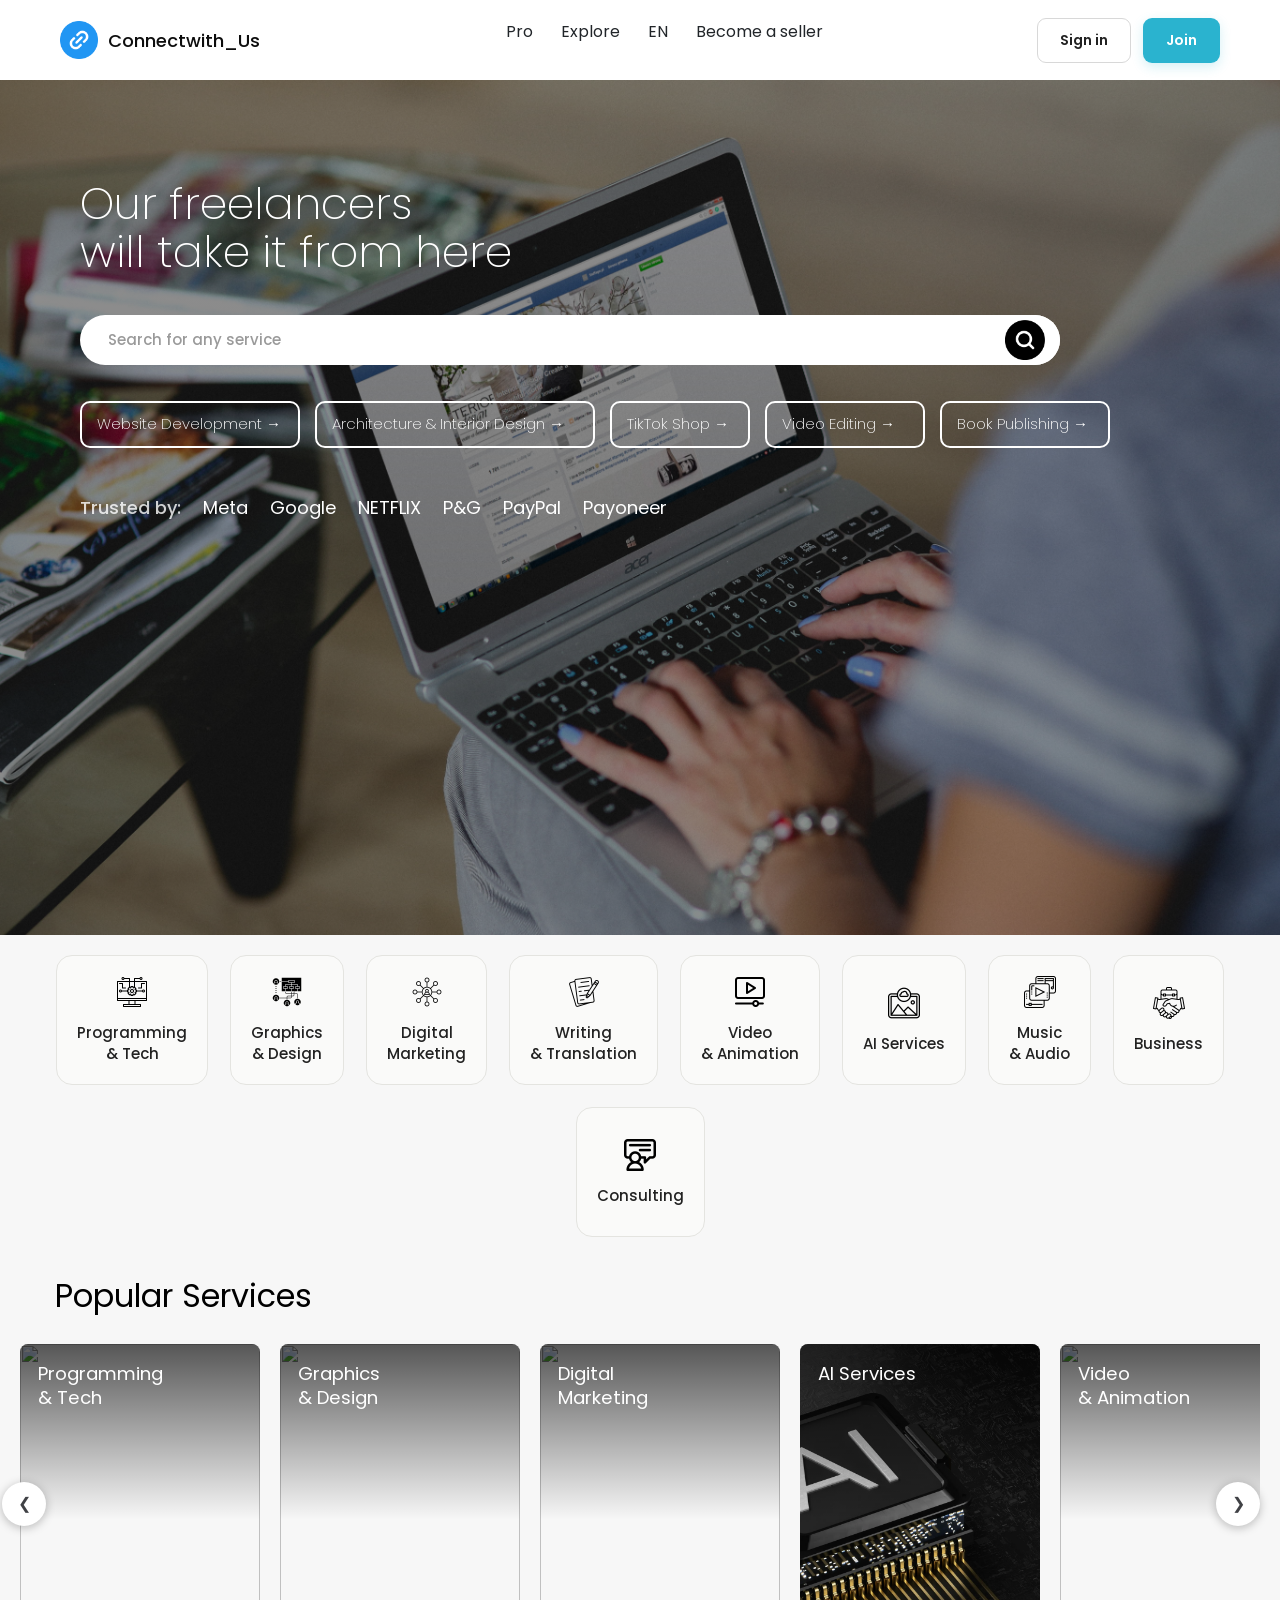
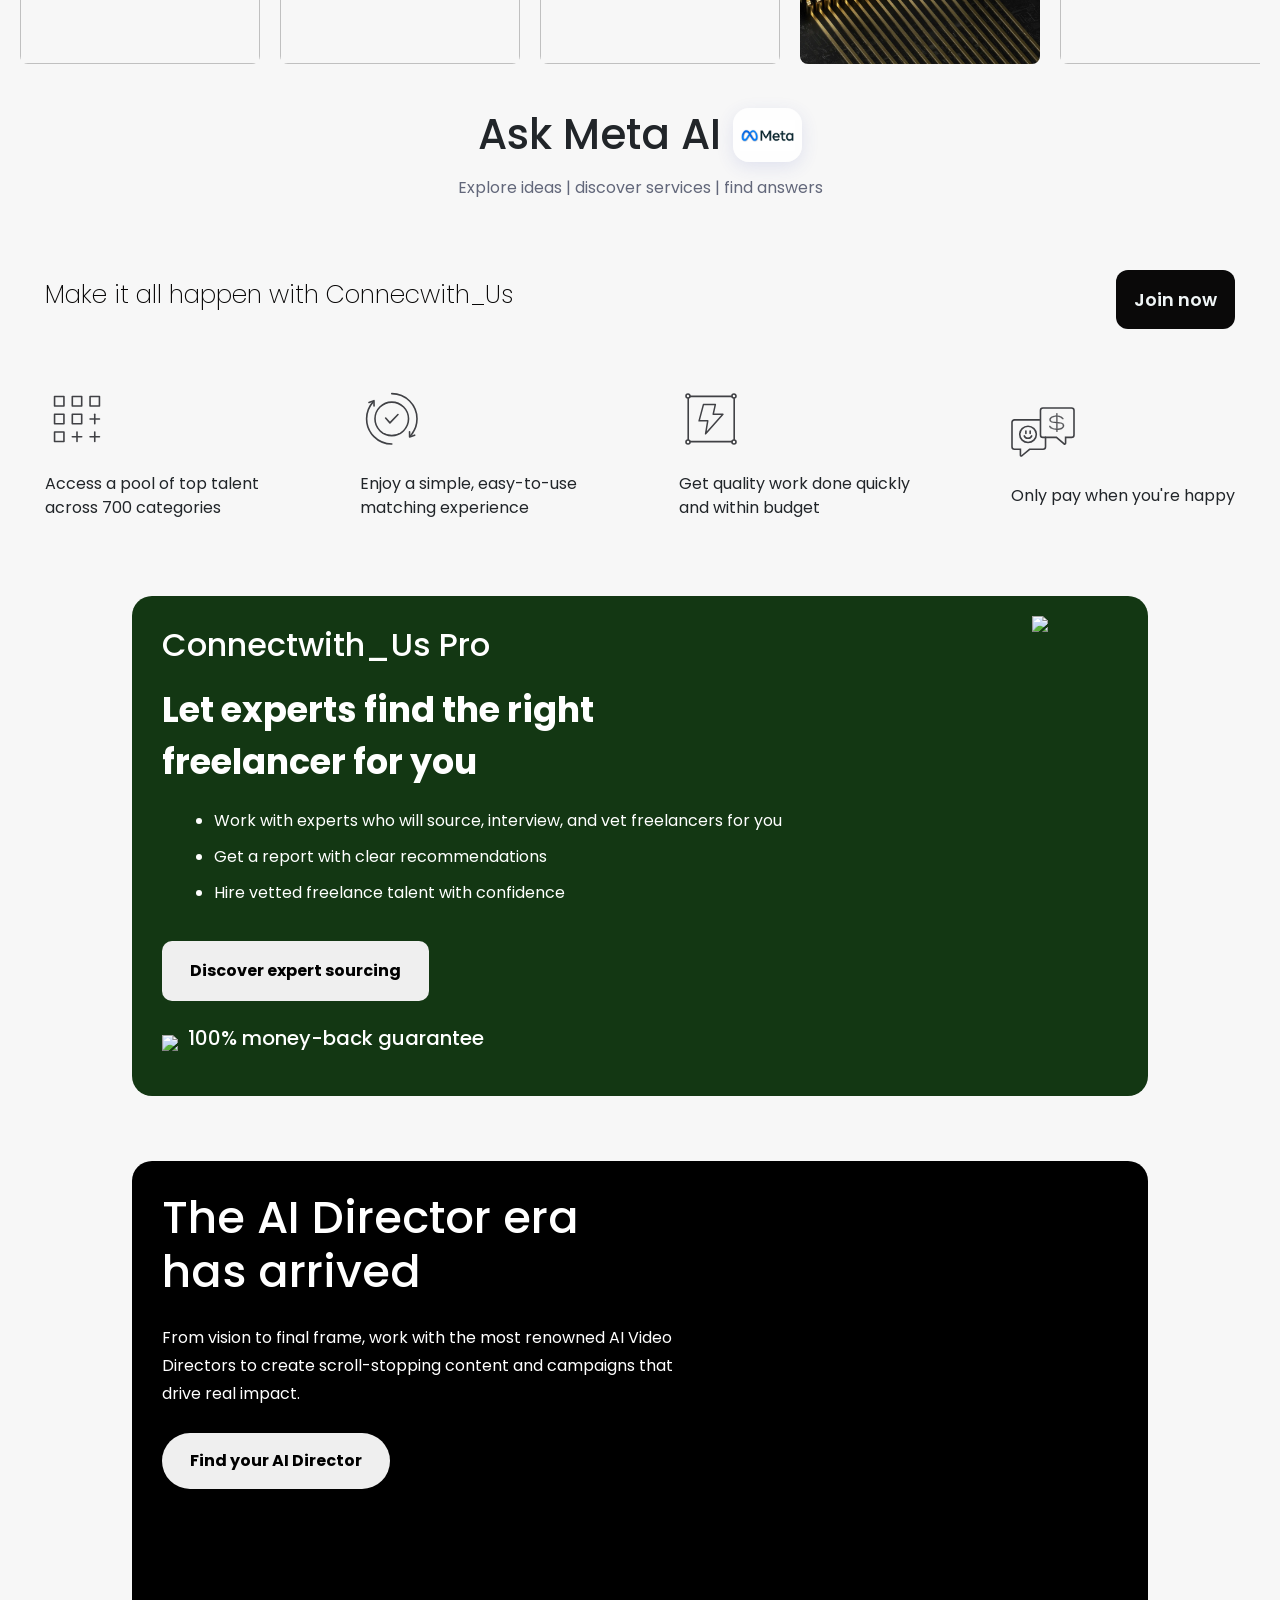
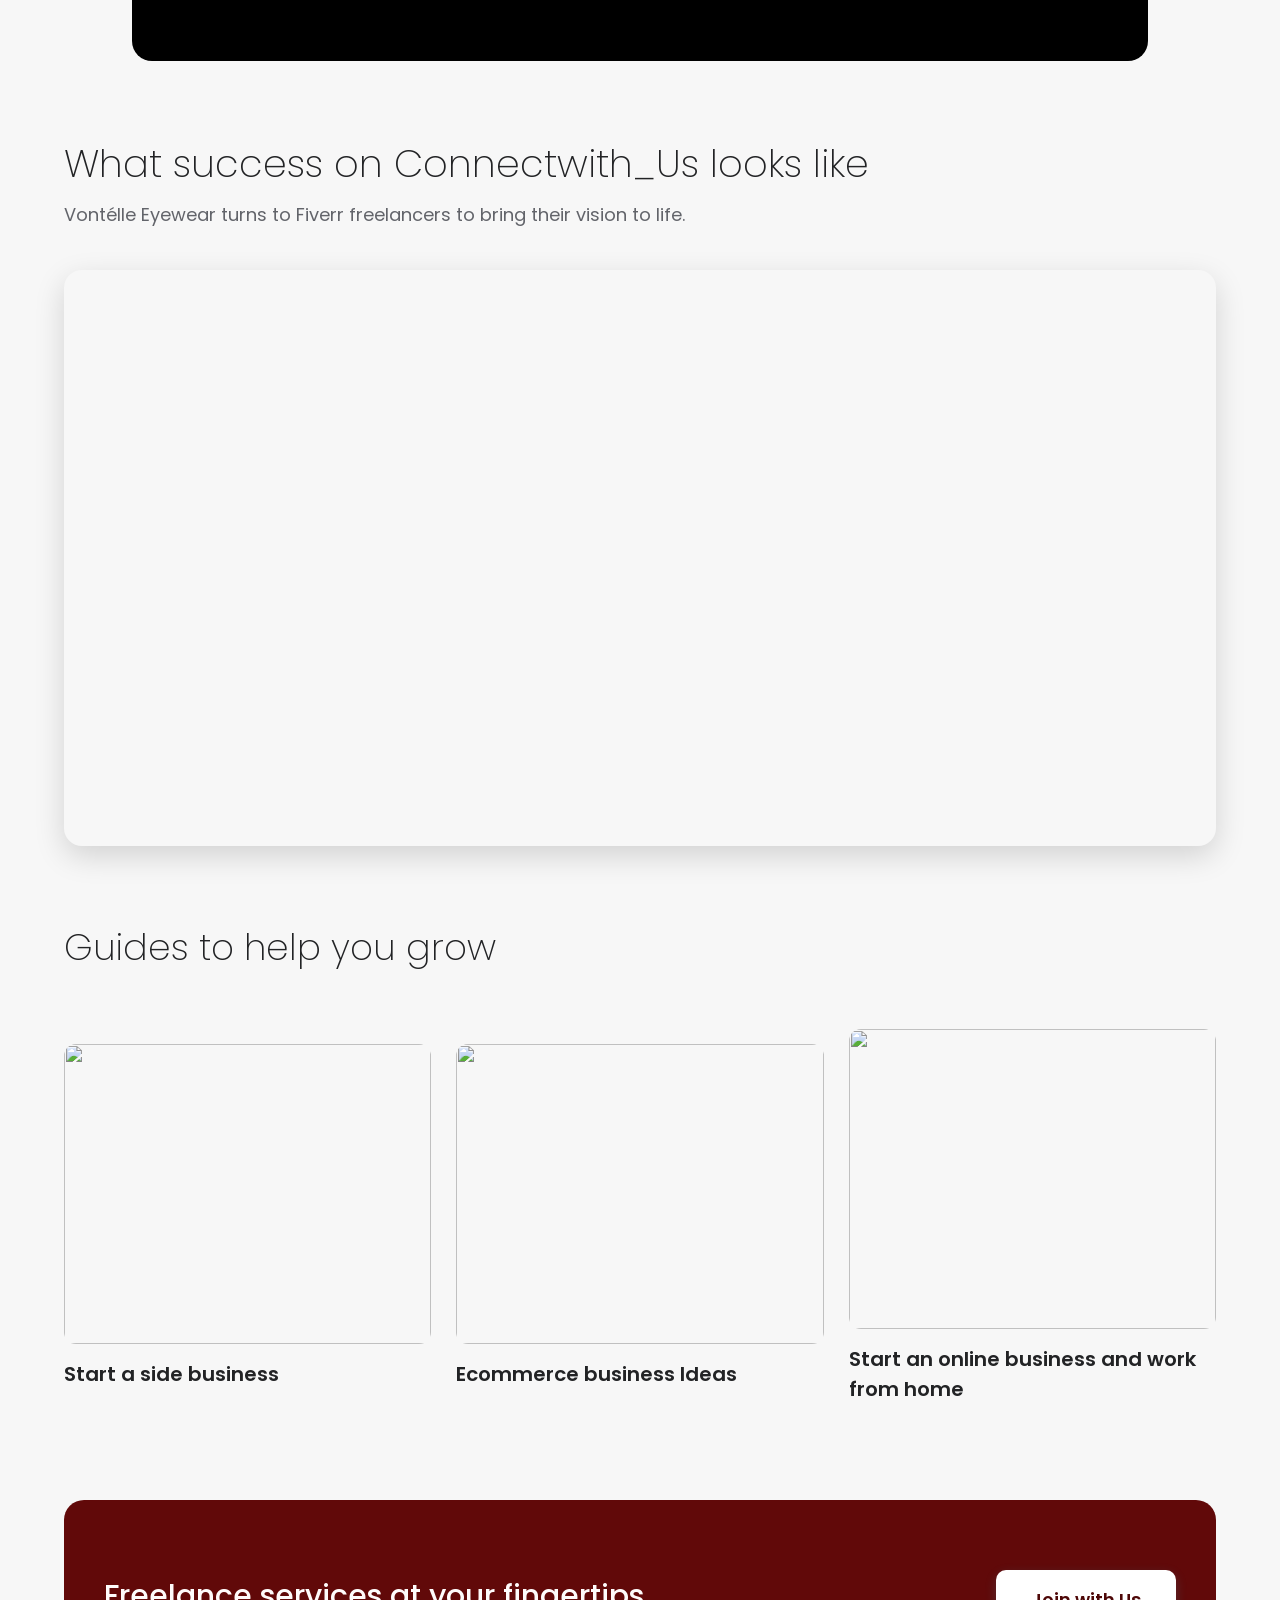
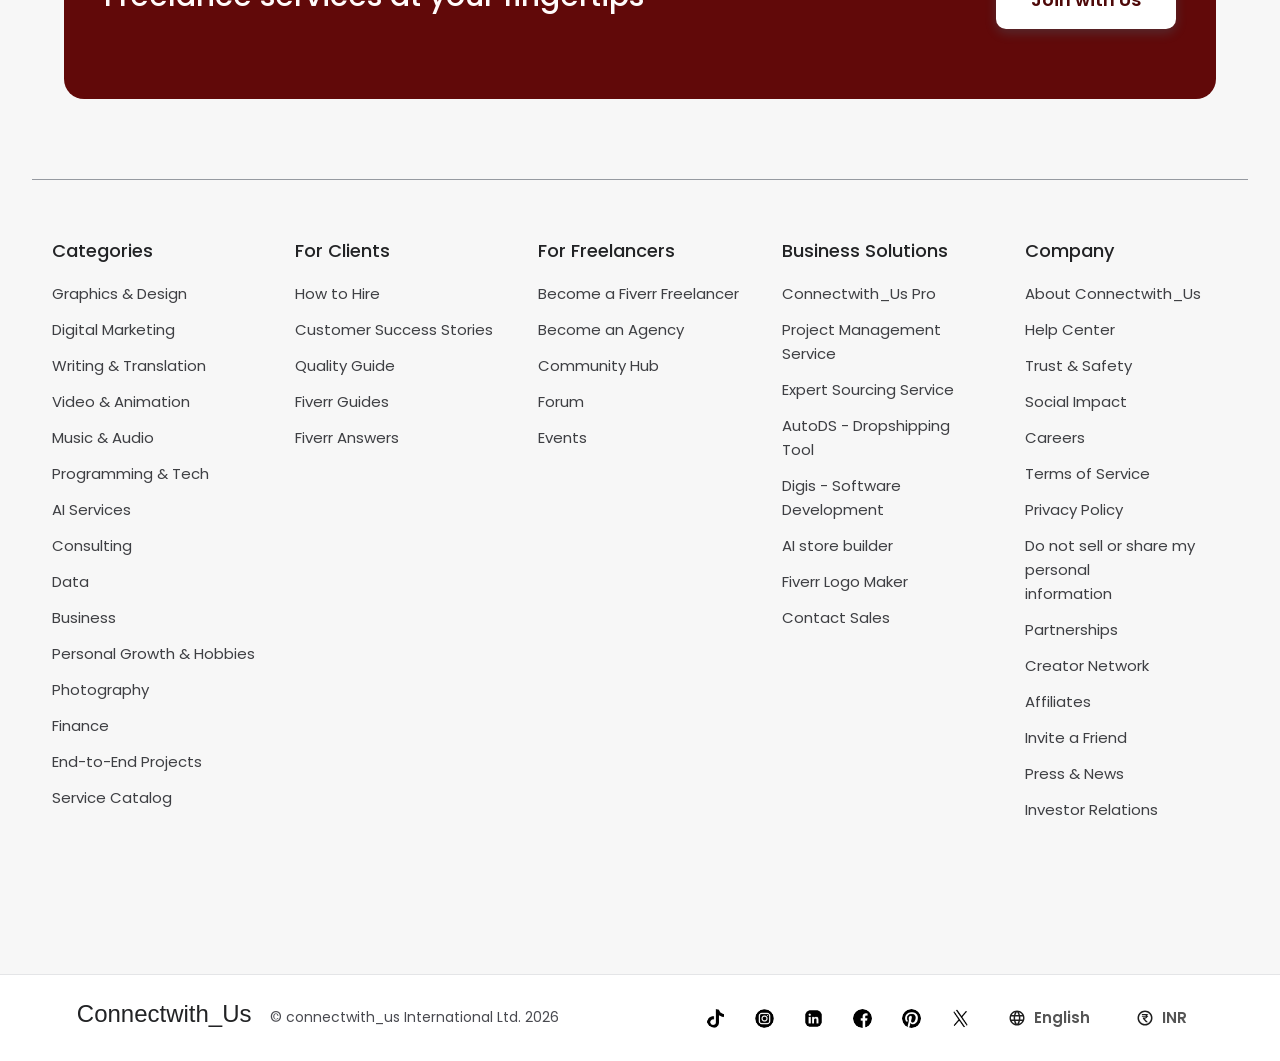
==== commit a430b132: "Add files via upload" ====
--- a/index.html
+++ b/index.html
@@ -161,32 +161,32 @@
                 <button class="prev-btn" id="left-btn" aria-label="Scroll left"> &#10094;</button>
                 <div class="cards">
                     <div class="card11">
-                        <img src="images/usimages.webp/growtika-yGQmjh2uOTg-unsplash.webp">
+                        <img src="images/usimages.jpg/pexels-dkomov-34804000.jpg">
                         <p class="program1">Programming <br>& Tech</p>
                     </div>
                     <div class="card22">
-                        <img src="images/usimages.webp/ben-kolde-bs2Ba7t69mM-unsplash.webp">
+                        <img src="images/usimages.jpg/pexels-shkrabaanthony-4348403.jpg">
                         <p class="design1">Graphics<br> & Design</p>
                     </div>
                     <div class="card33">
-                        <img src="images/usimages.webp/fotis-fotopoulos-6sAl6aQ4OWI-unsplash.webp">
+                        <img src="images/usimages.jpg/pexels-fauxels-3183188.jpg">
                         <p class="digital1">Digital <br>Marketing</p>
                     </div>
                     <div class="card44">
                         <img src="images/usimages.webp/igor-omilaev-IsYT5rUuVcs-unsplash.webp">
-                        <p class="writing1">Writing <br>& Translation</p>
+                        <p class="writing1">AI Services</p>
                     </div>
                     <div class="card55">
-                        <img src="images/usimages.webp/jakob-owens-l82NzBSYbj0-unsplash.webp">
+                        <img src="images/usimages.jpg/pexels-fukajaz-31718971.jpg">
                         <p class="video1">Video <br>& Animation</p>
                     </div>
                     <div class="card66">
-                        <img src="images/usimages.webp/jaredd-craig-HH4WBGNyltc-unsplash.webp">
-                        <p class="ai1">AI Services</p>
+                        <img src="images/usimages.jpg/pexels-seymasungr-1499342462-31373574.jpg">
+                        <p class="ai1">Writing <br>& Translation</p>
                     </div>
                     <div class="card77">
-                        <img src="images/usimages.webp/jonathan-borba-UisC7KLAWjs-unsplash.webp">
-                        <p class="music1">Music <br>& Audio</p>
+                        <img src="images/usimages.jpg/pexels-mizunokozuki-12902930.jpg">
+                        <p class="music1">Consulting</p>
                     </div>
                     <div class="card88">
                         <img src="images/usimages.webp/pexels-ivan-s-7621358.webp">
@@ -194,7 +194,7 @@
                     </div>
                     <div class="card99">
                         <img src="images/usimages.webp/salah-darwish-TE40O_a3pWM-unsplash.webp">
-                        <p class="consult1">Consulting</p>
+                        <p class="consult1">Music <br>& Audio</p>
                     </div>
                 </div>
                 <button class="nxt-btn" id="right-btn" aria-label="Scroll right">&#10095;</button>
@@ -229,9 +229,10 @@
         <div class="make-it">
             <h3>Make it all happen with Connecwith_Us</h3>
             <div class="join-now">
-                <button>Join now</button>
-            </div>
-        </div>
+                <button class="join-area" id="join-btn">Join now</button>
+            </div>
+        </div>
+
         <!--Top talent | Easy to use | work done | pay happy-->
         <div class="temp">
             <div class="top">
@@ -317,7 +318,7 @@
         <!--Fingertips-->
         <div class="finger-section">
             <h2>Freelance services at your fingertips</h2>
-            <button>Join with Us</button>
+            <button class="join-area" id="join-trigger">Join with Us</button>
         </div>
         <!--Business solutions and categories & clients-->
         <div class="business-solutions">
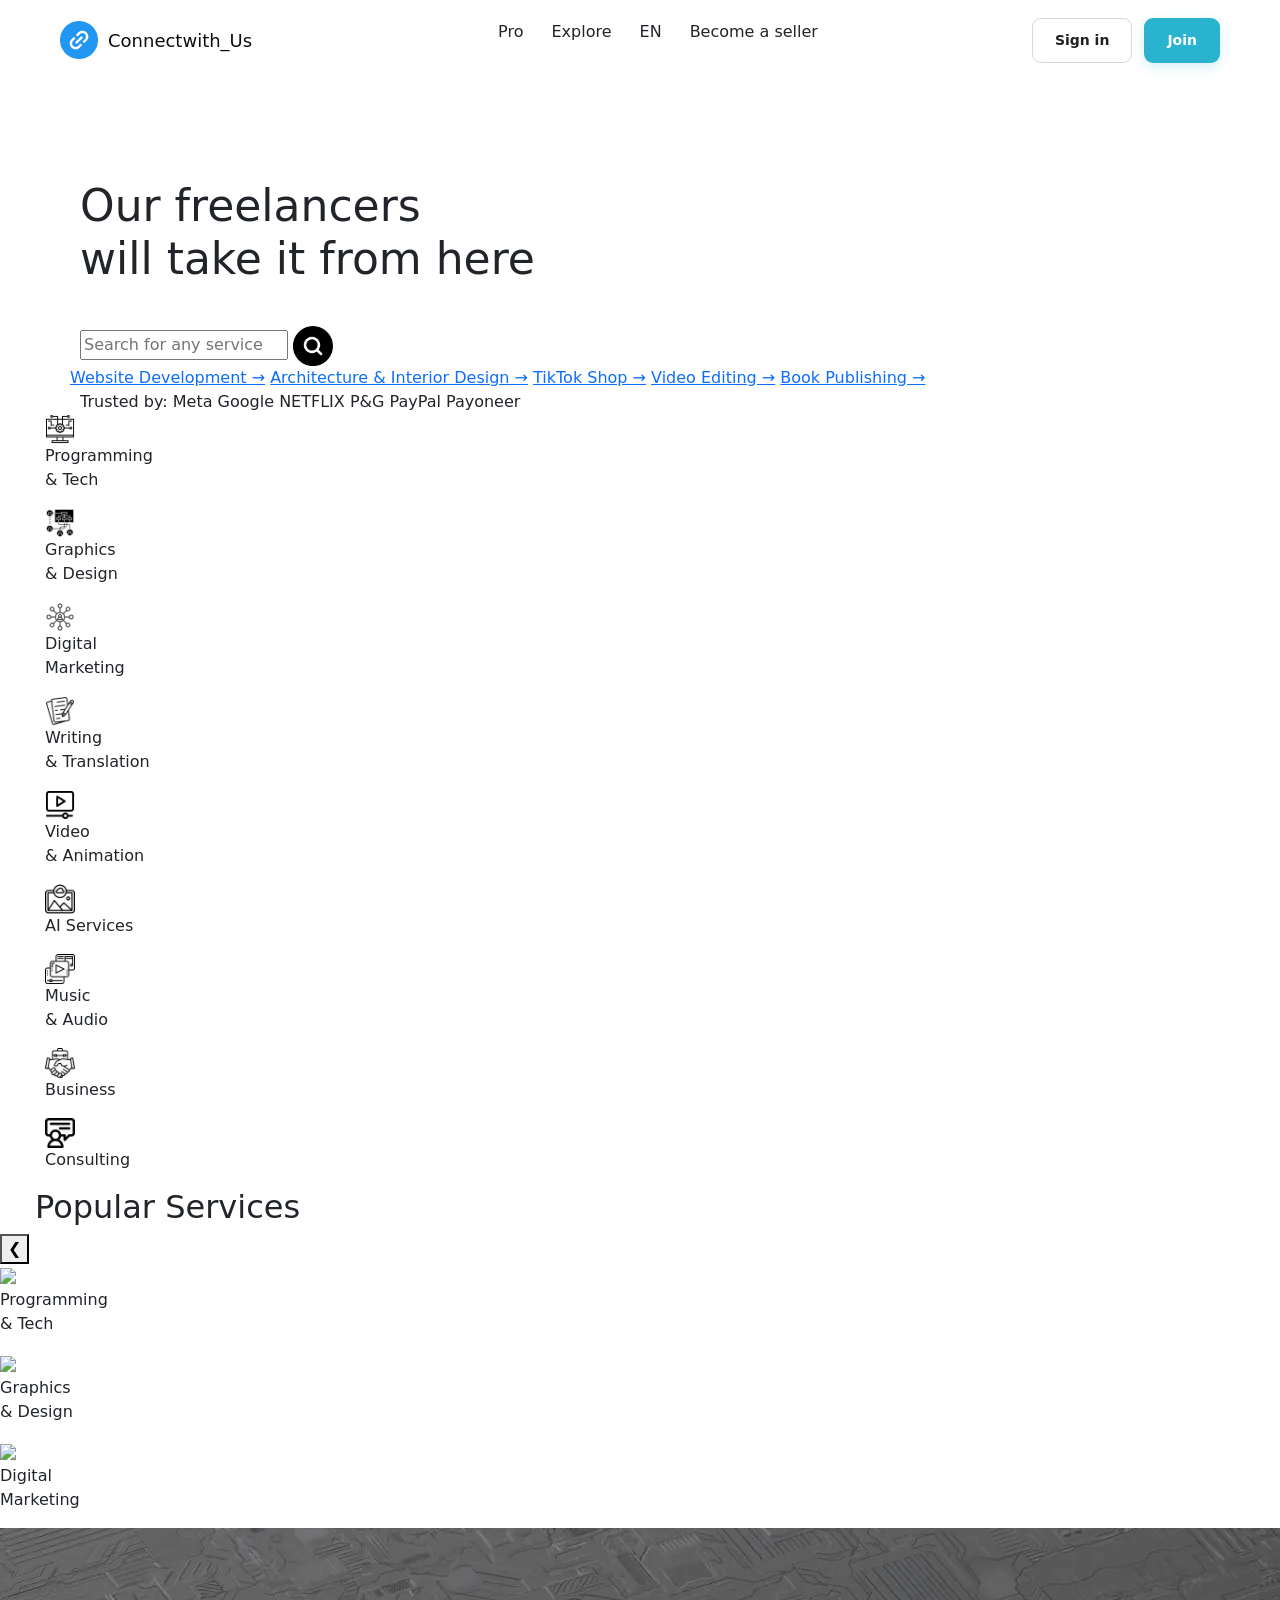
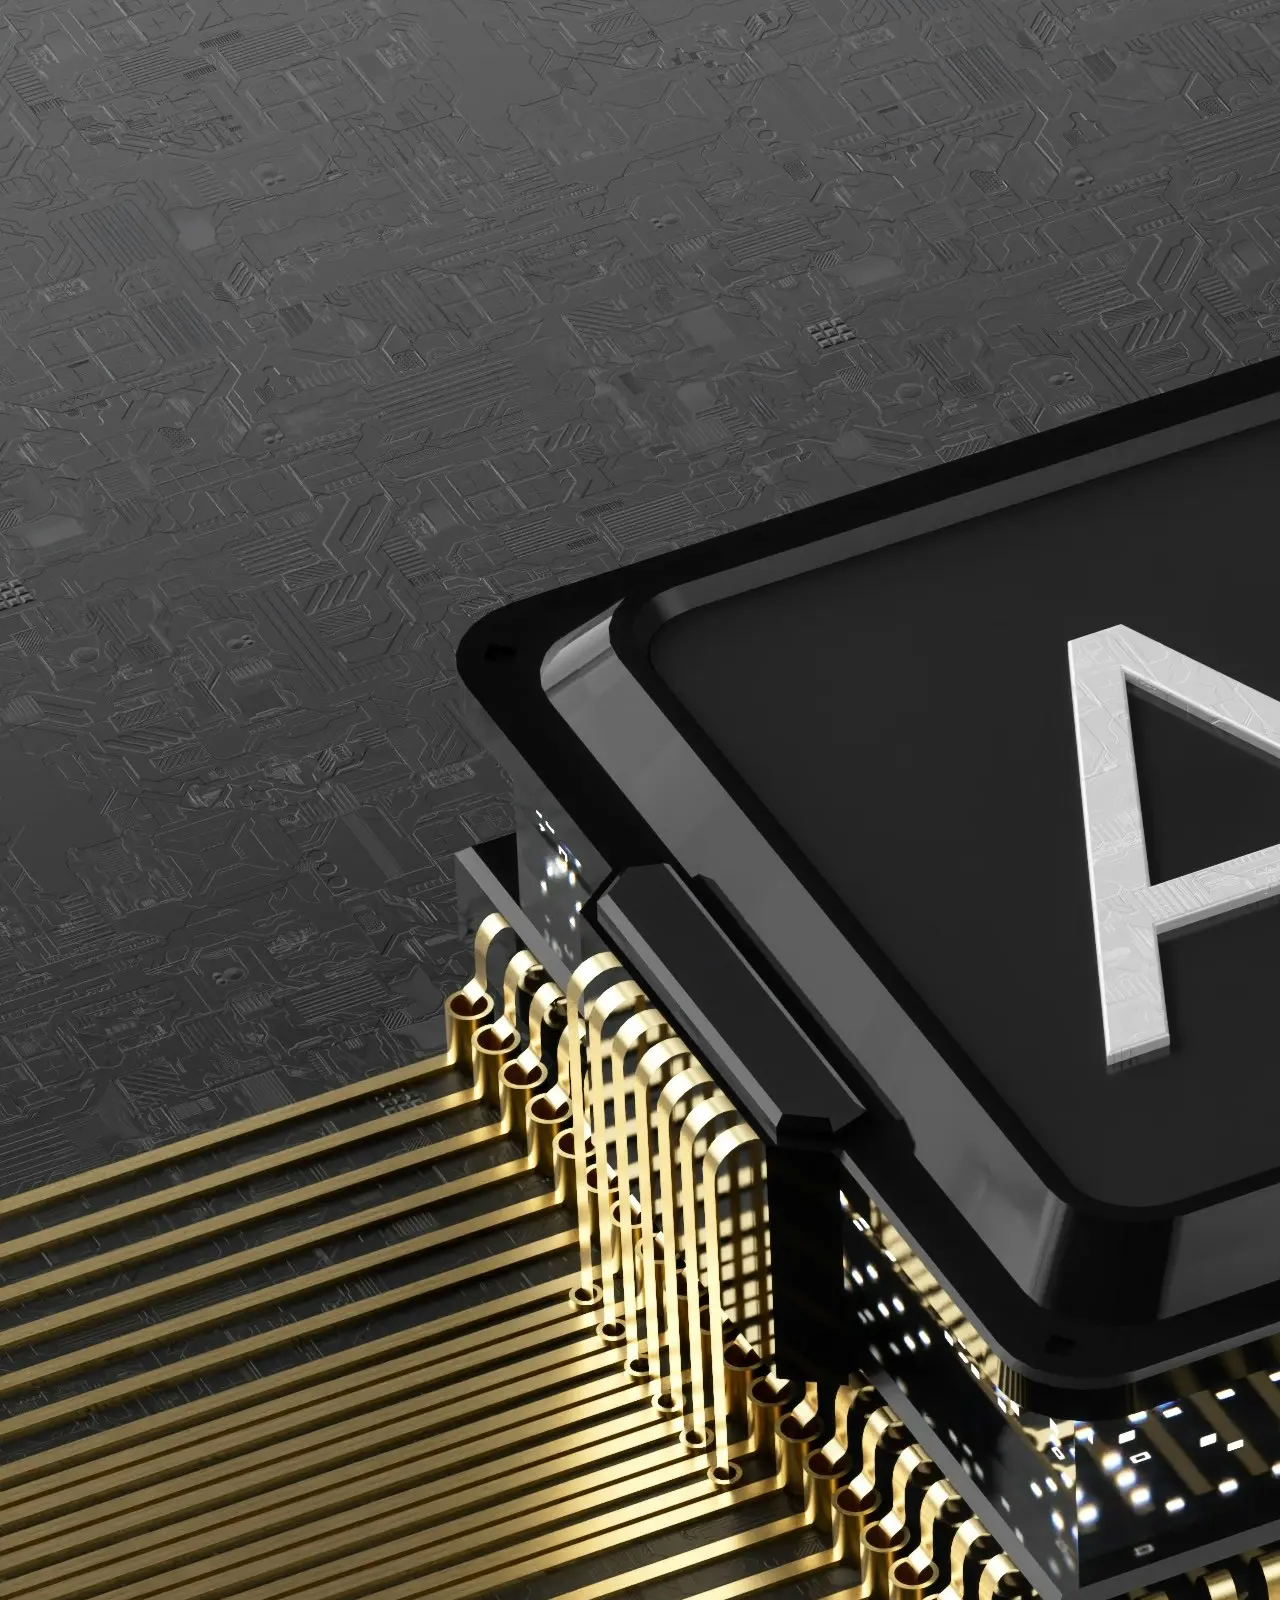
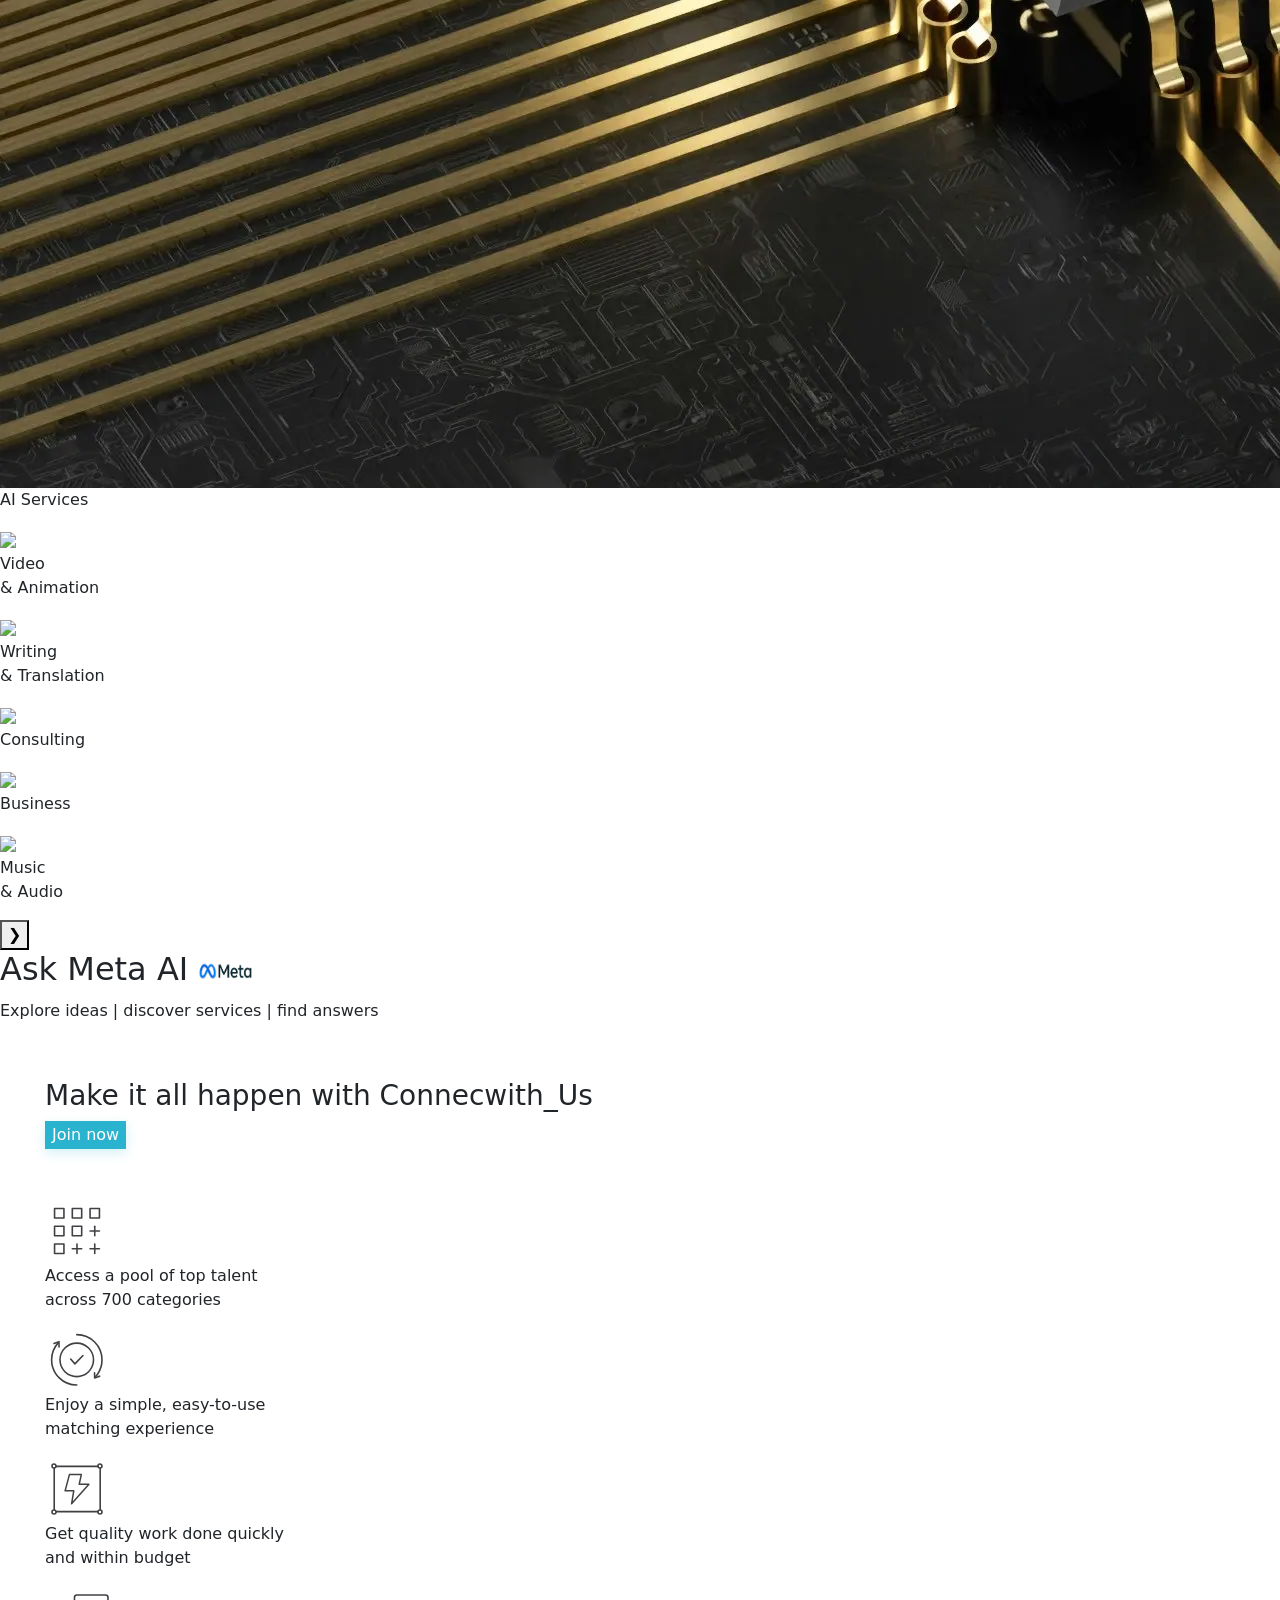
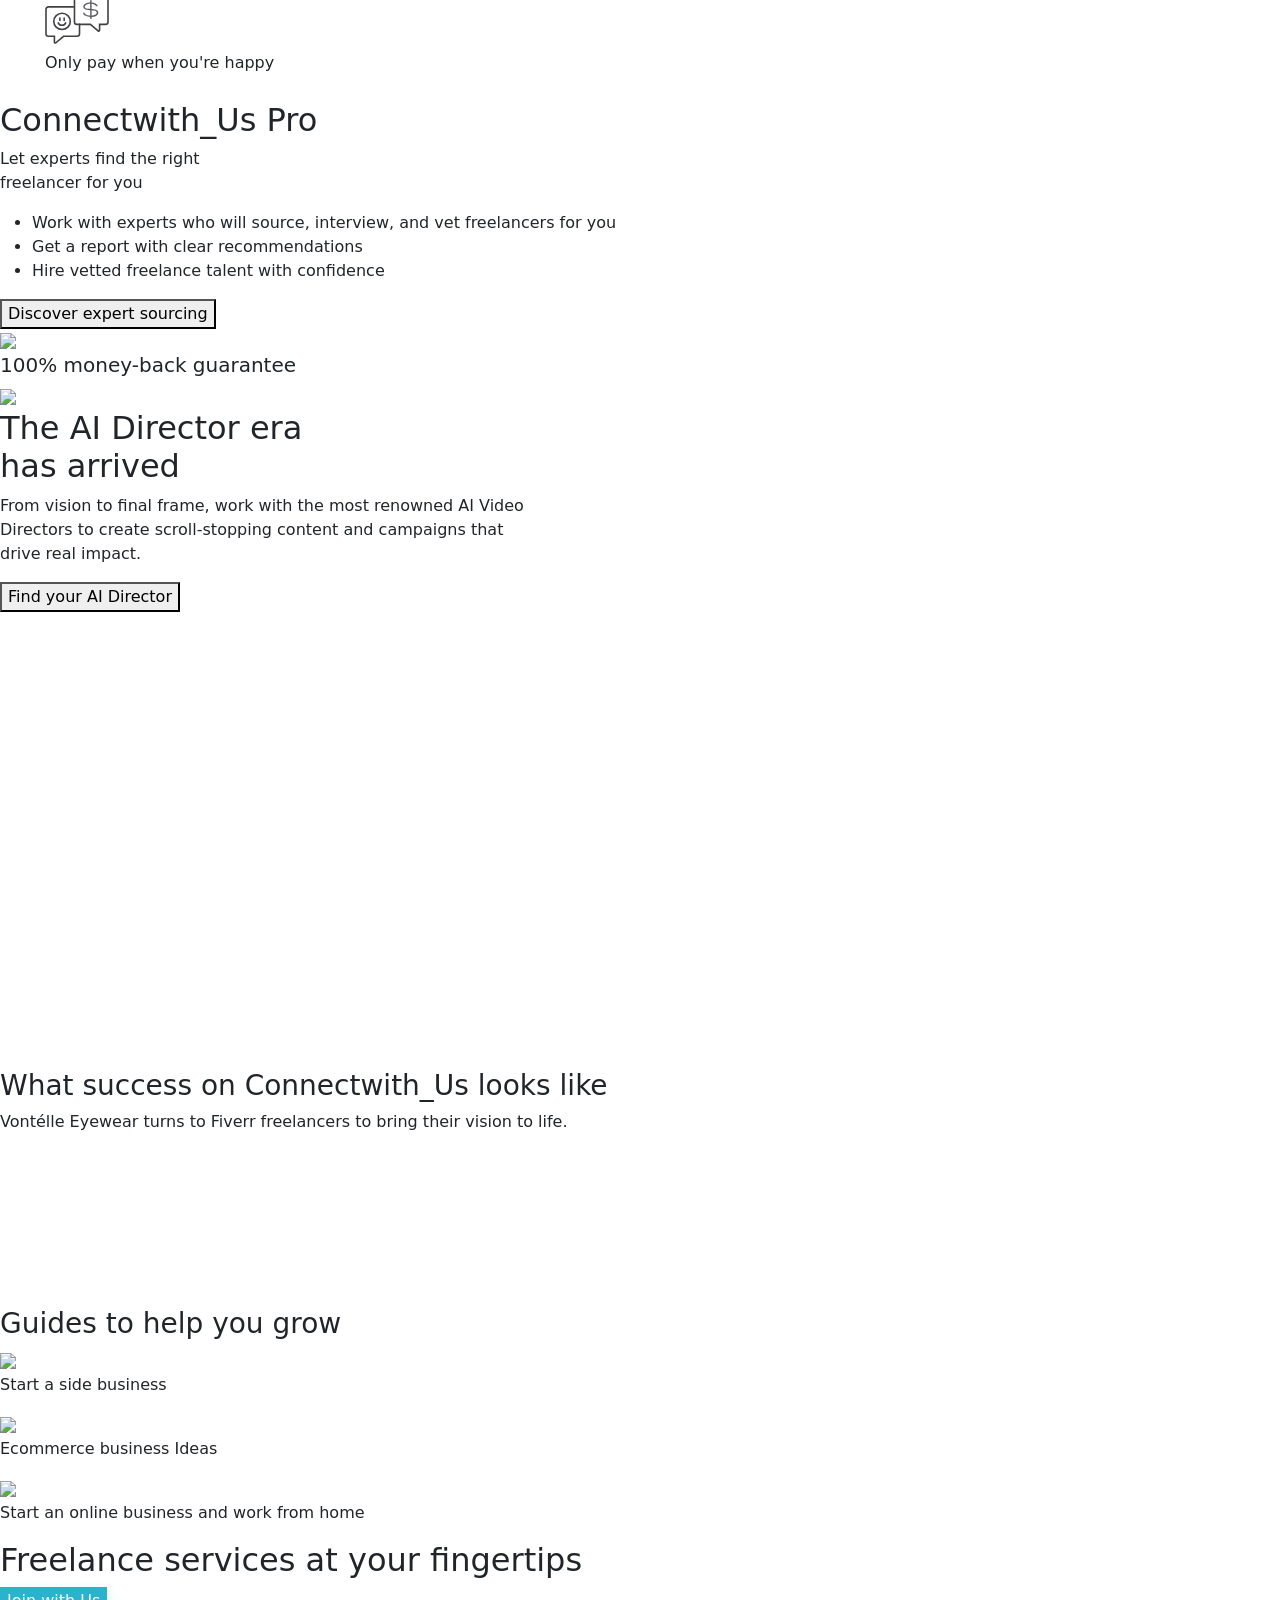
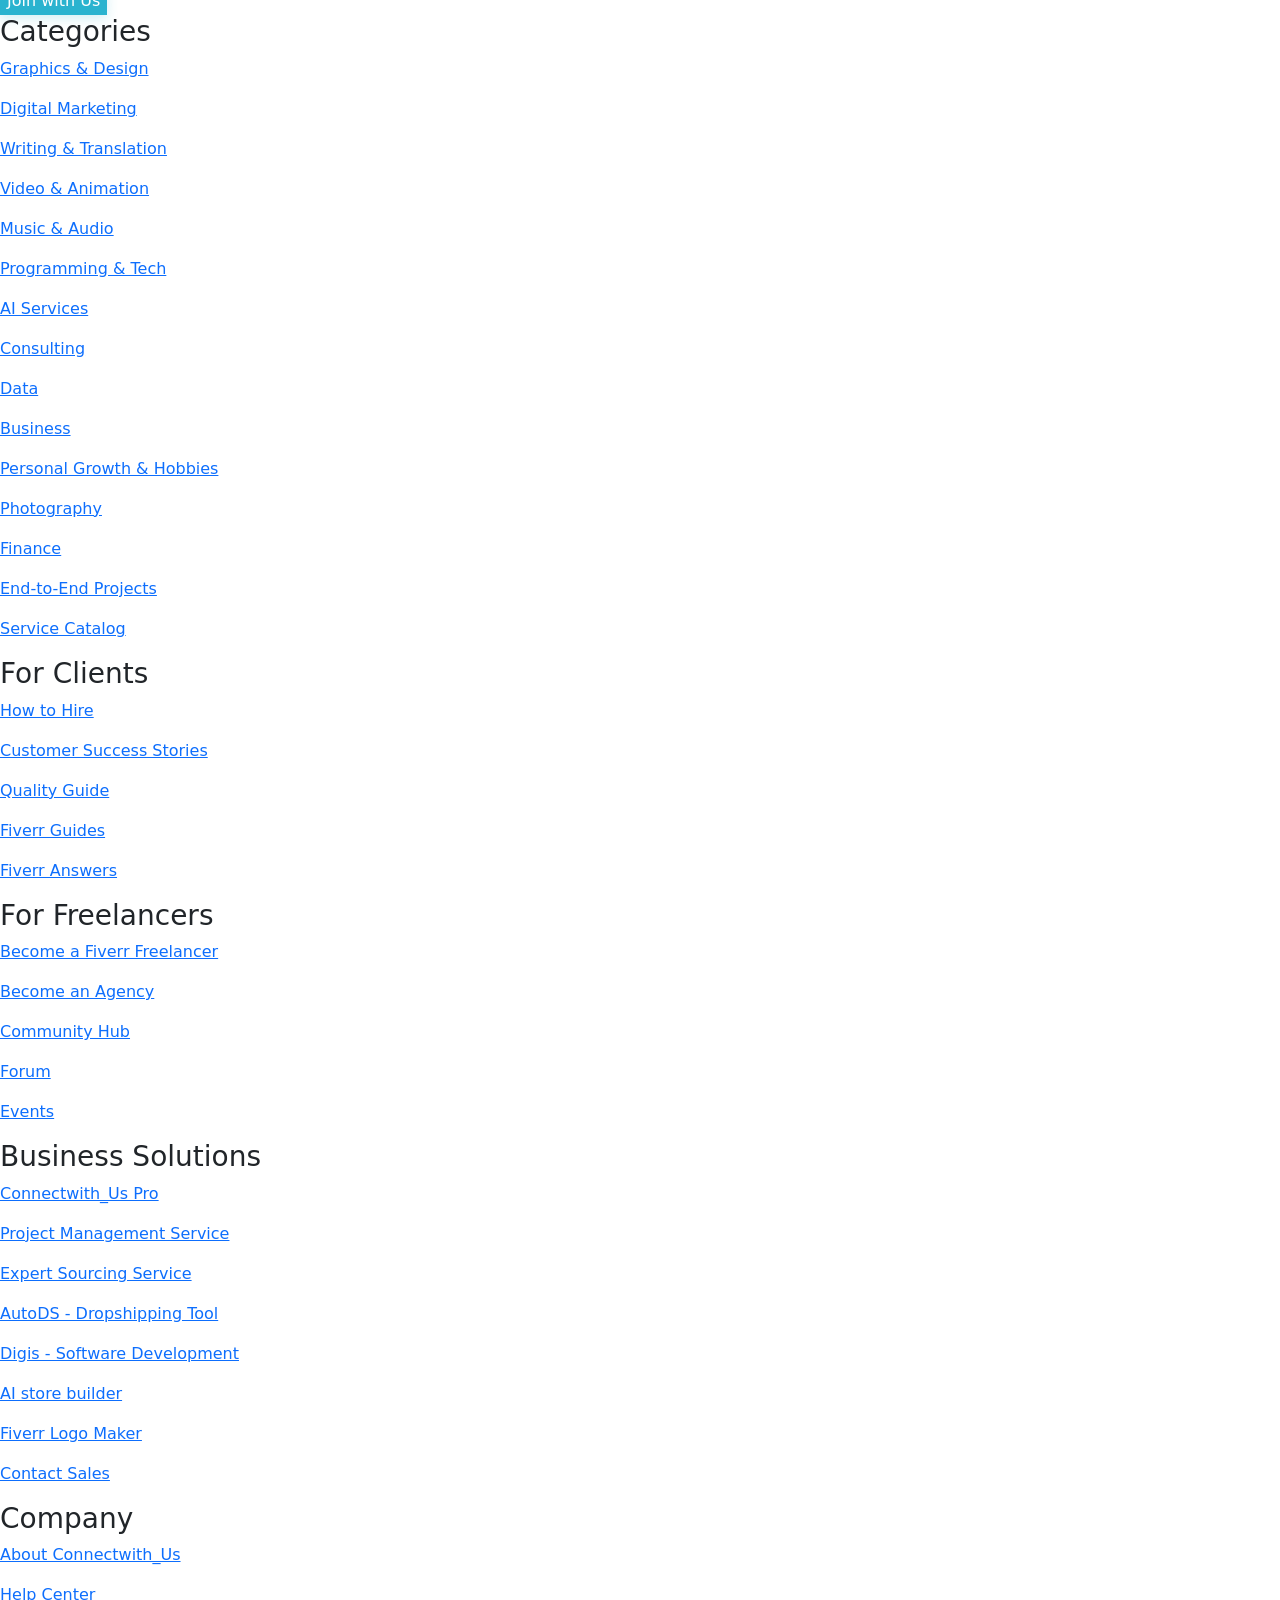
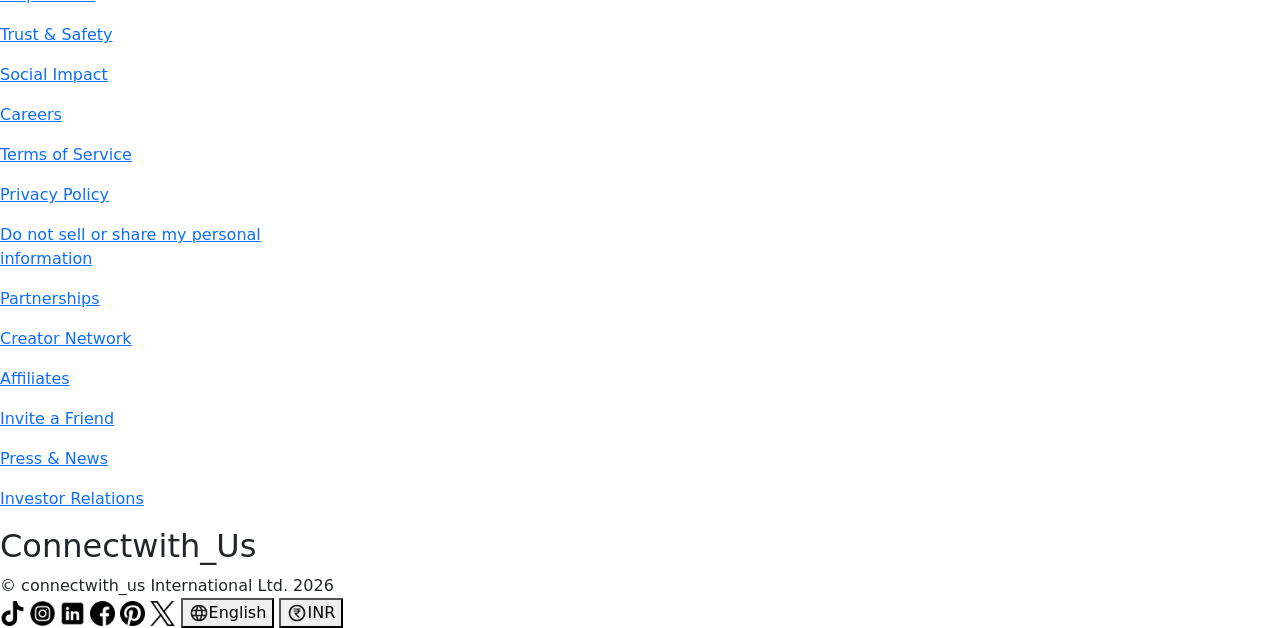
==== commit 60ceb78c: "Add files via upload" ====
--- a/index.html
+++ b/index.html
@@ -5,6 +5,10 @@
     <meta charset="UTF-8">
     <meta name="viewport" content="width=device-width, initial-scale=1.0">
     <title>ConnectWith_Us</title>
+    <link rel="stylesheet" href="css/container.css">
+    <link rel="stylesheet" href="css/header.css">
+    <link rel="stylesheet" href="css/main.css">
+    <link rel="stylesheet" href="css/footer.css">
     <link rel="stylesheet" href="index.css">
 </head>
 
@@ -83,421 +87,435 @@
                 </div>
             </div>
         </div>
-        <!--content seen by people-->
-        <div class="content-section">
-            <h2 class="our-heading">Our freelancers<br>will take it from here</h2>
-            <div class="search-bar">
-                <input type="text" placeholder="Search for any service" id="input-section">
-                <span id="search-btn">
-                    <img src="images/usimages.png/search (1).png" height="40">
-                </span>
-            </div>
-            <div id="google-answer"></div>
-            <div class="connection-section">
-                <a href="development.html" class="web" target="_blank" rel="noopener noreferrer">Website Development
-                    →</a>
-                <a href="interior.html" class="design" target="_blank" rel="noopener noreferrer">Architecture & Interior
-                    Design →</a>
-                <a href="tiktok.html" class="tiktok" target="_blank" rel="noopener noreferrer">TikTok Shop →</a>
-                <a href="editing.html" class="video" target="_blank" rel="noopener noreferrer">Video Editing →</a>
-                <a href="book.html" class="book" target="_blank" rel="noopener noreferrer">Book Publishing →</a>
-            </div>
-            <div class="trustby">
-                <span>Trusted by:</span>
-                <span>Meta</span>
-                <span>Google</span>
-                <span>NETFLIX</span>
-                <span>P&G</span>
-                <span>PayPal</span>
-                <span>Payoneer</span>
-            </div>
-        </div>
-
-        <!--Grid container-->
-        <div class="grid-container">
-            <div class="card1">
-                <img src="images/usimages.png/software-development.png" height="30">
-                <p class="program">Programming <br>& Tech</p>
-            </div>
-            <div class="card2">
-                <img src="images/usimages.png/organization.png" height="30">
-                <p class="graphd">Graphics <br>& Design</p>
-            </div>
-            <div class="card3">
-                <img src="images/usimages.png/social-marketing.png" height="30">
-                <p class="digital">Digital<br> Marketing</p>
-            </div>
-            <div class="card4">
-                <img src="images/usimages.png/copy-writing.png" height="30">
-                <p class="writing">Writing <br>& Translation</p>
-            </div>
-            <div class="card5">
-                <img src="images/usimages.png/video.png" height="30">
-                <p class="vidanim">Video <br>& Animation</p>
-            </div>
-            <div class="card6">
-                <img src="images/usimages.png/cloud.png" height="30">
-                <p class="ai">AI Services</p>
-            </div>
-            <div class="card7">
-                <img src="images/usimages.png/multimedia.png" height="30">
-                <p class="music">Music <br>& Audio</p>
-            </div>
-            <div class="card8">
-                <img src="images/usimages.png/cooperation.png" height="30">
-                <p class="business">Business</p>
-            </div>
-            <div class="card9">
-                <img src="images/usimages.png/consultation.png" height="30">
-                <p class="consult">Consulting</p>
-            </div>
-
-        </div>
-
-        <!--Popular services-->
-        <div class="popular-services">
-            <h2 class="service-area">Popular Services</h2>
-            <div class="sliders" id="slider-container">
-                <button class="prev-btn" id="left-btn" aria-label="Scroll left"> &#10094;</button>
-                <div class="cards">
-                    <div class="card11">
-                        <img src="images/usimages.jpg/pexels-dkomov-34804000.jpg">
-                        <p class="program1">Programming <br>& Tech</p>
+
+        <div class="main-section">
+            <!--content seen by people-->
+            <div class="content-section">
+                <h2 class="our-heading">Our freelancers<br>will take it from here</h2>
+                <div class="search-bar">
+                    <input type="text" placeholder="Search for any service" id="input-section">
+                    <span id="search-btn">
+                        <img src="images/usimages.png/search (1).png" height="40">
+                    </span>
+                </div>
+                <div id="google-answer"></div>
+                <div class="connection-section">
+                    <a href="../Frontend/pages/development.html" class="web" target="_blank" rel="noopener noreferrer">Website Development
+                        →</a>
+                    <a href="../Frontend/pages/interior.html" class="design" target="_blank" rel="noopener noreferrer">Architecture &
+                        Interior
+                        Design →</a>
+                    <a href="../Frontend/pages/tiktok.html" class="tiktok" target="_blank" rel="noopener noreferrer">TikTok Shop →</a>
+                    <a href="../Frontend/pages/editing.html" class="video" target="_blank" rel="noopener noreferrer">Video Editing →</a>
+                    <a href="../Frontend/pages/book.html" class="book" target="_blank" rel="noopener noreferrer">Book Publishing →</a>
+                </div>
+                <div class="trustby">
+                    <span>Trusted by:</span>
+                    <span>Meta</span>
+                    <span>Google</span>
+                    <span>NETFLIX</span>
+                    <span>P&G</span>
+                    <span>PayPal</span>
+                    <span>Payoneer</span>
+                </div>
+            </div>
+
+            <!--Grid container-->
+            <div class="grid-container">
+                <div class="card1">
+                    <img src="images/usimages.png/software-development.png" height="30">
+                    <p class="program">Programming <br>& Tech</p>
+                </div>
+                <div class="card2">
+                    <img src="images/usimages.png/organization.png" height="30">
+                    <p class="graphd">Graphics <br>& Design</p>
+                </div>
+                <div class="card3">
+                    <img src="images/usimages.png/social-marketing.png" height="30">
+                    <p class="digital">Digital<br> Marketing</p>
+                </div>
+                <div class="card4">
+                    <img src="images/usimages.png/copy-writing.png" height="30">
+                    <p class="writing">Writing <br>& Translation</p>
+                </div>
+                <div class="card5">
+                    <img src="images/usimages.png/video.png" height="30">
+                    <p class="vidanim">Video <br>& Animation</p>
+                </div>
+                <div class="card6">
+                    <img src="images/usimages.png/cloud.png" height="30">
+                    <p class="ai">AI Services</p>
+                </div>
+                <div class="card7">
+                    <img src="images/usimages.png/multimedia.png" height="30">
+                    <p class="music">Music <br>& Audio</p>
+                </div>
+                <div class="card8">
+                    <img src="images/usimages.png/cooperation.png" height="30">
+                    <p class="business">Business</p>
+                </div>
+                <div class="card9">
+                    <img src="images/usimages.png/consultation.png" height="30">
+                    <p class="consult">Consulting</p>
+                </div>
+
+            </div>
+
+            <!--Popular services-->
+            <div class="popular-services">
+                <h2 class="service-area">Popular Services</h2>
+                <div class="sliders" id="slider-container">
+                    <button class="prev-btn" id="left-btn" aria-label="Scroll left"> &#10094;</button>
+                    <div class="cards">
+                        <div class="card11">
+                            <img src="images/usimages.jpg/pexels-dkomov-34804000.jpg">
+                            <p class="program1">Programming <br>& Tech</p>
+                        </div>
+                        <div class="card22">
+                            <img src="images/usimages.jpg/pexels-shkrabaanthony-4348403.jpg">
+                            <p class="design1">Graphics<br> & Design</p>
+                        </div>
+                        <div class="card33">
+                            <img src="images/usimages.jpg/pexels-fauxels-3183188.jpg">
+                            <p class="digital1">Digital <br>Marketing</p>
+                        </div>
+                        <div class="card44">
+                            <img src="images/usimages.webp/igor-omilaev-IsYT5rUuVcs-unsplash.webp">
+                            <p class="writing1">AI Services</p>
+                        </div>
+                        <div class="card55">
+                            <img src="images/usimages.jpg/pexels-fukajaz-31718971.jpg">
+                            <p class="video1">Video <br>& Animation</p>
+                        </div>
+                        <div class="card66">
+                            <img src="images/usimages.jpg/pexels-seymasungr-1499342462-31373574.jpg">
+                            <p class="ai1">Writing <br>& Translation</p>
+                        </div>
+                        <div class="card77">
+                            <img src="images/usimages.jpg/pexels-mizunokozuki-12902930.jpg">
+                            <p class="music1">Consulting</p>
+                        </div>
+                        <div class="card88">
+                            <img src="images/usimages.webp/pexels-ivan-s-7621358.webp">
+                            <p class="business1">Business</p>
+                        </div>
+                        <div class="card99">
+                            <img src="images/usimages.webp/salah-darwish-TE40O_a3pWM-unsplash.webp">
+                            <p class="consult1">Music <br>& Audio</p>
+                        </div>
                     </div>
-                    <div class="card22">
-                        <img src="images/usimages.jpg/pexels-shkrabaanthony-4348403.jpg">
-                        <p class="design1">Graphics<br> & Design</p>
+                    <button class="nxt-btn" id="right-btn" aria-label="Scroll right">&#10095;</button>
+                </div>
+            </div>
+
+            <!-- Ask something about the content in the Google search bar -->
+            <section class="ask-meta-section">
+                <h2 class="ask-meta">
+                    Ask Meta AI
+                    <span class="meta-icon">
+                        <img src="images/usimages.png/meta.png" alt="Meta AI" width="55" height="40">
+                    </span>
+                </h2>
+                <p class="ask-meta-subtitle">
+                    Explore ideas | discover services | find answers
+                </p>
+
+
+                <div class="google-search-container">
+
+                    <script async src="https://cse.google.com/cse.js?cx=45df417a659854ad8">
+                    </script>
+                    <div class="gcse-search"></div>
+
+                </div>
+
+
+            </section>
+
+            <!--Make it all happen with connectwith_us-->
+            <div class="make-it">
+                <h3>Make it all happen with Connecwith_Us</h3>
+                <div class="join-now">
+                    <button class="join-area" id="join-btn">Join now</button>
+                </div>
+            </div>
+
+            <!--Top talent | Easy to use | work done | pay happy-->
+            <div class="temp">
+                <div class="top">
+                    <img src="images/usimages.svg/image.svg">
+                    <p>Access a pool of top talent <br>across 700 categories</p>
+                </div>
+                <div class="easy-use">
+                    <img src="images/usimages.svg/image (1).svg">
+                    <p>Enjoy a simple, easy-to-use<br> matching experience</p>
+                </div>
+                <div class="work-done">
+                    <img src="images/usimages.svg/image (2).svg">
+                    <p>Get quality work done quickly <br>and within budget</p>
+                </div>
+                <div class="pay-happy">
+                    <img src="images/usimages.svg/happy.b67d619.svg">
+                    <p>Only pay when you're happy</p>
+                </div>
+            </div>
+
+            <!--Two big containers-->
+            <div class="two-boxes">
+                <div class="experts">
+                    <h2>Connectwith_Us Pro</h2>
+                    <p>Let experts find the right<br> freelancer for you</p>
+                    <ul>
+                        <li>Work with experts who will source, interview, and vet freelancers for you</li>
+                        <li>Get a report with clear recommendations</li>
+                        <li>Hire vetted freelance talent with confidence</li>
+                    </ul>
+                    <button class="expert-btn">Discover expert sourcing</button>
+                    <div class="h-img">
+                        <span>
+                            <img src="https://fiverr-res.cloudinary.com/image/upload/f_auto,q_auto/v1/attachments/generic_asset/asset/4011beb62973828e895fe8162424792d-1772630878104/money-back-guarantee-img.png"
+                                height="40" class="small-img">
+                        </span>
+                        <h5>100% money-back guarantee</h5>
                     </div>
-                    <div class="card33">
-                        <img src="images/usimages.jpg/pexels-fauxels-3183188.jpg">
-                        <p class="digital1">Digital <br>Marketing</p>
+                    <div class="expert-large">
+                        <img src="https://fiverr-res.cloudinary.com/image/upload/f_auto,q_auto/v1/attachments/generic_asset/asset/ee86a5ada6f7ab1c626e48091d54ca39-1773098956162/pro-banner-section-freelancers.png"
+                            height="400" class="large-img">
                     </div>
-                    <div class="card44">
-                        <img src="images/usimages.webp/igor-omilaev-IsYT5rUuVcs-unsplash.webp">
-                        <p class="writing1">AI Services</p>
+                </div>
+                <div class="ai-directors">
+                    <h2>The AI Director era<br>has arrived</h2>
+                    <p>From vision to final frame, work with the most renowned AI Video<br> Directors to create
+                        scroll-stopping content and campaigns that<br> drive real impact.</p>
+                    <button class="ai-btn">Find your AI Director</button>
+                    <div class="ai-video">
+                        <video
+                            src="https://fiverr-res.cloudinary.com/video/upload/t_fiverr_hd_nl/v1/video-attachments/generic_asset/asset/14957b0be6378e1fd212193f81962000-1774365803723/all%20directors%20for%20gif%20fixed"
+                            autoplay muted loop,, height="450"></video>
                     </div>
-                    <div class="card55">
-                        <img src="images/usimages.jpg/pexels-fukajaz-31718971.jpg">
-                        <p class="video1">Video <br>& Animation</p>
-                    </div>
-                    <div class="card66">
-                        <img src="images/usimages.jpg/pexels-seymasungr-1499342462-31373574.jpg">
-                        <p class="ai1">Writing <br>& Translation</p>
-                    </div>
-                    <div class="card77">
-                        <img src="images/usimages.jpg/pexels-mizunokozuki-12902930.jpg">
-                        <p class="music1">Consulting</p>
-                    </div>
-                    <div class="card88">
-                        <img src="images/usimages.webp/pexels-ivan-s-7621358.webp">
-                        <p class="business1">Business</p>
-                    </div>
-                    <div class="card99">
-                        <img src="images/usimages.webp/salah-darwish-TE40O_a3pWM-unsplash.webp">
-                        <p class="consult1">Music <br>& Audio</p>
-                    </div>
-                </div>
-                <button class="nxt-btn" id="right-btn" aria-label="Scroll right">&#10095;</button>
-            </div>
-        </div>
-
-        <!-- Ask something about the content in the Google search bar -->
-        <section class="ask-meta-section">
-            <h2 class="ask-meta">
-                Ask Meta AI
-                <span class="meta-icon">
-                    <img src="images/usimages.png/meta.png" alt="Meta AI" width="55" height="40">
-                </span>
-            </h2>
-            <p class="ask-meta-subtitle">
-                Explore ideas | discover services | find answers
-            </p>
-
-
-            <div class="google-search-container">
-
-                <script async src="https://cse.google.com/cse.js?cx=45df417a659854ad8">
-                </script>
-                <div class="gcse-search"></div>
-
-            </div>
-
-
-        </section>
-
-        <!--Make it all happen with connectwith_us-->
-        <div class="make-it">
-            <h3>Make it all happen with Connecwith_Us</h3>
-            <div class="join-now">
-                <button class="join-area" id="join-btn">Join now</button>
-            </div>
-        </div>
-
-        <!--Top talent | Easy to use | work done | pay happy-->
-        <div class="temp">
-            <div class="top">
-                <img src="images/usimages.svg/image.svg">
-                <p>Access a pool of top talent <br>across 700 categories</p>
-            </div>
-            <div class="easy-use">
-                <img src="images/usimages.svg/image (1).svg">
-                <p>Enjoy a simple, easy-to-use<br> matching experience</p>
-            </div>
-            <div class="work-done">
-                <img src="images/usimages.svg/image (2).svg">
-                <p>Get quality work done quickly <br>and within budget</p>
-            </div>
-            <div class="pay-happy">
-                <img src="images/usimages.svg/happy.b67d619.svg">
-                <p>Only pay when you're happy</p>
-            </div>
-        </div>
-
-        <!--Two big containers-->
-        <div class="two-boxes">
-            <div class="experts">
-                <h2>Connectwith_Us Pro</h2>
-                <p>Let experts find the right<br> freelancer for you</p>
-                <ul>
-                    <li>Work with experts who will source, interview, and vet freelancers for you</li>
-                    <li>Get a report with clear recommendations</li>
-                    <li>Hire vetted freelance talent with confidence</li>
-                </ul>
-                <button class="expert-btn">Discover expert sourcing</button>
-                <div class="h-img">
-                    <span>
-                        <img src="https://fiverr-res.cloudinary.com/image/upload/f_auto,q_auto/v1/attachments/generic_asset/asset/4011beb62973828e895fe8162424792d-1772630878104/money-back-guarantee-img.png"
-                            height="40" class="small-img">
-                    </span>
-                    <h5>100% money-back guarantee</h5>
-                </div>
-                <div class="expert-large">
-                    <img src="https://fiverr-res.cloudinary.com/image/upload/f_auto,q_auto/v1/attachments/generic_asset/asset/ee86a5ada6f7ab1c626e48091d54ca39-1773098956162/pro-banner-section-freelancers.png"
-                        height="400" class="large-img">
-                </div>
-            </div>
-            <div class="ai-directors">
-                <h2>The AI Director era<br>has arrived</h2>
-                <p>From vision to final frame, work with the most renowned AI Video<br> Directors to create
-                    scroll-stopping content and campaigns that<br> drive real impact.</p>
-                <button class="ai-btn">Find your AI Director</button>
-                <div class="ai-video">
-                    <video
-                        src="https://fiverr-res.cloudinary.com/video/upload/t_fiverr_hd_nl/v1/video-attachments/generic_asset/asset/14957b0be6378e1fd212193f81962000-1774365803723/all%20directors%20for%20gif%20fixed"
-                        autoplay muted loop,, height="450"></video>
-                </div>
-            </div>
-        </div>
-        <!--Looks section-->
-        <div class="looks-section">
-            <h3>What success on Connectwith_Us looks like</h3>
-            <p>Vontélle Eyewear turns to Fiverr freelancers to bring their vision to life.</p>
-            <video autoplay muted loop playsinline>
-                <source src="videos/usvideos.mp4/8111182-hd_1920_1080_30fps.mp4">
-            </video>
-        </div>
-        <!--Guides section-->
-        <div class="guide-section">
-            <h3>Guides to help you grow</h3>
-            <div class="guide1">
-                <img
-                    src="https://fiverr-res.cloudinary.com/q_auto,f_auto,w_600,dpr_1.0/v1/attachments/generic_asset/asset/0c7c1b07050e6ea2a0901861b48b6264-1658846941284/side%20hustle.jpeg">
-                <p>Start a side business</p>
-            </div>
-            <div class="guide2">
-                <img
-                    src="https://fiverr-res.cloudinary.com/q_auto,f_auto,w_600,dpr_1.0/v1/attachments/generic_asset/asset/687d698a96f4eef875648319685ffeed-1687027332007/1685561103924-12profitableecommercebusinessideasyoucanstarttoday.jpg">
-                <p>Ecommerce business Ideas</p>
-            </div>
-            <div class="guide3">
-                <img
-                    src="https://fiverr-res.cloudinary.com/q_auto,f_auto,w_600,dpr_1.0/v1/attachments/generic_asset/asset/5907f56b0e099c84efe5f480840f43a2-1593446948907/home%20based%20online%20business-fiverr.jpg">
-                <p>Start an online business and work from home</p>
-            </div>
-        </div>
-        <!--Fingertips-->
-        <div class="finger-section">
-            <h2>Freelance services at your fingertips</h2>
-            <button class="join-area" id="join-trigger">Join with Us</button>
-        </div>
-        <!--Business solutions and categories & clients-->
-        <div class="business-solutions">
-            <div class="category-area">
-                <h3>Categories</h3>
-                <a href="https://www.google.com/search?q=Graphics%20%26%20Design" target="_blank"
-                    rel="noopener noreferrer">
-                    <p>Graphics &amp; Design</p>
-                </a>
-                <a href="https://www.google.com/search?q=Digital%20Marketing" target="_blank" rel="noopener noreferrer">
-                    <p>Digital Marketing</p>
-                </a>
-                <a href="https://www.google.com/search?q=Writing%20%26%20Translation" target="_blank"
-                    rel="noopener noreferrer">
-                    <p>Writing &amp; Translation</p>
-                </a>
-                <a href="https://www.google.com/search?q=Video%20%26%20Animation" target="_blank"
-                    rel="noopener noreferrer">
-                    <p>Video &amp; Animation</p>
-                </a>
-                <a href="https://www.google.com/search?q=Music%20%26%20Audio" target="_blank" rel="noopener noreferrer">
-                    <p>Music &amp; Audio</p>
-                </a>
-                <a href="https://www.google.com/search?q=Programming%20%26%20Tech" target="_blank"
-                    rel="noopener noreferrer">
-                    <p>Programming &amp; Tech</p>
-                </a>
-                <a href="https://www.google.com/search?q=AI%20Services" target="_blank" rel="noopener noreferrer">
-                    <p>AI Services</p>
-                </a>
-                <a href="https://www.google.com/search?q=Consulting" target="_blank" rel="noopener noreferrer">
-                    <p>Consulting</p>
-                </a>
-                <a href="https://www.google.com/search?q=Data" target="_blank" rel="noopener noreferrer">
-                    <p>Data</p>
-                </a>
-                <a href="https://www.google.com/search?q=Business" target="_blank" rel="noopener noreferrer">
-                    <p>Business</p>
-                </a>
-                <a href="https://www.google.com/search?q=Personal%20Growth%20%26%20Hobbies" target="_blank"
-                    rel="noopener noreferrer">
-                    <p>Personal Growth &amp; Hobbies</p>
-                </a>
-                <a href="https://www.google.com/search?q=Photography" target="_blank" rel="noopener noreferrer">
-                    <p>Photography</p>
-                </a>
-                <a href="https://www.google.com/search?q=Finance" target="_blank" rel="noopener noreferrer">
-                    <p>Finance</p>
-                </a>
-                <a href="https://www.google.com/search?q=End-to-End%20Projects" target="_blank"
-                    rel="noopener noreferrer">
-                    <p>End-to-End Projects</p>
-                </a>
-                <a href="https://www.google.com/search?q=Service%20Catalog" target="_blank" rel="noopener noreferrer">
-                    <p>Service Catalog</p>
-                </a>
-            </div>
-            <div class="for-clients">
-                <h3>For Clients</h3>
-                <a href="https://www.google.com/search?q=How%20to%20Hire" target="_blank" rel="noopener noreferrer">
-                    <p>How to Hire</p>
-                </a>
-                <a href="https://www.google.com/search?q=Customer%20Success%20Stories" target="_blank"
-                    rel="noopener noreferrer">
-                    <p>Customer Success Stories</p>
-                </a>
-                <a href="https://www.google.com/search?q=Quality%20Guide" target="_blank" rel="noopener noreferrer">
-                    <p>Quality Guide</p>
-                </a>
-                <a href="https://www.google.com/search?q=Fiverr%20Guides" target="_blank" rel="noopener noreferrer">
-                    <p>Fiverr Guides</p>
-                </a>
-                <a href="https://www.google.com/search?q=Fiverr%20Answers" target="_blank" rel="noopener noreferrer">
-                    <p>Fiverr Answers</p>
-                </a>
-            </div>
-            <div class="for-freelancers">
-                <h3>For Freelancers</h3>
-                <a href="https://www.google.com/search?q=Become%20a%20Fiverr%20Freelancer" target="_blank"
-                    rel="noopener noreferrer">
-                    <p>Become a Fiverr Freelancer</p>
-                </a>
-                <a href="https://www.google.com/search?q=Become%20an%20Agency" target="_blank"
-                    rel="noopener noreferrer">
-                    <p>Become an Agency</p>
-                </a>
-                <a href="https://www.google.com/search?q=Community%20Hub" target="_blank" rel="noopener noreferrer">
-                    <p>Community Hub</p>
-                </a>
-                <a href="https://www.google.com/search?q=Forum" target="_blank" rel="noopener noreferrer">
-                    <p>Forum</p>
-                </a>
-                <a href="https://www.google.com/search?q=Events" target="_blank" rel="noopener noreferrer">
-                    <p>Events</p>
-                </a>
-            </div>
-            <div class="business-area">
-                <h3>Business Solutions</h3>
-                <a href="https://www.google.com/search?q=Connectwith_Us%20Pro" target="_blank"
-                    rel="noopener noreferrer">
-                    <p>Connectwith_Us Pro</p>
-                </a>
-                <a href="https://www.google.com/search?q=Project%20Management%20Service" target="_blank"
-                    rel="noopener noreferrer">
-                    <p>Project Management Service</p>
-                </a>
-                <a href="https://www.google.com/search?q=Expert%20Sourcing%20Service" target="_blank"
-                    rel="noopener noreferrer">
-                    <p>Expert Sourcing Service</p>
-                </a>
-                <a href="https://www.google.com/search?q=AutoDS%20-%20Dropshipping%20Tool" target="_blank"
-                    rel="noopener noreferrer">
-                    <p>AutoDS - Dropshipping Tool</p>
-                </a>
-                <a href="https://www.google.com/search?q=Digis%20-%20Software%20Development" target="_blank"
-                    rel="noopener noreferrer">
-                    <p>Digis - Software Development</p>
-                </a>
-                <a href="https://www.google.com/search?q=AI%20store%20builder" target="_blank"
-                    rel="noopener noreferrer">
-                    <p>AI store builder</p>
-                </a>
-                <a href="https://www.google.com/search?q=Fiverr%20Logo%20Maker" target="_blank"
-                    rel="noopener noreferrer">
-                    <p>Fiverr Logo Maker</p>
-                </a>
-                <a href="https://www.google.com/search?q=Contact%20Sales" target="_blank" rel="noopener noreferrer">
-                    <p>Contact Sales</p>
-                </a>
-            </div>
-            <div class="company-area">
-                <h3>Company</h3>
-                <a href="https://www.google.com/search?q=About%20Connectwith_Us" target="_blank"
-                    rel="noopener noreferrer">
-                    <p>About Connectwith_Us</p>
-                </a>
-                <a href="https://www.google.com/search?q=Help%20Center" target="_blank" rel="noopener noreferrer">
-                    <p>Help Center</p>
-                </a>
-                <a href="https://www.google.com/search?q=Trust%20&%20Safety" target="_blank" rel="noopener noreferrer">
-                    <p>Trust & Safety</p>
-                </a>
-                <a href="https://www.google.com/search?q=Social%20Impact" target="_blank" rel="noopener noreferrer">
-                    <p>Social Impact</p>
-                </a>
-                <a href="https://www.google.com/search?q=Careers" target="_blank" rel="noopener noreferrer">
-                    <p>Careers</p>
-                </a>
-                <a href="https://www.google.com/search?q=Terms%20of%20Service" target="_blank"
-                    rel="noopener noreferrer">
-                    <p>Terms of Service</p>
-                </a>
-                <a href="https://www.google.com/search?q=Privacy%20Policy" target="_blank" rel="noopener noreferrer">
-                    <p>Privacy Policy</p>
-                </a>
-                <a href="https://www.google.com/search?q=Do%20not%20sell%20or%20share%20my%20personal%20information"
-                    target="_blank" rel="noopener noreferrer">
-                    <p>Do not sell or share my personal <br>information</p>
-                </a>
-                <a href="https://www.google.com/search?q=Partnerships" target="_blank" rel="noopener noreferrer">
-                    <p>Partnerships</p>
-                </a>
-                <a href="https://www.google.com/search?q=Creator%20Network" target="_blank" rel="noopener noreferrer">
-                    <p>Creator Network</p>
-                </a>
-                <a href="https://www.google.com/search?q=Affiliates" target="_blank" rel="noopener noreferrer">
-                    <p>Affiliates</p>
-                </a>
-                <a href="https://www.google.com/search?q=Invite%20a%20Friend" target="_blank" rel="noopener noreferrer">
-                    <p>Invite a Friend</p>
-                </a>
-                <a href="https://www.google.com/search?q=Press%20&%20News" target="_blank" rel="noopener noreferrer">
-                    <p>Press & News</p>
-                </a>
-                <a href="https://www.google.com/search?q=Investor%20Relations" target="_blank"
-                    rel="noopener noreferrer">
-                    <p>Investor Relations</p>
-                </a>
-            </div>
+                </div>
+            </div>
+            <!--Looks section-->
+            <div class="looks-section">
+                <h3>What success on Connectwith_Us looks like</h3>
+                <p>Vontélle Eyewear turns to Fiverr freelancers to bring their vision to life.</p>
+                <video autoplay muted loop playsinline>
+                    <source src="videos/usvideos.mp4/8111182-hd_1920_1080_30fps.mp4">
+                </video>
+            </div>
+            <!--Guides section-->
+            <div class="guide-section">
+                <h3>Guides to help you grow</h3>
+                <div class="guide1">
+                    <img
+                        src="https://fiverr-res.cloudinary.com/q_auto,f_auto,w_600,dpr_1.0/v1/attachments/generic_asset/asset/0c7c1b07050e6ea2a0901861b48b6264-1658846941284/side%20hustle.jpeg">
+                    <p>Start a side business</p>
+                </div>
+                <div class="guide2">
+                    <img
+                        src="https://fiverr-res.cloudinary.com/q_auto,f_auto,w_600,dpr_1.0/v1/attachments/generic_asset/asset/687d698a96f4eef875648319685ffeed-1687027332007/1685561103924-12profitableecommercebusinessideasyoucanstarttoday.jpg">
+                    <p>Ecommerce business Ideas</p>
+                </div>
+                <div class="guide3">
+                    <img
+                        src="https://fiverr-res.cloudinary.com/q_auto,f_auto,w_600,dpr_1.0/v1/attachments/generic_asset/asset/5907f56b0e099c84efe5f480840f43a2-1593446948907/home%20based%20online%20business-fiverr.jpg">
+                    <p>Start an online business and work from home</p>
+                </div>
+            </div>
+            <!--Fingertips-->
+            <div class="finger-section">
+                <h2>Freelance services at your fingertips</h2>
+                <button class="join-area" id="join-trigger">Join with Us</button>
+            </div>
+            <!--Business solutions and categories & clients-->
+            <div class="business-solutions">
+                <div class="category-area">
+                    <h3>Categories</h3>
+                    <a href="https://www.google.com/search?q=Graphics%20%26%20Design" target="_blank"
+                        rel="noopener noreferrer">
+                        <p>Graphics &amp; Design</p>
+                    </a>
+                    <a href="https://www.google.com/search?q=Digital%20Marketing" target="_blank"
+                        rel="noopener noreferrer">
+                        <p>Digital Marketing</p>
+                    </a>
+                    <a href="https://www.google.com/search?q=Writing%20%26%20Translation" target="_blank"
+                        rel="noopener noreferrer">
+                        <p>Writing &amp; Translation</p>
+                    </a>
+                    <a href="https://www.google.com/search?q=Video%20%26%20Animation" target="_blank"
+                        rel="noopener noreferrer">
+                        <p>Video &amp; Animation</p>
+                    </a>
+                    <a href="https://www.google.com/search?q=Music%20%26%20Audio" target="_blank"
+                        rel="noopener noreferrer">
+                        <p>Music &amp; Audio</p>
+                    </a>
+                    <a href="https://www.google.com/search?q=Programming%20%26%20Tech" target="_blank"
+                        rel="noopener noreferrer">
+                        <p>Programming &amp; Tech</p>
+                    </a>
+                    <a href="https://www.google.com/search?q=AI%20Services" target="_blank" rel="noopener noreferrer">
+                        <p>AI Services</p>
+                    </a>
+                    <a href="https://www.google.com/search?q=Consulting" target="_blank" rel="noopener noreferrer">
+                        <p>Consulting</p>
+                    </a>
+                    <a href="https://www.google.com/search?q=Data" target="_blank" rel="noopener noreferrer">
+                        <p>Data</p>
+                    </a>
+                    <a href="https://www.google.com/search?q=Business" target="_blank" rel="noopener noreferrer">
+                        <p>Business</p>
+                    </a>
+                    <a href="https://www.google.com/search?q=Personal%20Growth%20%26%20Hobbies" target="_blank"
+                        rel="noopener noreferrer">
+                        <p>Personal Growth &amp; Hobbies</p>
+                    </a>
+                    <a href="https://www.google.com/search?q=Photography" target="_blank" rel="noopener noreferrer">
+                        <p>Photography</p>
+                    </a>
+                    <a href="https://www.google.com/search?q=Finance" target="_blank" rel="noopener noreferrer">
+                        <p>Finance</p>
+                    </a>
+                    <a href="https://www.google.com/search?q=End-to-End%20Projects" target="_blank"
+                        rel="noopener noreferrer">
+                        <p>End-to-End Projects</p>
+                    </a>
+                    <a href="https://www.google.com/search?q=Service%20Catalog" target="_blank"
+                        rel="noopener noreferrer">
+                        <p>Service Catalog</p>
+                    </a>
+                </div>
+                <div class="for-clients">
+                    <h3>For Clients</h3>
+                    <a href="https://www.google.com/search?q=How%20to%20Hire" target="_blank" rel="noopener noreferrer">
+                        <p>How to Hire</p>
+                    </a>
+                    <a href="https://www.google.com/search?q=Customer%20Success%20Stories" target="_blank"
+                        rel="noopener noreferrer">
+                        <p>Customer Success Stories</p>
+                    </a>
+                    <a href="https://www.google.com/search?q=Quality%20Guide" target="_blank" rel="noopener noreferrer">
+                        <p>Quality Guide</p>
+                    </a>
+                    <a href="https://www.google.com/search?q=Fiverr%20Guides" target="_blank" rel="noopener noreferrer">
+                        <p>Fiverr Guides</p>
+                    </a>
+                    <a href="https://www.google.com/search?q=Fiverr%20Answers" target="_blank"
+                        rel="noopener noreferrer">
+                        <p>Fiverr Answers</p>
+                    </a>
+                </div>
+                <div class="for-freelancers">
+                    <h3>For Freelancers</h3>
+                    <a href="https://www.google.com/search?q=Become%20a%20Fiverr%20Freelancer" target="_blank"
+                        rel="noopener noreferrer">
+                        <p>Become a Fiverr Freelancer</p>
+                    </a>
+                    <a href="https://www.google.com/search?q=Become%20an%20Agency" target="_blank"
+                        rel="noopener noreferrer">
+                        <p>Become an Agency</p>
+                    </a>
+                    <a href="https://www.google.com/search?q=Community%20Hub" target="_blank" rel="noopener noreferrer">
+                        <p>Community Hub</p>
+                    </a>
+                    <a href="https://www.google.com/search?q=Forum" target="_blank" rel="noopener noreferrer">
+                        <p>Forum</p>
+                    </a>
+                    <a href="https://www.google.com/search?q=Events" target="_blank" rel="noopener noreferrer">
+                        <p>Events</p>
+                    </a>
+                </div>
+                <div class="business-area">
+                    <h3>Business Solutions</h3>
+                    <a href="https://www.google.com/search?q=Connectwith_Us%20Pro" target="_blank"
+                        rel="noopener noreferrer">
+                        <p>Connectwith_Us Pro</p>
+                    </a>
+                    <a href="https://www.google.com/search?q=Project%20Management%20Service" target="_blank"
+                        rel="noopener noreferrer">
+                        <p>Project Management Service</p>
+                    </a>
+                    <a href="https://www.google.com/search?q=Expert%20Sourcing%20Service" target="_blank"
+                        rel="noopener noreferrer">
+                        <p>Expert Sourcing Service</p>
+                    </a>
+                    <a href="https://www.google.com/search?q=AutoDS%20-%20Dropshipping%20Tool" target="_blank"
+                        rel="noopener noreferrer">
+                        <p>AutoDS - Dropshipping Tool</p>
+                    </a>
+                    <a href="https://www.google.com/search?q=Digis%20-%20Software%20Development" target="_blank"
+                        rel="noopener noreferrer">
+                        <p>Digis - Software Development</p>
+                    </a>
+                    <a href="https://www.google.com/search?q=AI%20store%20builder" target="_blank"
+                        rel="noopener noreferrer">
+                        <p>AI store builder</p>
+                    </a>
+                    <a href="https://www.google.com/search?q=Fiverr%20Logo%20Maker" target="_blank"
+                        rel="noopener noreferrer">
+                        <p>Fiverr Logo Maker</p>
+                    </a>
+                    <a href="https://www.google.com/search?q=Contact%20Sales" target="_blank" rel="noopener noreferrer">
+                        <p>Contact Sales</p>
+                    </a>
+                </div>
+                <div class="company-area">
+                    <h3>Company</h3>
+                    <a href="https://www.google.com/search?q=About%20Connectwith_Us" target="_blank"
+                        rel="noopener noreferrer">
+                        <p>About Connectwith_Us</p>
+                    </a>
+                    <a href="https://www.google.com/search?q=Help%20Center" target="_blank" rel="noopener noreferrer">
+                        <p>Help Center</p>
+                    </a>
+                    <a href="https://www.google.com/search?q=Trust%20&%20Safety" target="_blank"
+                        rel="noopener noreferrer">
+                        <p>Trust & Safety</p>
+                    </a>
+                    <a href="https://www.google.com/search?q=Social%20Impact" target="_blank" rel="noopener noreferrer">
+                        <p>Social Impact</p>
+                    </a>
+                    <a href="https://www.google.com/search?q=Careers" target="_blank" rel="noopener noreferrer">
+                        <p>Careers</p>
+                    </a>
+                    <a href="https://www.google.com/search?q=Terms%20of%20Service" target="_blank"
+                        rel="noopener noreferrer">
+                        <p>Terms of Service</p>
+                    </a>
+                    <a href="https://www.google.com/search?q=Privacy%20Policy" target="_blank"
+                        rel="noopener noreferrer">
+                        <p>Privacy Policy</p>
+                    </a>
+                    <a href="https://www.google.com/search?q=Do%20not%20sell%20or%20share%20my%20personal%20information"
+                        target="_blank" rel="noopener noreferrer">
+                        <p>Do not sell or share my personal <br>information</p>
+                    </a>
+                    <a href="https://www.google.com/search?q=Partnerships" target="_blank" rel="noopener noreferrer">
+                        <p>Partnerships</p>
+                    </a>
+                    <a href="https://www.google.com/search?q=Creator%20Network" target="_blank"
+                        rel="noopener noreferrer">
+                        <p>Creator Network</p>
+                    </a>
+                    <a href="https://www.google.com/search?q=Affiliates" target="_blank" rel="noopener noreferrer">
+                        <p>Affiliates</p>
+                    </a>
+                    <a href="https://www.google.com/search?q=Invite%20a%20Friend" target="_blank"
+                        rel="noopener noreferrer">
+                        <p>Invite a Friend</p>
+                    </a>
+                    <a href="https://www.google.com/search?q=Press%20&%20News" target="_blank"
+                        rel="noopener noreferrer">
+                        <p>Press & News</p>
+                    </a>
+                    <a href="https://www.google.com/search?q=Investor%20Relations" target="_blank"
+                        rel="noopener noreferrer">
+                        <p>Investor Relations</p>
+                    </a>
+                </div>
+            </div>
+
         </div>
         <!--Footer Section-->
         <div class="footer-area">
@@ -522,7 +540,10 @@
             </div>
         </div>
 
-        <script src="javascript.js"></script>
+        <script src="index.js" defer></script>
+        <script src="Js/header.js" defer></script>
+        <script src="Js/search.js" defer></script>
+        <script src="Js/auth.js" defer></script>
 
     </div>
 </body>
